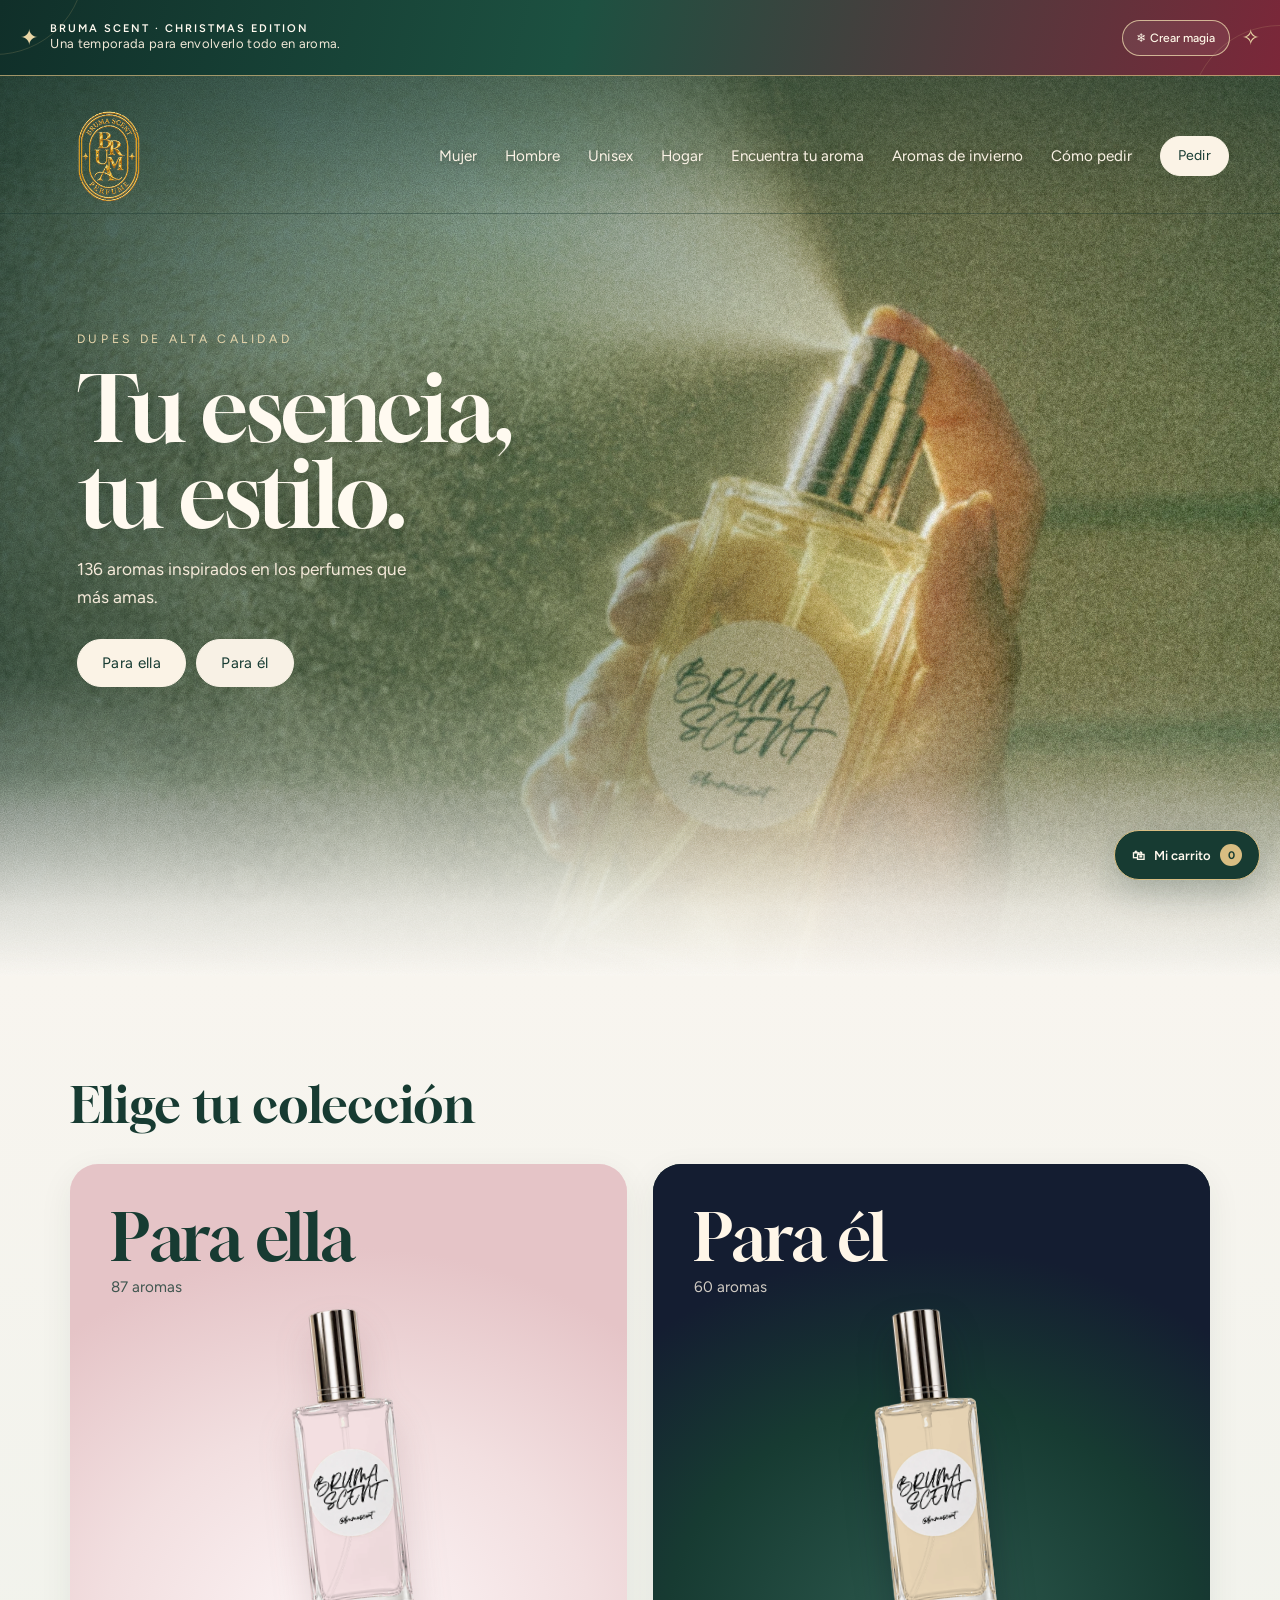
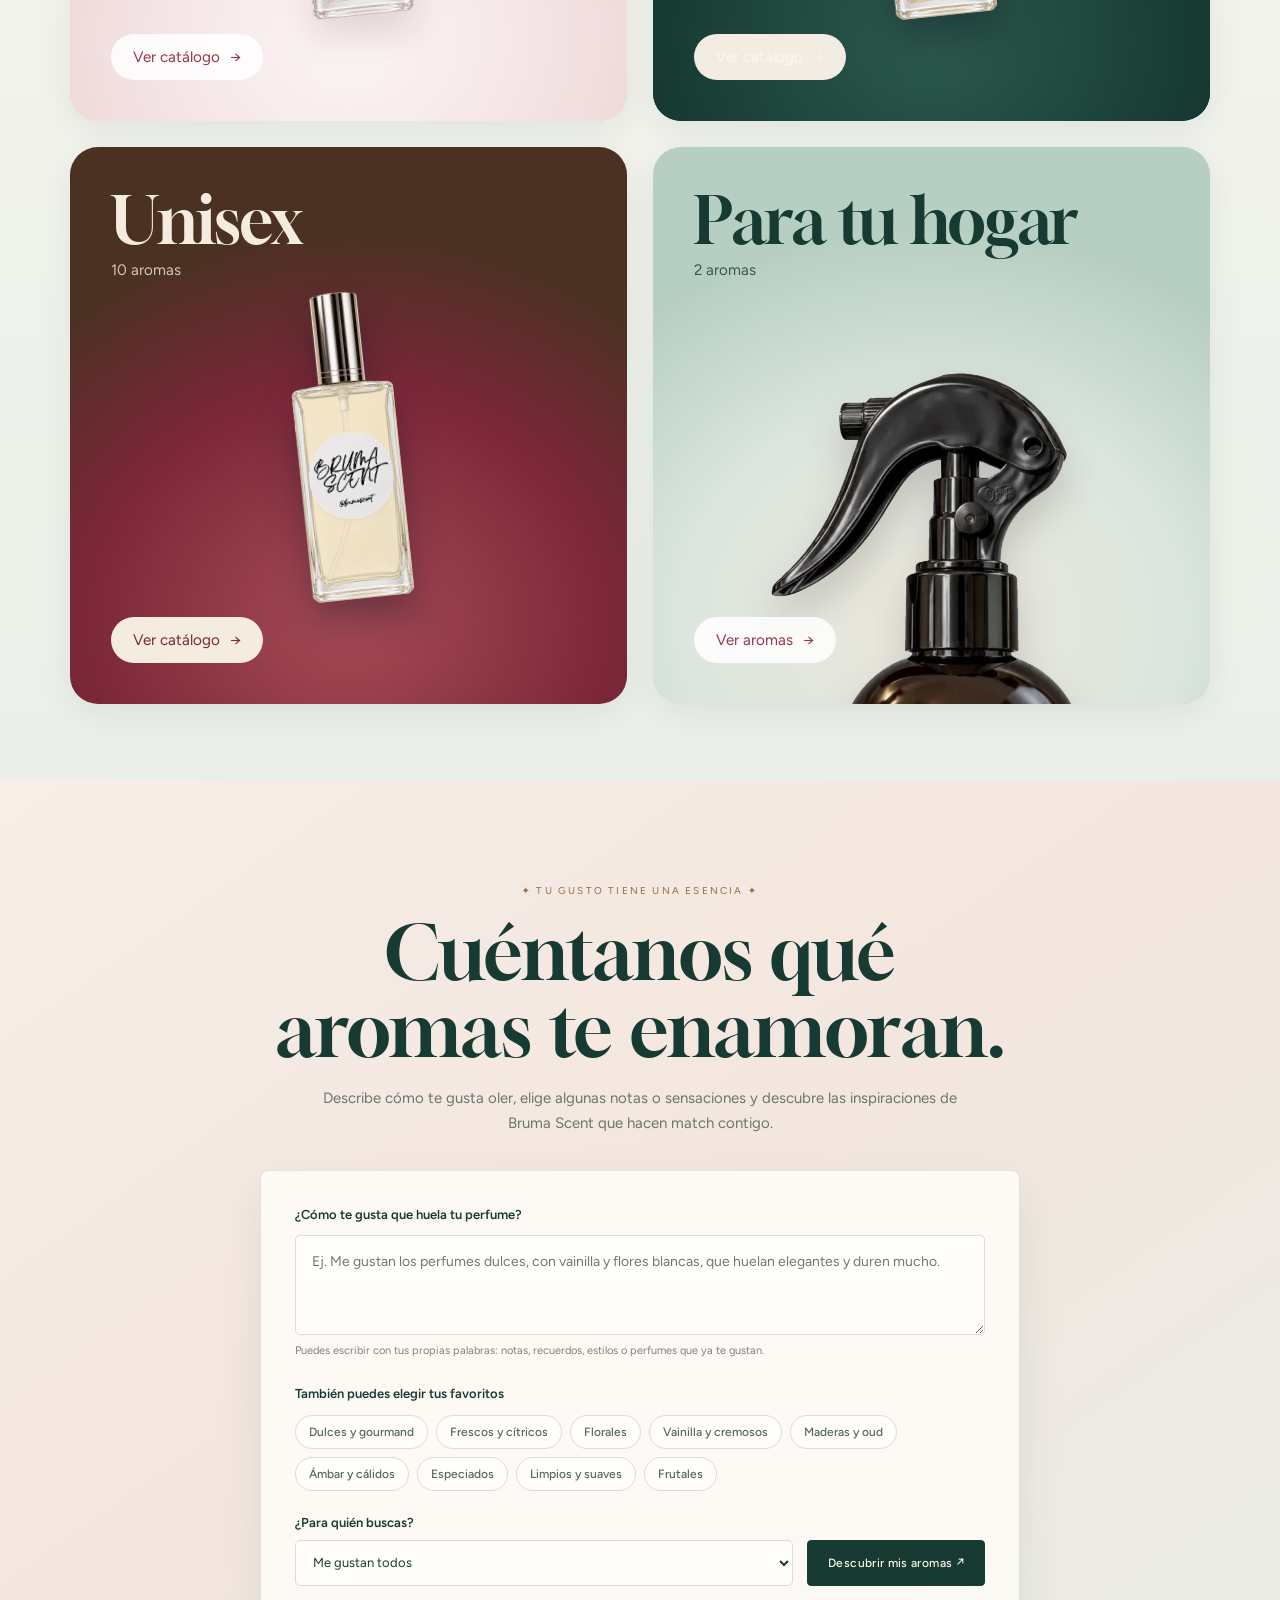
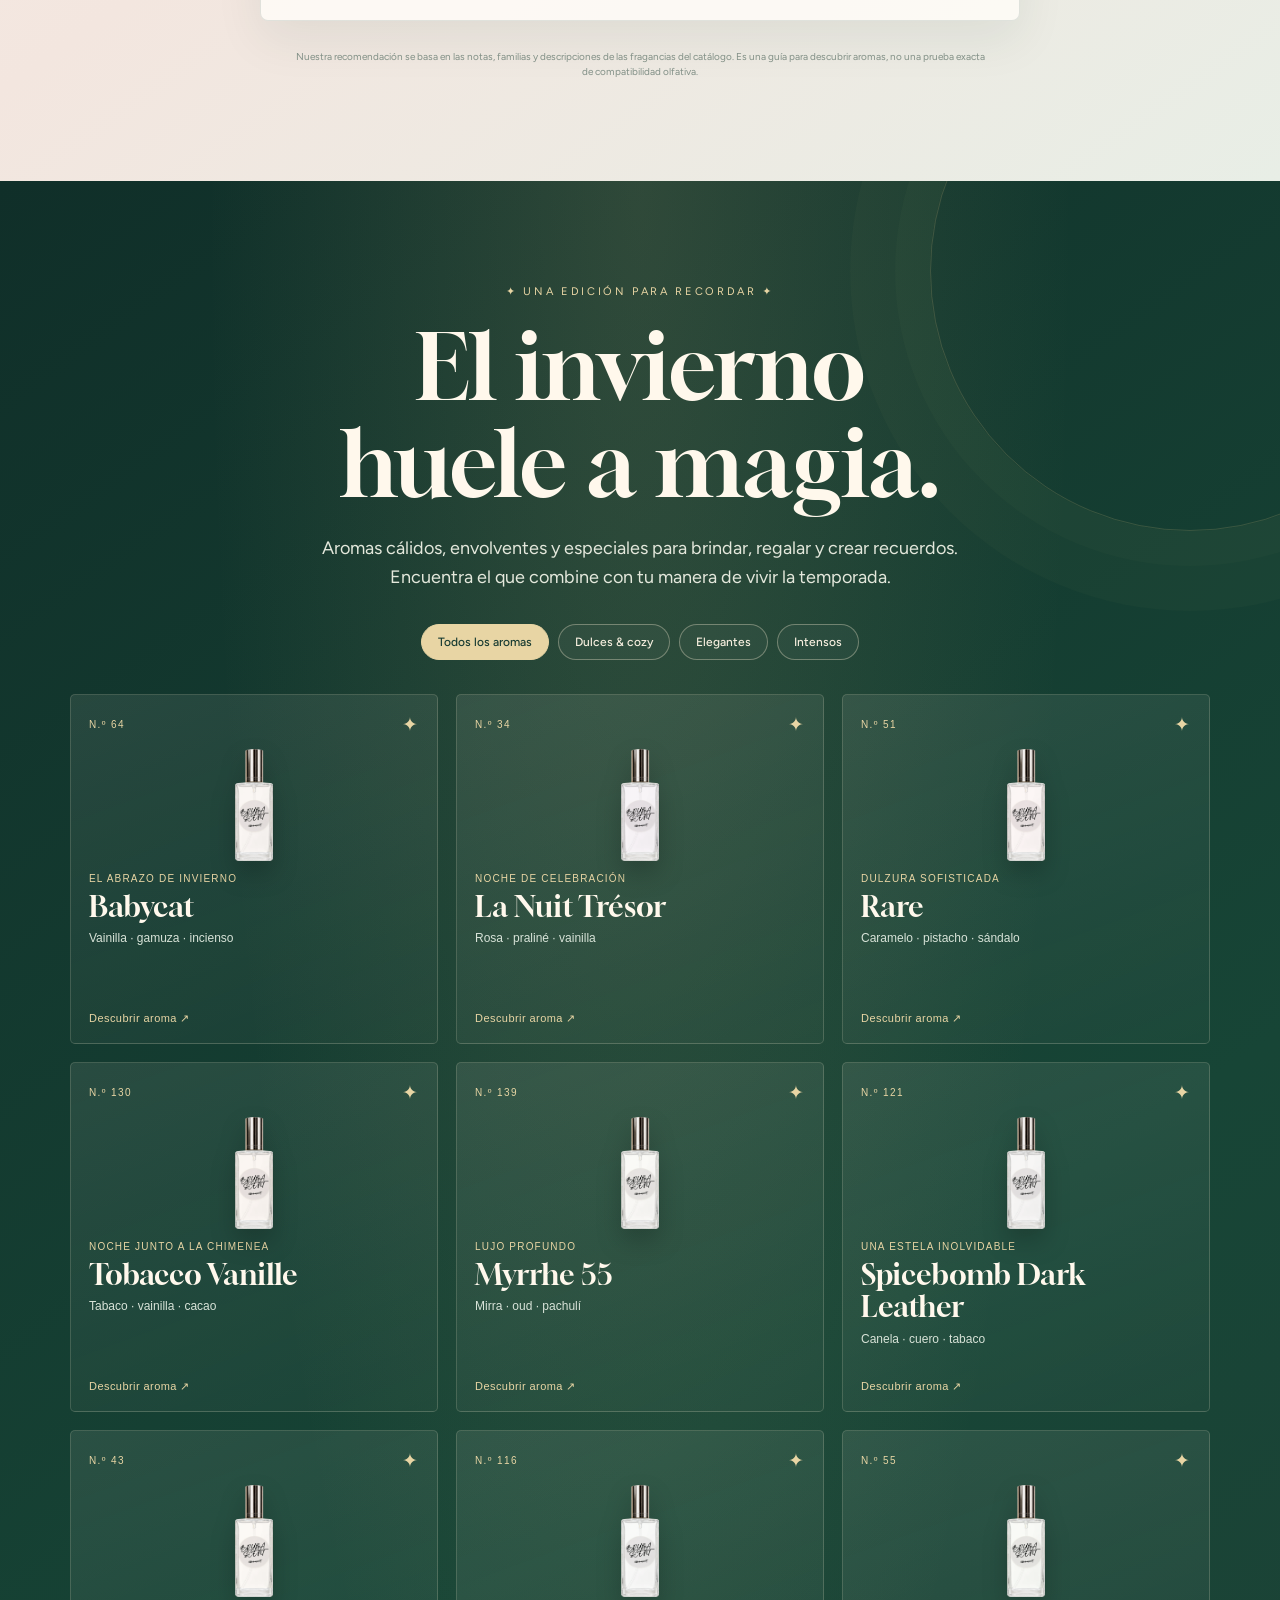
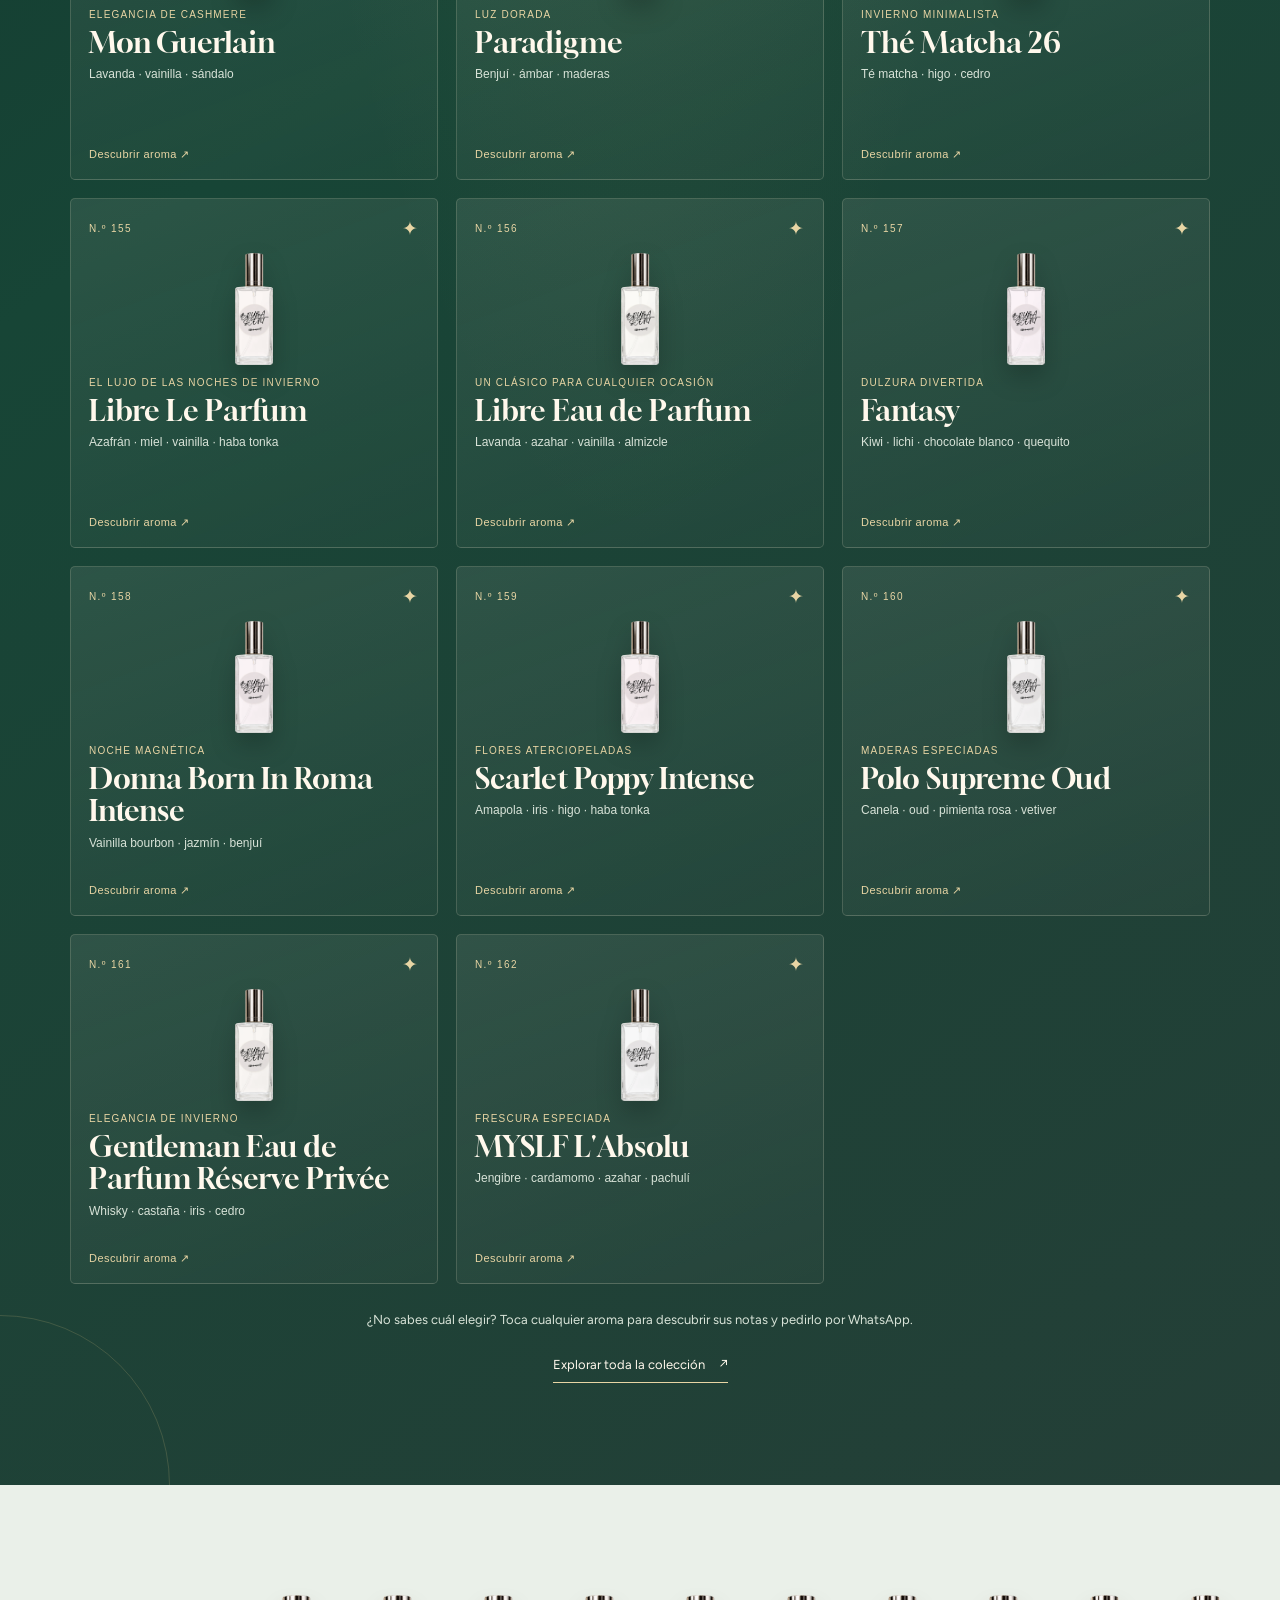
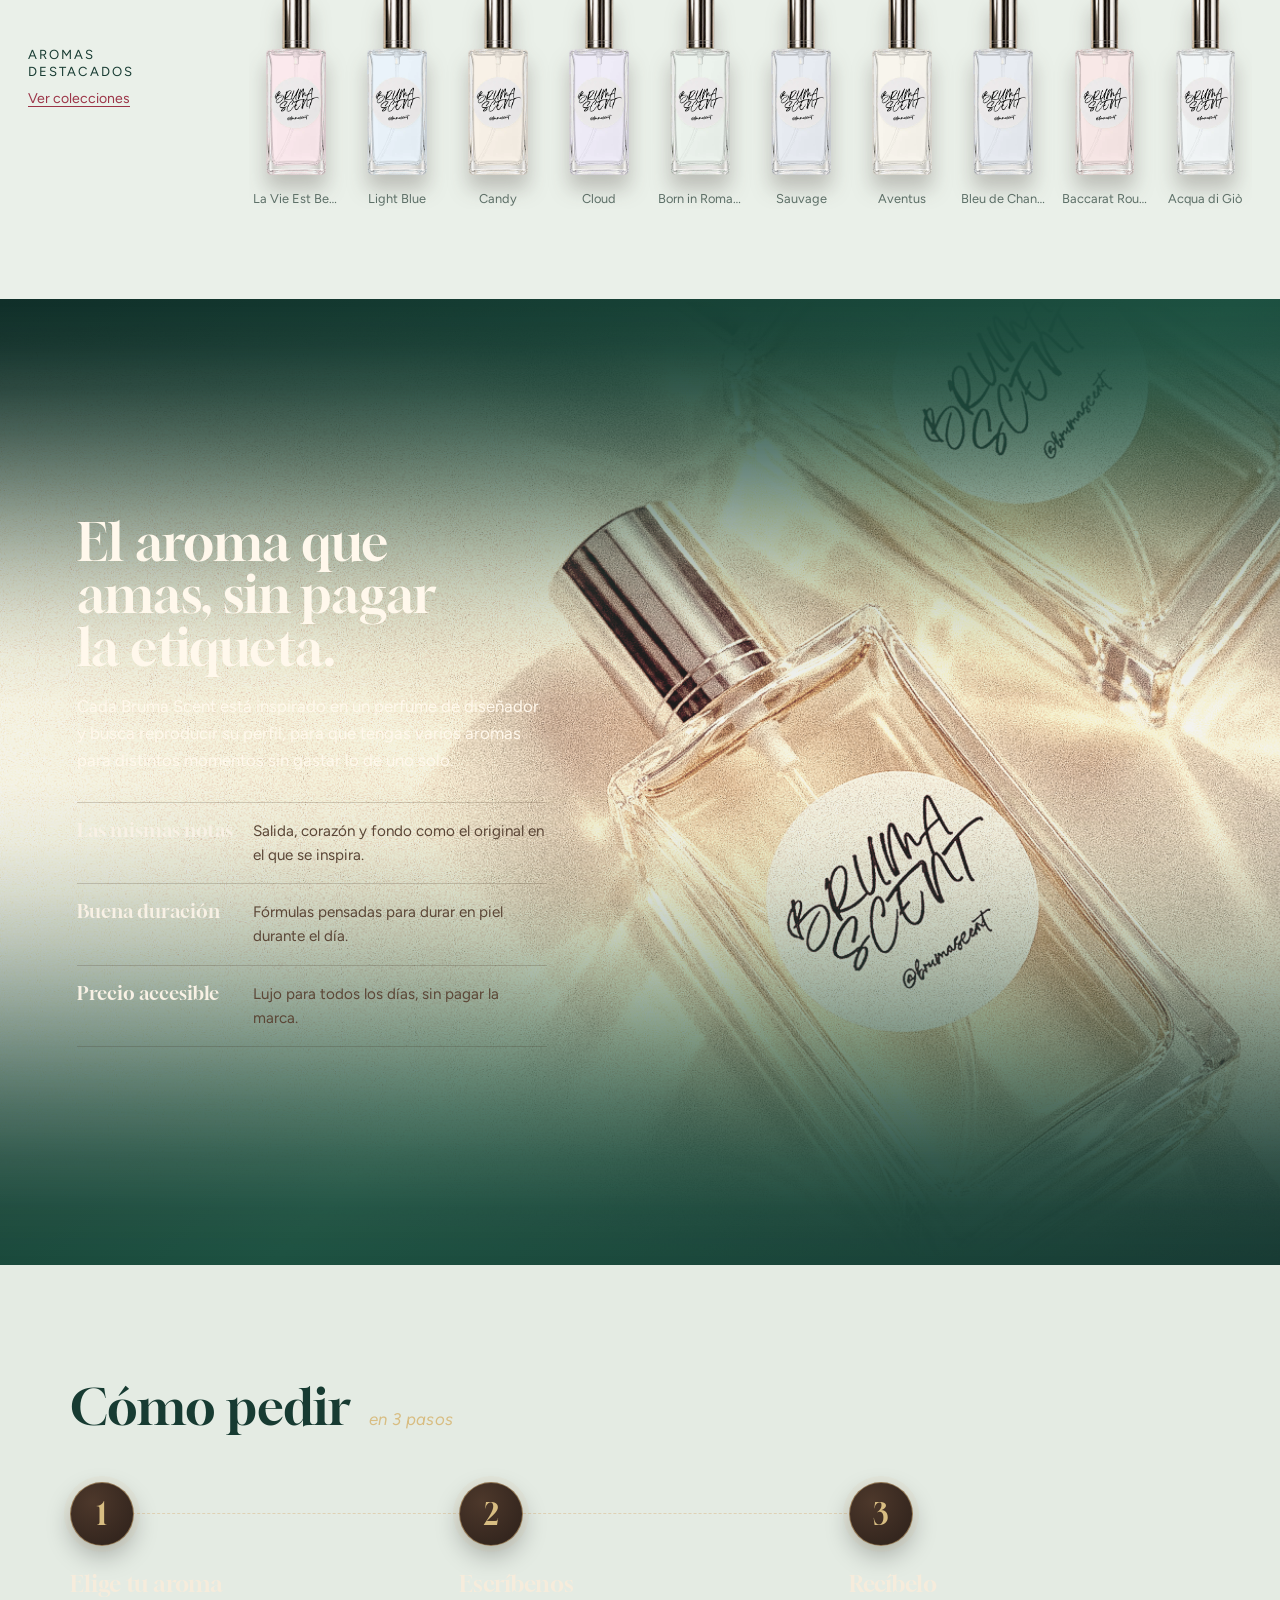
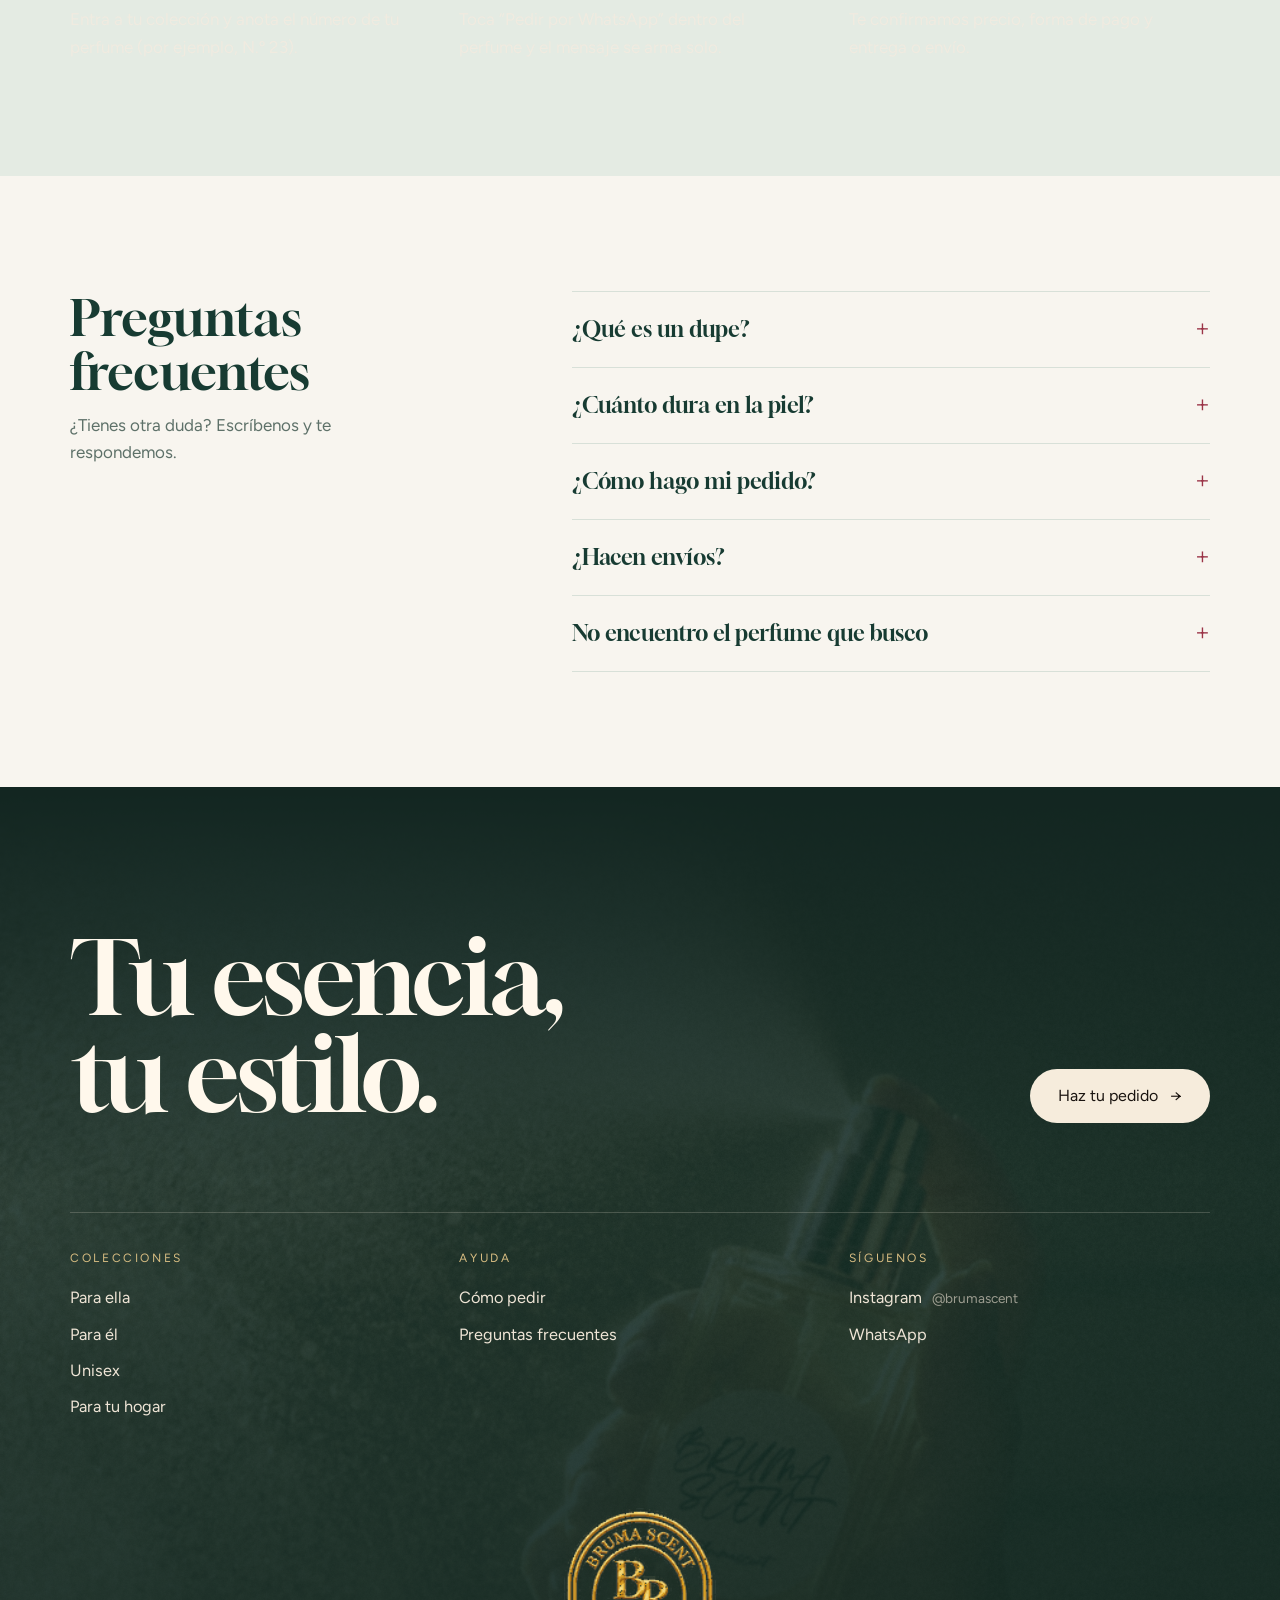
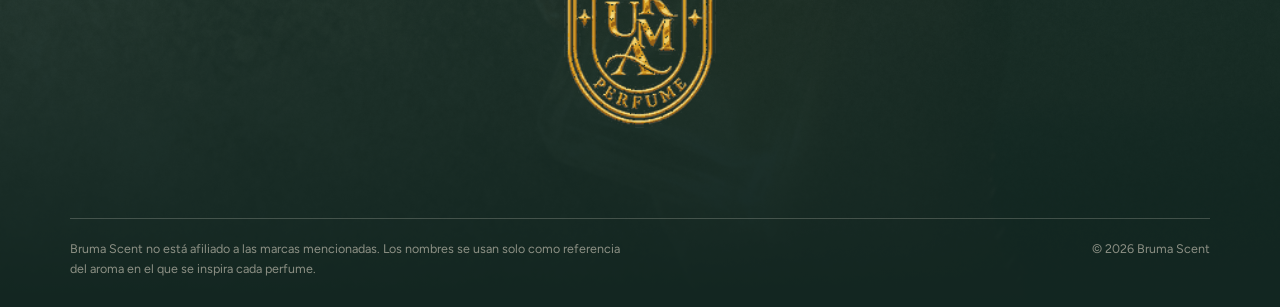
==== index.html @ 12585ee5 "Actualiza versión de app.js sin promoción finalizada" ====
<!doctype html>
<html lang="es">
<head>
<meta charset="utf-8">
<meta name="viewport" content="width=device-width, initial-scale=1, viewport-fit=cover">
<meta name="color-scheme" content="light only">
<title>Bruma Scent · Christmas Edition</title>
<meta name="description" content="Bruma Scent: dupes de alta calidad inspirados en perfumes de alta gama. Conoce las notas de cada aroma y pide el tuyo por WhatsApp.">
<meta property="og:title" content="Bruma Scent · Tu esencia, tu estilo">
<meta property="og:description" content="Dupes de alta calidad inspirados en perfumes de alta gama.">
<meta property="og:image" content="img/botella.webp">
<link rel="icon" type="image/png" href="img/favicon.png">
<link rel="preconnect" href="https://fonts.googleapis.com">
<link rel="preconnect" href="https://fonts.gstatic.com" crossorigin>
<link rel="stylesheet" href="https://fonts.googleapis.com/css2?family=Gloock&family=Figtree:wght@300;400;500;600&display=swap">
<link rel="stylesheet" href="estilos.css?v=66">
</head>
<body>

<div class="inicio" id="inicio">
<header class="top">
  <div class="top-in">
    <a href="#inicio" class="marca" aria-label="Bruma Scent, inicio">
      <img src="img/logo.png" alt="Bruma Scent" class="logo" width="190" height="108">
    </a>
    <nav class="nav" aria-label="Secciones">
      <a href="mujer.html">Mujer</a>
      <a href="hombre.html">Hombre</a>
      <a href="unisex.html">Unisex</a>
      <a href="hogar.html">Hogar</a>
      <a href="#encuentra-tu-aroma">Encuentra tu aroma</a>
      <a href="#aromas-invierno">Aromas de invierno</a>
      <a href="#como-pedir">Cómo pedir</a>
    </nav>
    <a class="btn btn-sm js-contacto" href="#contacto">Pedir</a>
  </div>
</header>

  <!-- ===== PORTADA: foto de margen a margen ===== -->
  <section class="portada" aria-labelledby="portadaTit">
    <picture>
      <source media="(max-width: 760px)" srcset="img/portada-movil.webp?v=4">
      <img class="portada-foto" src="img/portada.webp?v=4" alt="Mano rociando un perfume Bruma Scent a contraluz" width="1086" height="1448" fetchpriority="high">
    </picture>
    <div class="portada-txt">
      <p class="portada-pre">Dupes de alta calidad</p>
      <h1 id="portadaTit">Tu esencia,<br>tu estilo.</h1>
      <p class="portada-sub"><span id="totalAromas">63</span> aromas inspirados en los perfumes que más amas.</p>
      <div class="portada-cta">
        <a class="btn" href="mujer.html">Para ella</a>
        <a class="btn btn-claro" href="hombre.html">Para él</a>
      </div>
    </div>
  </section>
</div>

<main>

  <!-- ===== COLECCIONES: dos cuadros que llevan a cada catálogo ===== -->
  <section class="colecciones" id="catalogo" aria-labelledby="coleccionesTit">
    <div class="sec-in">
      <h2 id="coleccionesTit" class="colecciones-tit">Elige tu colección</h2>
      <div class="cuadros">
        <a class="cuadro cuadro-mujer" href="mujer.html">
          <span class="cuadro-txt">
            <span class="cuadro-nombre">Para ella</span>
            <span class="cuadro-cuenta" data-cuenta="mujer"></span>
          </span>
          <span class="cuadro-frascos" data-frascos="mujer" aria-hidden="true"></span>
          <span class="cuadro-ir">Ver catálogo</span>
        </a>
        <a class="cuadro cuadro-hombre" href="hombre.html">
          <span class="cuadro-txt">
            <span class="cuadro-nombre">Para él</span>
            <span class="cuadro-cuenta" data-cuenta="hombre"></span>
          </span>
          <span class="cuadro-frascos" data-frascos="hombre" aria-hidden="true"></span>
          <span class="cuadro-ir">Ver catálogo</span>
        </a>
        <a class="cuadro cuadro-unisex" href="unisex.html">
          <span class="cuadro-txt">
            <span class="cuadro-nombre">Unisex</span>
            <span class="cuadro-cuenta" data-cuenta="unisex"></span>
          </span>
          <span class="cuadro-frascos" data-frascos="unisex" aria-hidden="true"></span>
          <span class="cuadro-ir">Ver catálogo</span>
        </a>
        <a class="cuadro cuadro-hogar" href="hogar.html">
          <span class="cuadro-txt">
            <span class="cuadro-nombre">Para tu hogar</span>
            <span class="cuadro-cuenta" data-cuenta="hogar"></span>
          </span>
          <span class="cuadro-frascos" data-frascos="hogar" aria-hidden="true"></span>
          <span class="cuadro-ir">Ver aromas</span>
        </a>
      </div>
    </div>
  </section>

  <!-- ===== AROMAS DESTACADOS: fila de frascos =====
       Los perfumes se eligen en productos.js (CONFIG.portada) -->

  <!-- ===== BUSCADOR INTELIGENTE DE PERFUMES ===== -->
  <section class="buscador-aroma" id="encuentra-tu-aroma" aria-labelledby="buscadorTit">
    <div class="sec-in buscador-aroma-in">
      <p class="buscador-eyebrow">✦ Tu gusto tiene una esencia ✦</p>
      <h2 id="buscadorTit">Cuéntanos qué aromas te enamoran.</h2>
      <p class="buscador-intro">Describe cómo te gusta oler, elige algunas notas o sensaciones y descubre las inspiraciones de Bruma Scent que hacen match contigo.</p>
      <form id="buscadorPerfume" class="buscador-form">
        <label class="buscador-label" for="gustoTexto">¿Cómo te gusta que huela tu perfume?</label>
        <textarea id="gustoTexto" rows="3" placeholder="Ej. Me gustan los perfumes dulces, con vainilla y flores blancas, que huelan elegantes y duren mucho."></textarea>
        <span class="buscador-ayuda">Puedes escribir con tus propias palabras: notas, recuerdos, estilos o perfumes que ya te gustan.</span>
        <fieldset class="buscador-preferencias">
          <legend>También puedes elegir tus favoritos</legend>
          <div class="buscador-chips" id="gustoChips">
            <button type="button" data-gusto="dulce">Dulces y gourmand</button>
            <button type="button" data-gusto="fresco">Frescos y cítricos</button>
            <button type="button" data-gusto="floral">Florales</button>
            <button type="button" data-gusto="vainilla">Vainilla y cremosos</button>
            <button type="button" data-gusto="amaderado">Maderas y oud</button>
            <button type="button" data-gusto="ambar">Ámbar y cálidos</button>
            <button type="button" data-gusto="especiado">Especiados</button>
            <button type="button" data-gusto="limpio">Limpios y suaves</button>
            <button type="button" data-gusto="frutal">Frutales</button>
          </div>
        </fieldset>
        <div class="buscador-controles">
          <label for="gustoGenero">¿Para quién buscas?</label>
          <select id="gustoGenero">
            <option value="todos">Me gustan todos</option>
            <option value="mujer">Para dama</option>
            <option value="hombre">Para caballero</option>
            <option value="unisex">Unisex</option>
          </select>
          <button class="buscador-submit" type="submit">Descubrir mis aromas <span aria-hidden="true">↗</span></button>
        </div>
      </form>
      <div id="resultadoGustos" class="resultado-gustos" aria-live="polite"></div>
      <p class="buscador-disclaimer">Nuestra recomendación se basa en las notas, familias y descripciones de las fragancias del catálogo. Es una guía para descubrir aromas, no una prueba exacta de compatibilidad olfativa.</p>
    </div>
  </section>

  <!-- ===== EDICIÓN DE INVIERNO / NAVIDAD ===== -->
  <section class="invierno" id="aromas-invierno" aria-labelledby="inviernoTit">
    <div class="invierno-luz" aria-hidden="true"></div>
    <div class="sec-in invierno-in">
      <p class="invierno-eyebrow">✦ Una edición para recordar ✦</p>
      <h2 id="inviernoTit">El invierno huele a magia.</h2>
      <p class="invierno-intro">Aromas cálidos, envolventes y especiales para brindar, regalar y crear recuerdos. Encuentra el que combine con tu manera de vivir la temporada.</p>
      <div class="invierno-filtros" id="inviernoFiltros" role="group" aria-label="Filtrar aromas de invierno">
        <button type="button" data-invierno-filtro="Todos" aria-pressed="true">Todos los aromas</button>
        <button type="button" data-invierno-filtro="Dulces y envolventes" aria-pressed="false">Dulces & cozy</button>
        <button type="button" data-invierno-filtro="Elegantes y suaves" aria-pressed="false">Elegantes</button>
        <button type="button" data-invierno-filtro="Intensos y misteriosos" aria-pressed="false">Intensos</button>
      </div>
      <div class="invierno-grid" id="inviernoGrid" aria-live="polite"></div>
      <p class="invierno-note">¿No sabes cuál elegir? Toca cualquier aroma para descubrir sus notas y pedirlo por WhatsApp.</p>
      <a class="invierno-cta" href="unisex.html">Explorar toda la colección <span aria-hidden="true">↗</span></a>
    </div>
  </section>

  <section class="vitrina" aria-labelledby="vitrinaTit">
    <div class="vitrina-in">
      <div class="vitrina-txt">
        <h2 id="vitrinaTit" class="vitrina-tit">Aromas destacados</h2>
        <a class="vitrina-link" href="#catalogo">Ver colecciones</a>
      </div>
      <ul class="vitrina-fila" id="vitrina"></ul>
    </div>
  </section>

  <!-- ===== CALIDAD: foto de margen a margen con grano de película ===== -->
  <section class="calidad">
    <figure class="calidad-img">
      <img src="img/calidad-fondo.jpg?v=2" alt="Dos frascos de Bruma Scent bajo la luz del sol" width="1672" height="941" loading="lazy">
    </figure>
    <div class="calidad-in">
      <div class="calidad-txt">
        <h2>El aroma que amas, sin pagar la etiqueta.</h2>
        <p class="calidad-intro">Cada Bruma Scent está inspirado en un perfume de diseñador y busca reproducir su perfil, para que tengas varios aromas para distintos momentos sin gastar lo de uno solo.</p>
        <dl class="calidad-lista">
          <div><dt>Las mismas notas</dt><dd>Salida, corazón y fondo como el original en el que se inspira.</dd></div>
          <div><dt>Buena duración</dt><dd>Fórmulas pensadas para durar en piel durante el día.</dd></div>
          <div><dt>Precio accesible</dt><dd>Lujo para todos los días, sin pagar la marca.</dd></div>
        </dl>
      </div>
    </div>
  </section>

  <!-- ===== CÓMO PEDIR ===== -->
  <section class="pasos" id="como-pedir">
    <div class="sec-in">
      <h2>Cómo pedir</h2>
      <ol class="pasos-lista">
        <li><strong>Elige tu aroma</strong><span>Entra a tu colección y anota el número de tu perfume (por ejemplo, N.º 23).</span></li>
        <li><strong>Escríbenos</strong><span>Toca “Pedir por WhatsApp” dentro del perfume y el mensaje se arma solo.</span></li>
        <li><strong>Recíbelo</strong><span>Te confirmamos precio, forma de pago y entrega o envío.</span></li>
      </ol>
    </div>
  </section>

  <!-- ===== PREGUNTAS ===== -->
  <section class="faq" id="preguntas">
    <div class="sec-in faq-in">
      <div class="faq-cab">
        <h2>Preguntas frecuentes</h2>
        <p>¿Tienes otra duda? Escríbenos y te respondemos.</p>
      </div>
      <div class="faq-lista" id="faq"></div>
    </div>
  </section>

</main>

<footer class="pie" id="contacto">
  <div class="pie-foto" aria-hidden="true"></div>
  <div class="sec-in pie-in">
    <div class="pie-cierre">
      <p class="pie-lema">Tu esencia,<br>tu estilo.</p>
      <a class="pie-cta js-contacto" href="#contacto">Haz tu pedido</a>
    </div>
    <div class="pie-cols">
      <nav class="pie-col" aria-label="Colecciones">
        <p class="pie-tit">Colecciones</p>
        <a href="mujer.html">Para ella</a>
        <a href="hombre.html">Para él</a>
        <a href="unisex.html">Unisex</a>
        <a href="hogar.html">Para tu hogar</a>
      </nav>
      <nav class="pie-col" aria-label="Ayuda">
        <p class="pie-tit">Ayuda</p>
        <a href="index.html#como-pedir">Cómo pedir</a>
        <a href="index.html#preguntas">Preguntas frecuentes</a>
      </nav>
      <div class="pie-col">
        <p class="pie-tit">Síguenos</p>
        <div class="pie-redes" id="pieLinks"></div>
      </div>
    </div>
    <img src="img/logo.png" alt="Bruma Scent" class="logo pie-marca" width="1349" height="770" loading="lazy">
    <div class="pie-base">
      <p class="pie-legal">Bruma Scent no está afiliado a las marcas mencionadas. Los nombres se usan solo como referencia del aroma en el que se inspira cada perfume.</p>
      <p class="pie-legal">© <span id="anio">2026</span> Bruma Scent</p>
    </div>
  </div>
</footer>

<!-- ===== DETALLE DEL PERFUME ===== -->
<dialog class="ficha" id="ficha" aria-labelledby="fichaNombre">
  <div class="ficha-in">
    <button class="ficha-cerrar" type="button" id="fichaCerrar" aria-label="Cerrar">
      <svg viewBox="0 0 24 24" aria-hidden="true"><path d="M6 6l12 12M18 6 6 18"/></svg>
    </button>
    <div class="ficha-img">
      <img class="foto-producto" id="fichaFoto" src="" alt="" hidden>
      <span class="frasco" id="fichaFrasco"><img src="img/botella-neutra.webp" alt="" width="333" height="1000"><i></i></span>
    </div>
    <div class="ficha-txt">
      <p class="ficha-num" id="fichaNum"></p>
      <p class="ficha-marca" id="fichaMarca"></p>
      <h3 class="ficha-nombre" id="fichaNombre"></h3>
      <p class="ficha-fam"><span id="fichaFamilia"></span><span id="fichaOcasion"></span></p>
      <ul class="notas-dest" id="fichaDest"></ul>
      <p class="ficha-desc" id="fichaDesc"></p>
      <div class="piramide" id="fichaPiramide"></div>
      <p class="ficha-precio" id="fichaPrecio" hidden></p>
      <a class="btn btn-ancho" id="fichaPedir" href="#" target="_blank" rel="noopener">Pedir por WhatsApp</a>
      <div class="similares" id="fichaSimilaresBox">
        <p class="similares-tit">Si te gusta este, prueba también</p>
        <ul class="similares-lista" id="fichaSimilares"></ul>
      </div>
    </div>
  </div>
</dialog>

<script src="productos.js?v=38"></script>
<script src="notas.js?v=7"></script>
<script src="app.js?v=69"></script>
</body>
</html>
---- estilos.css ----
/* =========================================================
   BRUMA SCENT — estilos
   Concepto: papel rosado como el catálogo impreso, Bodoni para
   los nombres, rejilla con líneas finas tipo vitrina, y una
   bruma suave que sale de la botella en la portada.
   Colores: cambia los valores de abajo para ajustar la paleta.
   ========================================================= */

:root {
  --papel: #fbf4f1;      /* fondo general */
  --papel-2: #f4e6e1;    /* bandas y tarjetas suaves */
  --tinta: #241c1b;      /* texto principal */
  --tinta-2: #6f5b56;    /* texto secundario */
  --rosa: #a8695b;       /* acento rosa dorado (botones, números) */
  --rosa-suave: #ead3cb; /* chips y bordes activos */
  --linea: #e4d1ca;      /* líneas de la rejilla */
  --sobre-rosa: #fff8f5; /* texto sobre botones */
  --cafe: #2a211c;       /* bandas oscuras (como la sombra de la foto) */
  --cafe-2: #3b2f27;
  --crema: #f4eadf;      /* texto sobre café */
  --dorado: #d8b27a;     /* acento dorado de la luz de la foto */
  --ella: #f7e6e8;       /* rosa muy clarito (colección mujer) */
  --ella-2: #f0d8dc;
  --el: #1d2a44;         /* azul marino (colección hombre) */
  --el-2: #2b3c5e;
  --frasco-ella: #f6dee3; /* botella transparente que deja ver el fondo rosita */
  --frasco-el: #fbf1cf;   /* botella amarilla del cuadro de hombre */
  --uni: #6b4a35;        /* café (colección unisex) */
  --uni-2: #8a6448;
  --frasco-uni: #fdf7e2;  /* botella amarillo muy clarito del cuadro unisex */
  --hogar: #d9d3c4;      /* arena suave (aromas para el hogar) */
  --hogar-2: #c9c1ae;
  --gris-centro: #f3f1ee; --gris-medio: #dfdbd6; --gris-orilla: #bdb7b1;

  --f-display: "Gloock", "Didot", Georgia, serif;
  --f-texto: "Figtree", "Avenir Next", system-ui, sans-serif;

  --ancho: 1180px;
  --radio: 999px;
  color-scheme: light;
}

*, *::before, *::after { box-sizing: border-box; }
html { scroll-behavior: smooth; scroll-padding-top: 16px; -webkit-text-size-adjust: 100%; }
body {
  margin: 0; background: var(--papel); color: var(--tinta);
  font: 400 17px/1.6 var(--f-texto);
  -webkit-font-smoothing: antialiased;
}
img { max-width: 100%; display: block; }
h1, h2, h3 { font-family: var(--f-display); font-weight: 400; line-height: 1.08; margin: 0; text-wrap: balance; }
h2 { font-size: clamp(2rem, 4.4vw, 3.1rem); }
p { margin: 0; }
a { color: inherit; }
:focus-visible { outline: 2px solid var(--rosa); outline-offset: 3px; border-radius: 4px; }
[hidden] { display: none !important; }

.sec-in, .top-in, .hero-in {
  max-width: var(--ancho); margin: 0 auto;
  padding-left: max(20px, env(safe-area-inset-left, 0px));
  padding-right: max(20px, env(safe-area-inset-right, 0px));
}


/* ---------- Botones ---------- */
.btn {
  display: inline-flex; align-items: center; justify-content: center; gap: .5em;
  min-height: 48px; padding: 0 1.6em; border-radius: var(--radio);
  background: var(--tinta); color: var(--papel); border: 1px solid var(--tinta);
  font: 400 .95rem/1 var(--f-texto); letter-spacing: .02em; text-decoration: none; cursor: pointer;
  transition: background .2s, color .2s, border-color .2s;
}
.btn:hover { background: var(--rosa); border-color: var(--rosa); color: var(--sobre-rosa); }
.btn-linea { background: transparent; color: var(--tinta); }
.btn-sm { min-height: 40px; padding: 0 1.2em; font-size: .88rem; }
.btn-ancho { width: 100%; }

/* logo claro sobre la foto oscura */
.top-in .marca .logo { filter: invert(1) sepia(.15) brightness(1.08); }

/* ---------- Encabezado ---------- */
.top {
  position: relative; z-index: 20;
  background: transparent;
  backdrop-filter: blur(10px); -webkit-backdrop-filter: blur(10px);
}
body::before { content: ""; position: fixed; inset: 0 0 auto; height: env(safe-area-inset-top, 0px); z-index: 21; background: #e9dfd2; }
.top-in { display: flex; align-items: center; gap: 28px; min-height: 120px; max-width: 1440px; padding-block: 34px 10px;
  padding-left: max(clamp(28px, 6vw, 96px), env(safe-area-inset-left, 0px)); padding-right: max(clamp(28px, 4vw, 64px), env(safe-area-inset-right, 0px)); }
.marca { margin-right: auto; display: block; }
.marca .logo { width: 190px; height: auto; }
.nav { display: flex; gap: 28px; font-size: .95rem; }
.nav a { text-decoration: none; color: var(--tinta-2); }
.nav a:hover { color: var(--tinta); }
@media (max-width: 720px) { .nav { display: none; } .top-in { min-height: 92px; padding-block: 24px 8px; padding-left: max(22px, env(safe-area-inset-left, 0px)); padding-right: max(22px, env(safe-area-inset-right, 0px)); } .marca .logo { width: 140px; } }

/* ---------- Portada: foto de margen a margen ----------
   Computadora: la foto llena la pantalla; el texto va a la izquierda,
   sobre la bruma iluminada, y el frasco queda a la derecha.
   Celular: la foto completa y el texto encima, abajo, sobre un velo claro. */
.inicio { position: relative; background: var(--papel); }
.inicio .top { position: absolute; inset: 0 0 auto; background: none; backdrop-filter: none; -webkit-backdrop-filter: none; }
.inicio .nav a { color: #fbf3e6; text-shadow: 0 1px 8px rgba(40, 30, 20, .35); }
.inicio .nav a:hover { color: #fff; }
.inicio .top .btn { background: #fbf3e6; color: var(--tinta); border-color: #fbf3e6; }
.inicio .top .btn:hover { background: var(--tinta); color: #fbf3e6; border-color: var(--tinta); }

.portada { position: relative; height: 100vh; height: 100svh; min-height: 600px; max-height: 1000px; overflow: hidden; }
.portada picture, .portada-foto { display: block; width: 100%; height: 100%; overflow: hidden; }
.portada-foto { object-fit: cover; object-position: 50% 40%; max-width: none; }
.portada picture { position: relative; }
.portada picture::after { /* grano de película nítido, encima de la foto */
  content: ""; position: absolute; inset: -40px; pointer-events: none; z-index: 1;
  background-image: url("data:image/svg+xml,%3Csvg xmlns='http://www.w3.org/2000/svg' width='220' height='220'%3E%3Cfilter id='g'%3E%3CfeTurbulence type='fractalNoise' baseFrequency='.9' numOctaves='2' stitchTiles='stitch'/%3E%3CfeColorMatrix values='0 0 0 0 .5 0 0 0 0 .5 0 0 0 0 .5 0 0 0 1.6 -.3'/%3E%3C/filter%3E%3Crect width='100%25' height='100%25' filter='url(%23g)'/%3E%3C/svg%3E"); background-size: 220px 220px;
  mix-blend-mode: overlay; opacity: .55;
}
@keyframes grano {
  0% { transform: translate(0, 0); } 20% { transform: translate(-14px, 9px); } 40% { transform: translate(11px, -16px); }
  60% { transform: translate(-7px, 18px); } 80% { transform: translate(17px, 5px); } 100% { transform: translate(0, 0); }
}
@media (prefers-reduced-motion: reduce) { .portada picture::after { animation: none; } }
.portada::after { /* degradado oscuro para que el texto claro resalte */
  content: ""; position: absolute; inset: 0; pointer-events: none;
  background:
    linear-gradient(90deg, rgba(22, 17, 12, .72) 0%, rgba(22, 17, 12, .42) 38%, rgba(22, 17, 12, 0) 66%),
    linear-gradient(to bottom, rgba(22, 17, 12, .35) 0%, rgba(22, 17, 12, 0) 22%);
}
/* la foto se desvanece suavemente hacia el fondo de la página */
.portada::before {
  content: ""; position: absolute; left: 0; right: 0; bottom: -1px; height: 34%; z-index: 1; pointer-events: none;
  background: linear-gradient(to top, var(--papel) 0%, rgba(251, 244, 241, .85) 22%, rgba(251, 244, 241, .35) 60%, rgba(251, 244, 241, 0) 100%);
}
.portada-txt { z-index: 2; }
.portada-txt {
  position: absolute; z-index: 1; inset: 0; margin: 0 auto; max-width: 1440px;
  display: grid; align-content: center; justify-items: start; gap: 18px;
  padding-top: 90px; padding-bottom: 14vh;
  padding-left: max(clamp(28px, 6vw, 96px), env(safe-area-inset-left, 0px));
  padding-right: max(28px, env(safe-area-inset-right, 0px));
}
.portada-pre { font-size: .76rem; letter-spacing: .3em; text-transform: uppercase; color: #f1e6d4; }
.portada h1 { font-size: clamp(3.2rem, 7vw, 6.6rem); line-height: .96; letter-spacing: -.02em; color: #fbf3e6; }
.portada-sub { font-size: 1.08rem; color: #eadfcd; max-width: 30ch; }
.portada-cta .btn:first-child { background: #fbf3e6; color: var(--tinta); border-color: #fbf3e6; }
.portada-cta .btn:first-child:hover { background: var(--dorado); border-color: var(--dorado); }
.portada-cta { display: flex; flex-wrap: wrap; gap: 10px; margin-top: 10px; }
.btn-claro { background: transparent; color: #fbf3e6; border-color: rgba(251, 243, 230, .75); }
.btn-claro:hover { background: #fbf3e6; color: var(--tinta); }
@media (max-width: 760px) {
  .inicio .nav { display: none; }
  .portada { height: auto; min-height: 0; max-height: none; }
  .portada picture { aspect-ratio: 3 / 4; }
  .portada-foto { object-position: 50% 50%; }
  .portada::after { bottom: auto; height: calc(100vw * 4 / 3); background: linear-gradient(to bottom, rgba(22, 17, 12, .4) 0%, rgba(22, 17, 12, 0) 25%); }
  .portada::before { bottom: auto; top: calc(100vw * 4 / 3 * .62); height: calc(100vw * 4 / 3 * .38 + 1px); }
  .portada-pre { color: var(--tinta-2); }
  .portada h1 { color: var(--tinta); }
  .portada-sub { color: var(--tinta-2); }
  .portada-cta .btn:first-child { background: var(--tinta); color: var(--crema); border-color: var(--tinta); }
  .btn-claro { color: var(--tinta); border-color: var(--tinta); }
  .portada-txt { position: relative; inset: auto; gap: 10px; padding-top: 4px; padding-bottom: 40px; padding-left: max(22px, env(safe-area-inset-left, 0px)); }
  .portada h1 { font-size: 2.8rem; }
  .portada-sub { font-size: .96rem; }
}

/* ---------- Aromas destacados: fila de frascos sobre gris de estudio ---------- */
.vitrina { background: linear-gradient(to bottom, rgba(214, 209, 203, 0) 70%, #d6d1cb 100%), radial-gradient(ellipse 75% 80% at 50% 70%, var(--gris-centro) 0%, var(--gris-medio) 50%, var(--gris-orilla) 100%); }
.vitrina-in {
  max-width: 1440px; margin: 0 auto;
  display: grid; grid-template-columns: 170px minmax(0, 1fr); align-items: end; gap: clamp(24px, 4vw, 64px);
  padding-block: clamp(64px, 8vw, 110px) clamp(56px, 7vw, 96px);
  padding-left: max(28px, env(safe-area-inset-left, 0px)); padding-right: max(28px, env(safe-area-inset-right, 0px));
}
.vitrina-txt { display: grid; gap: 8px; align-self: center; padding-bottom: 40px; }
.vitrina-tit { font: 400 .82rem/1.3 var(--f-texto); letter-spacing: .16em; text-transform: uppercase; }
.vitrina-link { font-size: .88rem; color: var(--tinta); text-underline-offset: 3px; }
.vitrina-fila {
  list-style: none; margin: 0; padding: 0;
  display: grid; grid-auto-flow: column; grid-auto-columns: minmax(0, 1fr); align-items: end; gap: 8px;
  overflow-x: auto; scrollbar-width: none; scroll-snap-type: x mandatory;
}
.vitrina-fila::-webkit-scrollbar { display: none; }
.vitrina-fila li { scroll-snap-align: start; min-width: 0; display: grid; justify-items: center; }
.vitrina-fila button { all: unset; cursor: pointer; box-sizing: border-box; max-width: 100%; display: grid; justify-items: center; gap: 14px; padding: 8px 4px 0; border-radius: 12px; }
.vitrina-fila button:focus-visible { outline: 2px solid var(--tinta); outline-offset: 2px; }
.vitrina-fila .apoyo { display: block; line-height: 0; transition: transform .35s ease; }
.vitrina-fila button:hover .apoyo { transform: translateY(-8px); }
.vitrina-fila .frasco { height: clamp(150px, 14vw, 200px); }
.vitrina-fila .frasco img { filter: drop-shadow(0 14px 10px rgba(50, 40, 35, .25)); }
.vitrina-nom { font-size: .8rem; color: var(--tinta-2); white-space: nowrap; max-width: 100%; overflow: hidden; text-overflow: ellipsis; }
@media (max-width: 1180px) { .vitrina-fila { grid-auto-columns: 108px; gap: 14px; } }
@media (max-width: 760px) {
  .vitrina-in { grid-template-columns: 1fr; gap: 18px; padding-block: 48px 44px; }
  .vitrina-txt { padding-bottom: 0; grid-auto-flow: column; justify-content: space-between; align-items: baseline; }
  .vitrina-fila { margin-right: calc(-1 * max(28px, env(safe-area-inset-right, 0px))); padding-right: 28px; }
  .vitrina-fila .frasco { height: 160px; }
}

/* ---------- Frasco teñido ----------
   La botella base tiene el líquido en gris; encima va una capa del
   color del perfume (campo "tono" en productos.js) recortada con la
   forma del líquido (img/liquido.png). */
.frasco { position: relative; display: inline-block; isolation: isolate; line-height: 0; }
.frasco img { display: block; height: 100%; width: auto; max-width: none; }
.frasco i {
  position: absolute; inset: 0; pointer-events: none;
  background: var(--tono, #f3dc9b); mix-blend-mode: multiply;
  -webkit-mask: url(img/liquido.png) center / 100% 100% no-repeat;
          mask: url(img/liquido.png) center / 100% 100% no-repeat;
}

/* ---------- Colecciones: dos cuadros en el inicio ---------- */
.colecciones { padding-block: clamp(64px, 8vw, 110px) clamp(48px, 6vw, 80px); }
.colecciones-tit { font-size: clamp(2rem, 4.4vw, 3.1rem); margin-bottom: 32px; }
.cuadros { display: grid; grid-template-columns: repeat(2, minmax(0, 1fr)); gap: clamp(14px, 2vw, 28px); }
.cuadro {
  position: relative; overflow: hidden; isolation: isolate; text-decoration: none;
  aspect-ratio: 1 / 1; border-radius: 28px; padding: clamp(24px, 3.2vw, 44px);
  display: grid; grid-template-rows: auto 1fr auto; color: var(--tinta);
  transition: transform .35s ease, box-shadow .35s ease;
}
.cuadro::before { content: ""; position: absolute; inset: 0; z-index: -1; }
.cuadro-mujer::before { background: radial-gradient(ellipse 80% 70% at 50% 85%, #fdf6f7 0%, var(--ella) 55%, var(--ella-2) 100%); }
.cuadro-hombre { color: #f2ece2; }
.cuadro-hombre::before { background: radial-gradient(ellipse 80% 70% at 50% 85%, var(--el-2) 0%, var(--el) 60%, #141d31 100%); }
.cuadro-unisex { color: #f5ece0; }
.cuadro-unisex::before { background: radial-gradient(ellipse 80% 70% at 50% 85%, var(--uni-2) 0%, var(--uni) 60%, #4a3122 100%); }
.cuadro-hogar::before { background: radial-gradient(ellipse 80% 70% at 50% 85%, #ece7dc 0%, var(--hogar) 55%, var(--hogar-2) 100%); }
.cuadro-unisex .cuadro-ir { background: #f5ece0; color: var(--uni); }
.cuadro:hover { transform: translateY(-6px); box-shadow: 0 28px 50px rgba(30, 35, 50, .25); }
.cuadro:focus-visible { outline: 3px solid var(--tinta); outline-offset: 4px; }
.cuadro-txt { display: grid; gap: 6px; }
.cuadro-nombre { font: 400 clamp(2.4rem, 5vw, 4.2rem)/1 var(--f-display); letter-spacing: -.02em; }
.cuadro-cuenta { font-size: .95rem; opacity: .8; }
.cuadro-frascos { display: flex; justify-content: center; align-items: flex-end; align-self: end; margin-bottom: 18px; }
.cuadro-frascos .frasco { height: clamp(200px, 24vw, 330px); transform: rotate(-6deg); transition: transform .45s ease; }
.cuadro-frascos .frasco img { filter: drop-shadow(0 22px 18px rgba(10, 15, 30, .32)); }
.cuadro-mujer .frasco, .cat-portada-mujer .frasco { --tono: var(--frasco-ella); }
.cuadro-mujer .frasco img, .cat-portada-mujer .frasco img { filter: drop-shadow(0 22px 18px rgba(120, 70, 80, .18)); }
.cuadro-hombre .frasco, .cat-portada-hombre .frasco { --tono: var(--frasco-el); }
.cuadro-unisex .frasco, .cat-portada-unisex .frasco { --tono: var(--frasco-uni); }
/* Atomizador del cuadro "hogar": asoma desde abajo; el fondo claro de la foto se funde con el color */
.cuadro-hogar .cuadro-frascos { align-self: stretch; align-items: flex-end; margin: 0 calc(-1 * clamp(24px, 3.2vw, 44px)) calc(-1 * clamp(24px, 3.2vw, 44px)); grid-row: 2 / 4; grid-column: 1; }
.foto-hogar { width: min(78%, 360px); filter: drop-shadow(0 20px 18px rgba(40, 30, 20, .18)); transition: transform .45s ease; transform: translateY(6%); }
.cuadro-hogar:hover .foto-hogar { transform: translateY(0); }
.cuadro-hogar .cuadro-ir { grid-row: 3; grid-column: 1; position: relative; z-index: 1; }
.cuadro-hogar .cuadro-txt { position: relative; z-index: 1; }
/* Foto real de producto (aromas ambientales) en tarjetas y ficha */
.foto-producto { height: 100%; width: auto; max-width: 100%; object-fit: contain; filter: drop-shadow(0 12px 10px rgba(40, 30, 20, .16)); }
.ficha-img .foto-producto { height: min(460px, 52vh); }
.cuadro:hover .cuadro-frascos .frasco { transform: rotate(0deg) translateY(-10px); }
.cuadro-ir {
  justify-self: start; display: inline-flex; align-items: center; gap: 10px; min-height: 46px; padding: 0 22px;
  border-radius: 999px; font-size: .95rem; background: rgba(255, 255, 255, .85); color: var(--tinta);
}
.cuadro-hombre .cuadro-ir { background: #f2ece2; color: var(--el); }
.cuadro-ir::after { content: "→"; transition: transform .25s; }
.cuadro:hover .cuadro-ir::after { transform: translateX(4px); }
@media (max-width: 700px) {
  .cuadros { grid-template-columns: 1fr; }
  .cuadro { aspect-ratio: 4 / 5; }
  .cuadro-frascos .frasco { height: 240px; }
      }

/* ---------- Páginas de catálogo (mujer.html / hombre.html) ---------- */
.pagina-catalogo .top { background: var(--papel); border-bottom: 1px solid var(--linea); }
.pagina-catalogo .nav a[aria-current="page"] { color: var(--tinta); text-decoration: underline; text-underline-offset: 6px; }
.cat-portada { color: var(--tinta); }
.cat-portada-mujer { background: radial-gradient(ellipse 80% 140% at 82% 100%, #fdf6f7 0%, var(--ella) 55%, var(--ella-2) 100%); }
.cat-portada-unisex { background: radial-gradient(ellipse 70% 120% at 80% 100%, var(--uni-2) 0%, var(--uni) 55%, #4a3122 100%); color: #f5ece0; }
.cat-portada-hogar { background: radial-gradient(ellipse 70% 120% at 80% 100%, #ece7dc 0%, var(--hogar) 50%, var(--hogar-2) 100%); }
.cat-portada-hogar .cat-portada-frascos { bottom: 0; }
.cat-portada-hogar .foto-hogar { width: 230px; transform: none; filter: none; }
.cat-portada { overflow: hidden; }
.cat-portada h1 { max-width: 11ch; }
@media (min-width: 861px) { .cat-portada-hogar h1 { max-width: 9ch; } }
.cat-portada-hombre { background: radial-gradient(ellipse 70% 120% at 80% 100%, var(--el-2) 0%, var(--el) 55%, #141d31 100%); color: #f2ece2; }
.cat-portada-in { display: grid; gap: 10px; justify-items: start; padding-block: clamp(48px, 7vw, 96px); }
.cat-portada h1 { font-size: clamp(3rem, 8vw, 6rem); letter-spacing: -.02em; }
.cat-portada-sub { font-size: 1.05rem; opacity: .85; }
.cat-volver, .cat-otro { font-size: .9rem; color: inherit; opacity: .85; text-underline-offset: 4px; }
.cat-volver { text-decoration: none; }
.cat-otro { margin-top: 6px; }
.cat-otro a { color: inherit; text-underline-offset: 4px; }
.pagina-catalogo .catalogo { padding-block: 48px 40px; }
.cat-portada-in { position: relative; }
.cat-portada-frascos { position: absolute; right: max(20px, env(safe-area-inset-right, 0px)); bottom: 36px; margin: 0; }
.cat-portada-frascos .frasco { height: 250px; transform: rotate(-6deg); }
@media (max-width: 860px) { .cat-portada-frascos { display: none; } }

/* ---------- Catálogo ---------- */
.catalogo { padding-block: 88px 40px; }
.cat-cab { display: flex; flex-wrap: wrap; align-items: baseline; justify-content: space-between; gap: 8px 24px; }
.cat-sub { color: var(--tinta-2); }
.cat-filtros { display: grid; gap: 16px; margin-top: 28px; }
.buscar {
  display: flex; align-items: center; gap: 10px; max-width: 560px;
  border-bottom: 1px solid var(--tinta); padding: 6px 2px;
}
.buscar svg { width: 20px; height: 20px; fill: none; stroke: var(--tinta-2); stroke-width: 1.6; flex: none; }
.buscar input { flex: 1; min-width: 0; border: 0; background: none; color: var(--tinta); font: 300 1.05rem var(--f-texto); padding: 8px 0; outline: none; }
.buscar input::placeholder { color: var(--tinta-2); opacity: .8; }
.chips { display: flex; flex-wrap: wrap; gap: 8px; }
.chip {
  border: 1px solid var(--linea); background: transparent; color: var(--tinta);
  border-radius: var(--radio); padding: 8px 16px; font: 400 .9rem var(--f-texto); cursor: pointer;
}
.chip span { color: var(--tinta-2); margin-left: 4px; font-size: .8rem; }
.chip[aria-pressed="true"] { background: var(--tinta); color: var(--papel); border-color: var(--tinta); }
.chip[aria-pressed="true"] span { color: inherit; opacity: .7; }
.cat-cuenta { margin: 24px 0 12px; font-size: .9rem; color: var(--tinta-2); }

/* Rejilla tipo vitrina con líneas finas */
.rejilla {
  list-style: none; padding: 0; margin: 0;
  display: grid; grid-template-columns: repeat(4, minmax(0, 1fr));
  border-top: 1px solid var(--linea); border-left: 1px solid var(--linea);
}
@media (max-width: 1000px) { .rejilla { grid-template-columns: repeat(3, minmax(0, 1fr)); } }
@media (max-width: 680px) { .rejilla { grid-template-columns: repeat(2, minmax(0, 1fr)); } }
.rejilla li { border-right: 1px solid var(--linea); border-bottom: 1px solid var(--linea); }
.carta {
  all: unset; box-sizing: border-box; cursor: pointer; width: 100%; height: 100%;
  display: grid; grid-template-rows: auto 1fr auto; gap: 12px; padding: 18px 18px 20px;
  transition: background .2s;
}
.carta { transition: background .25s, box-shadow .25s; }
.carta:hover { background: #fffaf7; box-shadow: 0 18px 40px rgba(60, 35, 25, .12); position: relative; z-index: 1; }
.carta:focus-visible { outline: 2px solid var(--rosa); outline-offset: -4px; }
.carta-top { display: flex; justify-content: space-between; align-items: center; font-size: .8rem; color: var(--tinta-2); }
.carta-num { font: 400 .95rem var(--f-display); color: var(--rosa); font-variant-numeric: tabular-nums; }
.carta-tag { font-size: .72rem; letter-spacing: .06em; padding: 3px 10px; border-radius: var(--radio); background: var(--rosa-suave); color: var(--tinta); }
.carta-img { height: 210px; display: flex; justify-content: center; align-items: center; background: radial-gradient(ellipse 46% 52% at 50% 58%, #ffffff 0%, rgba(255, 255, 255, .55) 45%, rgba(255, 255, 255, 0) 75%); }
.carta-img .frasco img { filter: drop-shadow(0 12px 9px rgba(60, 40, 30, .2)); }
.carta-img .frasco { height: 190px; transition: transform .35s ease; }
.carta:hover .carta-img .frasco { transform: translateY(-6px); }
.carta-txt { display: grid; gap: 2px; text-align: center; }
.carta-insp { font-size: .72rem; letter-spacing: .14em; text-transform: uppercase; color: var(--tinta-2); }
.carta-nombre { font: 400 1.22rem/1.15 var(--f-display); }
.carta-precio { font: 400 1.15rem var(--f-display); margin-top: 6px; }
.carta-marca { font-size: .86rem; color: var(--tinta-2); }
.carta-notas { display: flex; justify-content: center; gap: 0; margin-top: 10px; }
.carta-notas img { width: 28px; height: 28px; border-radius: 50%; object-fit: cover; border: 2px solid var(--papel); margin-left: -6px; background: var(--papel-2); }
.carta-notas img:first-child { margin-left: 0; }
.carta:hover .carta-notas img { border-color: #fffaf7; }
@media (max-width: 680px) {
  .carta { padding: 14px 10px 16px; }
  .carta-img, .carta-img .frasco { height: 150px; }
  .carta-nombre { font-size: 1.08rem; }
  .carta-tag { display: none; }
}

.vacio { text-align: center; padding: 56px 0; display: grid; gap: 10px; justify-items: center; }
.vacio p:first-child { font: 400 1.6rem var(--f-display); }
.vacio-sub { color: var(--tinta-2); max-width: 40ch; margin-bottom: 10px; }

/* ---------- Cómo pedir ---------- */
/* Cómo pedir: degradado radial de café cálido al centro a casi negro en las orillas */
.pasos {
  position: relative; overflow: hidden; color: var(--crema); padding-block: clamp(80px, 9vw, 120px);
  background: radial-gradient(ellipse 70% 80% at 50% 60%, #5a4030 0%, #3a2a20 36%, #1f1612 66%, #120c09 92%);
}
.pasos h2 { display: flex; align-items: baseline; gap: 18px; flex-wrap: wrap; }
.pasos h2::after { content: "en 3 pasos"; font: italic 400 1.05rem var(--f-texto); color: var(--dorado); letter-spacing: .02em; }
.pasos-lista { list-style: none; padding: 0; margin: 48px 0 0; display: grid; grid-template-columns: repeat(3, minmax(0, 1fr)); gap: 28px; counter-reset: paso; position: relative; }
.pasos-lista::before { /* línea punteada que une los números */
  content: ""; position: absolute; top: 31px; left: 32px; right: calc(33.33% - 32px); height: 0;
  border-top: 1px dashed rgba(216, 178, 122, .45);
}
.pasos-lista li { counter-increment: paso; position: relative; display: grid; gap: 10px; align-content: start; }
.pasos-lista li::before {
  content: counter(paso); display: grid; place-items: center; width: 64px; height: 64px; border-radius: 50%; margin-bottom: 14px;
  font: 400 1.9rem/1 var(--f-display); color: var(--dorado);
  background: radial-gradient(circle at 35% 30%, #4d382b, #2c201a); border: 1px solid rgba(216, 178, 122, .55);
  box-shadow: 0 0 0 6px rgba(216, 178, 122, .08), 0 10px 24px rgba(0, 0, 0, .25);
}
.pasos-lista strong { font: 400 1.45rem/1.15 var(--f-display); color: #f6ecdc; }
.pasos-lista span { color: rgba(244, 234, 223, .72); max-width: 30ch; }
@media (max-width: 760px) {
  .pasos-lista { grid-template-columns: 1fr; gap: 34px; }
  .pasos-lista::before { top: 32px; bottom: 32px; left: 31px; right: auto; width: 0; height: auto; border-top: 0; border-left: 1px dashed rgba(216, 178, 122, .45); }
  .pasos-lista li { grid-template-columns: 64px minmax(0, 1fr); column-gap: 18px; }
  .pasos-lista li::before { grid-row: 1 / 3; margin-bottom: 0; }
}

/* ---------- Calidad: foto de orilla a orilla con look de película vintage ---------- */
.calidad { position: relative; isolation: isolate; overflow: hidden;
  background: linear-gradient(to bottom, rgba(214, 209, 203, 1.000) 0.0%, rgba(215, 210, 203, 1.000) 4.2%, rgba(217, 211, 203, 1.000) 8.4%, rgba(221, 214, 203, 1.000) 12.7%, rgba(225, 217, 203, 1.000) 16.9%, rgba(230, 219, 204, 1.000) 21.1%, rgba(234, 222, 204, 1.000) 25.3%, rgba(238, 225, 204, 1.000) 29.6%, rgba(240, 226, 204, 1.000) 33.8%, rgba(238, 230, 218, 1.000) 38.0%, rgba(238, 230, 218, 1.000) 52.0%, rgba(234, 220, 197, 1.000) 57.3%, rgba(214, 201, 180, 1.000) 62.7%, rgba(185, 173, 155, 1.000) 68.0%, rgba(151, 140, 125, 1.000) 73.3%, rgba(116, 105, 93, 1.000) 78.7%, rgba(82, 72, 63, 1.000) 84.0%, rgba(53, 44, 38, 1.000) 89.3%, rgba(33, 25, 21, 1.000) 94.7%, rgba(18, 12, 9, 1.000) 100.0%); }
.calidad-img { margin: 0; position: absolute; inset: 0; z-index: -2; }
.calidad-img img { width: 100%; height: 100%; object-fit: cover; object-position: 70% 50%; max-width: none;
  filter: sepia(.28) saturate(.62) contrast(.8) brightness(1.06) hue-rotate(-6deg); /* look deslavado de foto vieja */
  -webkit-mask-image: linear-gradient(to bottom, rgba(0,0,0,0.000) 0.0%, rgba(0,0,0,0.034) 4.7%, rgba(0,0,0,0.126) 9.3%, rgba(0,0,0,0.259) 14.0%, rgba(0,0,0,0.417) 18.7%, rgba(0,0,0,0.583) 23.3%, rgba(0,0,0,0.741) 28.0%, rgba(0,0,0,0.874) 32.7%, rgba(0,0,0,0.966) 37.3%, rgba(0,0,0,1.000) 42.0%, rgba(0,0,0,1.000) 50.0%, rgba(0,0,0,0.966) 55.6%, rgba(0,0,0,0.874) 61.1%, rgba(0,0,0,0.741) 66.7%, rgba(0,0,0,0.583) 72.2%, rgba(0,0,0,0.417) 77.8%, rgba(0,0,0,0.259) 83.3%, rgba(0,0,0,0.126) 88.9%, rgba(0,0,0,0.034) 94.4%, rgba(0,0,0,0.000) 100.0%);
          mask-image: linear-gradient(to bottom, rgba(0,0,0,0.000) 0.0%, rgba(0,0,0,0.034) 4.7%, rgba(0,0,0,0.126) 9.3%, rgba(0,0,0,0.259) 14.0%, rgba(0,0,0,0.417) 18.7%, rgba(0,0,0,0.583) 23.3%, rgba(0,0,0,0.741) 28.0%, rgba(0,0,0,0.874) 32.7%, rgba(0,0,0,0.966) 37.3%, rgba(0,0,0,1.000) 42.0%, rgba(0,0,0,1.000) 50.0%, rgba(0,0,0,0.966) 55.6%, rgba(0,0,0,0.874) 61.1%, rgba(0,0,0,0.741) 66.7%, rgba(0,0,0,0.583) 72.2%, rgba(0,0,0,0.417) 77.8%, rgba(0,0,0,0.259) 83.3%, rgba(0,0,0,0.126) 88.9%, rgba(0,0,0,0.034) 94.4%, rgba(0,0,0,0.000) 100.0%); }
.calidad-in { max-width: 1440px; margin: 0 auto; min-height: min(72vw, 1100px); display: grid; align-items: center;
  padding-left: max(clamp(28px, 6vw, 96px), env(safe-area-inset-left, 0px)); padding-right: max(28px, env(safe-area-inset-right, 0px)); }
.calidad-txt { display: grid; gap: 20px; max-width: 470px; padding-block: clamp(170px, 17vw, 260px); }
.calidad-txt h2 { font-size: clamp(2.3rem, 4vw, 3.6rem); line-height: 1.02; }
.calidad-intro { color: #5b4636; font-size: 1.05rem; }
.calidad-lista { margin: 8px 0 0; display: grid; }
.calidad-lista div { display: grid; grid-template-columns: minmax(0, 10rem) minmax(0, 1fr); gap: 16px; padding-block: 16px; border-top: 1px solid rgba(60, 40, 25, .2); }
.calidad-lista div:last-child { border-bottom: 1px solid rgba(60, 40, 25, .2); }
.calidad-lista dt { font: 400 1.18rem/1.2 var(--f-display); }
.calidad-lista dd { margin: 0; color: #5b4636; font-size: .95rem; }
@media (max-width: 860px) {
  .calidad-img { position: relative; inset: auto; aspect-ratio: 4 / 3; }
  .calidad-img img { object-position: 82% 50%; -webkit-mask-image: linear-gradient(to bottom, rgba(0,0,0,0.000) 0.0%, rgba(0,0,0,0.034) 4.4%, rgba(0,0,0,0.126) 8.9%, rgba(0,0,0,0.259) 13.3%, rgba(0,0,0,0.417) 17.8%, rgba(0,0,0,0.583) 22.2%, rgba(0,0,0,0.741) 26.7%, rgba(0,0,0,0.874) 31.1%, rgba(0,0,0,0.966) 35.6%, rgba(0,0,0,1.000) 40.0%, rgba(0,0,0,1.000) 55.0%, rgba(0,0,0,0.966) 60.0%, rgba(0,0,0,0.874) 65.0%, rgba(0,0,0,0.741) 70.0%, rgba(0,0,0,0.583) 75.0%, rgba(0,0,0,0.417) 80.0%, rgba(0,0,0,0.259) 85.0%, rgba(0,0,0,0.126) 90.0%, rgba(0,0,0,0.034) 95.0%, rgba(0,0,0,0.000) 100.0%); mask-image: linear-gradient(to bottom, rgba(0,0,0,0.000) 0.0%, rgba(0,0,0,0.034) 4.4%, rgba(0,0,0,0.126) 8.9%, rgba(0,0,0,0.259) 13.3%, rgba(0,0,0,0.417) 17.8%, rgba(0,0,0,0.583) 22.2%, rgba(0,0,0,0.741) 26.7%, rgba(0,0,0,0.874) 31.1%, rgba(0,0,0,0.966) 35.6%, rgba(0,0,0,1.000) 40.0%, rgba(0,0,0,1.000) 55.0%, rgba(0,0,0,0.966) 60.0%, rgba(0,0,0,0.874) 65.0%, rgba(0,0,0,0.741) 70.0%, rgba(0,0,0,0.583) 75.0%, rgba(0,0,0,0.417) 80.0%, rgba(0,0,0,0.259) 85.0%, rgba(0,0,0,0.126) 90.0%, rgba(0,0,0,0.034) 95.0%, rgba(0,0,0,0.000) 100.0%); }
  .calidad { background: linear-gradient(to bottom, rgba(214, 209, 203, 1.000) 0.0%, rgba(215, 210, 203, 1.000) 2.4%, rgba(217, 211, 203, 1.000) 4.9%, rgba(221, 214, 203, 1.000) 7.3%, rgba(225, 217, 203, 1.000) 9.8%, rgba(230, 219, 204, 1.000) 12.2%, rgba(234, 222, 204, 1.000) 14.7%, rgba(238, 225, 204, 1.000) 17.1%, rgba(240, 226, 204, 1.000) 19.6%, rgba(238, 230, 218, 1.000) 22.0%, rgba(238, 230, 218, 1.000) 78.0%, rgba(234, 220, 197, 1.000) 80.4%, rgba(214, 201, 180, 1.000) 82.9%, rgba(185, 173, 155, 1.000) 85.3%, rgba(151, 140, 125, 1.000) 87.8%, rgba(116, 105, 93, 1.000) 90.2%, rgba(82, 72, 63, 1.000) 92.7%, rgba(53, 44, 38, 1.000) 95.1%, rgba(33, 25, 21, 1.000) 97.6%, rgba(18, 12, 9, 1.000) 100.0%); }
  .calidad-in { min-height: 0; padding-left: max(22px, env(safe-area-inset-left, 0px)); padding-right: max(22px, env(safe-area-inset-right, 0px)); }
  .calidad-txt { max-width: none; padding-block: 24px 190px; }
  .calidad-lista div { grid-template-columns: 1fr; gap: 4px; }
}

/* ---------- Preguntas ---------- */
.faq { padding-block: clamp(72px, 9vw, 120px); }
.faq-in { display: grid; grid-template-columns: minmax(0, 1fr) minmax(0, 1.5fr); gap: clamp(32px, 6vw, 96px); align-items: start; }
.faq-cab { display: grid; gap: 14px; position: sticky; top: 32px; }
.faq-cab p { color: var(--tinta-2); max-width: 30ch; }
.faq-lista { border-top: 1px solid var(--linea); }
@media (max-width: 760px) { .faq-in { grid-template-columns: 1fr; } .faq-cab { position: static; } }
.faq details { border-bottom: 1px solid var(--linea); }
.faq summary { cursor: pointer; list-style: none; display: flex; justify-content: space-between; gap: 16px; padding: 24px 0; font: 400 1.35rem/1.25 var(--f-display); }
.faq summary::-webkit-details-marker { display: none; }
.faq summary::after { content: "+"; font: 300 1.5rem/1 var(--f-texto); color: var(--rosa); transition: transform .2s; }
.faq details[open] summary::after { transform: rotate(45deg); }
.faq details p { padding: 0 0 22px; color: var(--tinta-2); max-width: 62ch; }

/* ---------- Pie ---------- */
/* Pie de página: foto de la marca muy oscurecida, frase grande, columnas y logo de lado a lado */
.pie { position: relative; isolation: isolate; overflow: hidden; background: #1a1410; color: #efe5d6; }
.pie-foto { position: absolute; inset: 0; z-index: -1; background: url("img/portada.webp?v=4") center 45% / cover no-repeat; opacity: .32; filter: saturate(.8); }
.pie-foto::after { content: ""; position: absolute; inset: 0; background: linear-gradient(to bottom, #1a1410 0%, rgba(26, 20, 16, .55) 35%, rgba(26, 20, 16, .75) 75%, #1a1410 100%); }
.pie-in { display: grid; gap: clamp(48px, 7vw, 96px); padding-block: clamp(88px, 11vw, 150px) 28px; }
.pie-cierre { display: flex; flex-wrap: wrap; justify-content: space-between; align-items: flex-end; gap: 28px; }
.pie-lema { font: 400 clamp(3rem, 8vw, 7rem)/.95 var(--f-display); letter-spacing: -.02em; color: #f6ecdc; }
.pie-cta { display: inline-flex; align-items: center; gap: 12px; min-height: 54px; padding: 0 28px; border-radius: 999px; background: #f6ecdc; color: #1a1410; text-decoration: none; font-size: 1rem; transition: background .25s; }
.pie-cta::after { content: "→"; }
.pie-cta:hover { background: var(--dorado); }
.pie-cols { display: grid; grid-template-columns: repeat(3, minmax(0, 1fr)); gap: 28px; padding-top: 36px; border-top: 1px solid rgba(239, 229, 214, .2); }
.pie-col { display: grid; gap: 10px; align-content: start; }
.pie-tit { font-size: .75rem; letter-spacing: .22em; text-transform: uppercase; color: var(--dorado); margin-bottom: 6px; }
.pie-col a { color: #efe5d6; text-decoration: none; font-size: 1.02rem; width: fit-content; }
.pie-col a:hover { text-decoration: underline; text-underline-offset: 4px; }
.pie-redes { display: grid; gap: 10px; }
.pie-redes small { opacity: .6; margin-left: 6px; }
.pie .pie-marca { width: min(100%, 640px); justify-self: center; height: auto; filter: invert(1) sepia(.3) brightness(1.02); opacity: .92; }
.pie-base { display: flex; flex-wrap: wrap; justify-content: space-between; gap: 10px 24px; padding-top: 20px; border-top: 1px solid rgba(239, 229, 214, .15); }
.pie-legal { font-size: .78rem; color: rgba(239, 229, 214, .55); max-width: 70ch; margin: 0; }
@media (max-width: 700px) { .pie-cols { grid-template-columns: 1fr 1fr; } .pie-cols .pie-col:last-child { grid-column: 1 / -1; } }

/* ---------- Ficha (detalle del perfume) ---------- */
.ficha {
  width: min(980px, calc(100% - 32px)); max-height: calc(100% - 32px);
  padding: 0; border: 0; border-radius: 28px; background: var(--papel); color: var(--tinta);
  box-shadow: 0 30px 80px rgba(30, 15, 10, .35);
}
.ficha::backdrop { background: rgba(36, 22, 18, .45); backdrop-filter: blur(3px); }
.ficha[open] { animation: fichaEntra .28s ease-out; }
@keyframes fichaEntra { from { opacity: 0; transform: translateY(18px); } to { opacity: 1; transform: none; } }
.ficha-in { display: grid; grid-template-columns: minmax(0, .85fr) minmax(0, 1.15fr); position: relative; }
.ficha-cerrar {
  position: absolute; top: 14px; right: 14px; z-index: 2; width: 44px; height: 44px; border-radius: 50%;
  border: 1px solid var(--linea); background: var(--papel); color: var(--tinta); cursor: pointer; display: grid; place-items: center;
}
.ficha-cerrar svg { width: 18px; height: 18px; stroke: currentColor; stroke-width: 1.6; fill: none; }
.ficha-img { background: var(--papel-2); display: grid; place-items: center; padding: 40px 24px; }
.ficha-img .frasco { height: min(460px, 52vh); }
.ficha-txt { padding: 40px 40px 36px; display: grid; gap: 14px; align-content: start; text-align: center; }
.ficha-num { font: 400 1rem var(--f-display); color: var(--rosa); }
.ficha-marca { font-size: .8rem; letter-spacing: .2em; text-transform: uppercase; color: var(--rosa); font-weight: 500; }
.ficha-nombre { font-size: clamp(2rem, 4vw, 2.8rem); margin-top: -6px; }
.ficha-fam { display: flex; justify-content: center; flex-wrap: wrap; gap: 8px; }
.ficha-fam span { font-size: .85rem; padding: 5px 14px; border-radius: 8px; background: var(--rosa-suave); }
.ficha-fam span:last-child { background: transparent; border: 1px solid var(--linea); }
.notas-dest { list-style: none; padding: 0; margin: 8px 0 0; display: grid; grid-template-columns: repeat(4, minmax(0, 1fr)); gap: 10px; }
.notas-dest li { display: grid; justify-items: center; gap: 8px; font-size: .88rem; color: var(--tinta-2); line-height: 1.25; }
.nota-img { width: 84px; height: 84px; border-radius: 50%; background: var(--papel-2); overflow: hidden; box-shadow: 0 6px 16px rgba(80, 40, 30, .12); }
.nota-img img { width: 100%; height: 100%; object-fit: cover; }
.ficha-desc { font-size: 1.05rem; max-width: 46ch; margin: 4px auto 0; }
.piramide { display: grid; gap: 10px; text-align: left; border-top: 1px solid var(--linea); padding-top: 18px; margin-top: 4px; }
.piso { display: grid; grid-template-columns: 82px minmax(0, 1fr); gap: 12px; align-items: baseline; }
.piso-tit { font-size: .78rem; letter-spacing: .1em; text-transform: uppercase; color: var(--rosa); }
.piso-notas { display: flex; flex-wrap: wrap; gap: 6px 8px; }
.piso-notas span { display: inline-flex; align-items: center; gap: 6px; font-size: .9rem; padding: 3px 10px 3px 4px; border: 1px solid var(--linea); border-radius: var(--radio); }
.piso-notas img { width: 24px; height: 24px; border-radius: 50%; object-fit: cover; background: var(--papel-2); }
.ficha-precio { font: 400 1.6rem var(--f-display); }
.similares { border-top: 1px solid var(--linea); padding-top: 16px; margin-top: 6px; text-align: left; }
.similares-tit { font-size: .9rem; color: var(--tinta-2); margin-bottom: 10px; }
.similares-lista { list-style: none; padding: 0; margin: 0; display: flex; flex-wrap: wrap; gap: 8px; }
.similares-lista button { cursor: pointer; border: 1px solid var(--linea); background: transparent; color: var(--tinta); border-radius: var(--radio); padding: 7px 14px; font: 400 .9rem var(--f-texto); }
.similares-lista button:hover { border-color: var(--rosa); color: var(--rosa); }
.similares-lista small { color: var(--tinta-2); margin-right: 6px; font-family: var(--f-display); }

@media (max-width: 760px) {
  .ficha { width: 100%; max-width: 100%; max-height: 100%; height: 100%; border-radius: 0; margin: 0; }
  .ficha-in { grid-template-columns: 1fr; padding-bottom: env(safe-area-inset-bottom, 0px); }
  .ficha-img { padding: 28px 16px 20px; padding-top: calc(28px + env(safe-area-inset-top, 0px)); }
  .ficha-img .frasco { height: 34vh; }
  .ficha-cerrar { top: calc(12px + env(safe-area-inset-top, 0px)); right: max(12px, env(safe-area-inset-right, 0px)); }
  .ficha-txt { padding: 24px max(18px, env(safe-area-inset-right, 0px)) 32px max(18px, env(safe-area-inset-left, 0px)); }
  .nota-img { width: 68px; height: 68px; }
  .notas-dest li { font-size: .8rem; }
  .piso { grid-template-columns: 1fr; gap: 6px; }
}

@media (prefers-reduced-motion: reduce) {
  *, *::before, *::after { animation: none !important; transition: none !important; scroll-behavior: auto !important; }
  .bruma { display: none; }
}

/* Miniatura grande del frasco original para que se distinga en el catálogo. */
.referencia-original { display:flex; align-items:center; justify-content:center; margin:12px auto 4px; width:100%; min-height:150px; }
.referencia-original img { display:block; width:112px; height:146px; object-fit:contain; object-position:center; border-radius:6px; background:rgba(255,255,255,.65); padding:4px; box-sizing:border-box; }
@media (max-width: 600px) {
  .referencia-original { min-height:126px; margin-top:10px; }
  .referencia-original img { width:94px; height:122px; }
}


/* =========================================================
   BRUMA SCENT · HALLOWEEN EDITION — temporada interactiva
   ========================================================= */
:root { --halloween-ink:#261b36; --halloween-plum:#6c4b83; --halloween-lilac:#d8c1f0; --halloween-orange:#f3a65b; --halloween-mint:#b8e4d2; }
body.halloween-season { background-image: radial-gradient(ellipse at 8% 8%, rgba(216,193,240,.24), transparent 30%), radial-gradient(ellipse at 94% 20%, rgba(243,166,91,.15), transparent 28%); }
.halloween-bar { position:relative; z-index:30; min-height:54px; padding:10px clamp(14px,4vw,42px); display:flex; align-items:center; justify-content:center; gap:clamp(10px,2vw,22px); overflow:hidden; color:#fff8f0; background:linear-gradient(100deg,#24182f 0%,#51365e 48%,#273b3a 100%); border-bottom:1px solid rgba(216,193,240,.5); }
.halloween-bar::before,.halloween-bar::after { content:""; position:absolute; width:160px; height:160px; border:1px solid rgba(243,166,91,.19); border-radius:50%; pointer-events:none; }
.halloween-bar::before { left:-60px; top:-108px; }
.halloween-bar::after { right:-48px; bottom:-116px; }
.halloween-moon { color:#f3c9a0; font-size:30px; line-height:1; animation:halloween-moon-glow 3.5s ease-in-out infinite; }
.halloween-copy { display:flex; flex-direction:column; gap:2px; }
.halloween-copy strong { font-size:.68rem; letter-spacing:.2em; font-weight:600; }
.halloween-copy small { font-size:.78rem; color:#e9dff0; }
.halloween-star { color:#f3c9a0; font-size:23px; animation:halloween-twinkle 2.8s ease-in-out infinite; }
.halloween-magic { position:relative; z-index:1; padding:9px 15px; border:1px solid rgba(243,201,160,.72); border-radius:999px; color:#fff8f0; background:rgba(255,255,255,.08); font:500 .78rem var(--f-texto); cursor:pointer; transition:background .25s, transform .25s, box-shadow .25s; white-space:nowrap; }
.halloween-magic:hover,.halloween-magic[aria-pressed="true"] { background:rgba(243,166,91,.2); box-shadow:0 0 22px rgba(243,166,91,.2); transform:translateY(-1px); }
.halloween-season .top { border-bottom-color:rgba(108,75,131,.22); }
.halloween-season .btn, .halloween-season .chip[aria-pressed="true"] { box-shadow:0 5px 20px rgba(108,75,131,.16); }
.halloween-season .carta { transition:transform .3s ease, box-shadow .3s ease, border-color .3s ease; }
.halloween-season .carta:hover { transform:translateY(-5px); border-color:rgba(108,75,131,.4); box-shadow:0 14px 34px rgba(64,43,77,.12),0 0 0 1px rgba(243,166,91,.15); }
.halloween-season .cat-portada { position:relative; }
.halloween-season .cat-portada::after { content:"✦  ☾  ✧"; position:absolute; right:clamp(14px,5vw,60px); top:18px; color:#9a78b3; letter-spacing:.5em; opacity:.7; pointer-events:none; animation:halloween-twinkle 4s ease-in-out infinite; }
.halloween-particle { position:fixed; z-index:9999; top:-32px; color:#d8c1f0; font-size:22px; pointer-events:none; text-shadow:0 0 14px rgba(243,166,91,.45); animation:halloween-fall 3.7s cubic-bezier(.2,.65,.35,1) forwards; }
@keyframes halloween-fall { 0% { transform:translate3d(0,-20px,0) rotate(0deg); opacity:0; } 12% { opacity:.95; } 85% { opacity:.8; } 100% { transform:translate3d(var(--drift,20px),105vh,0) rotate(300deg); opacity:0; } }
@keyframes halloween-moon-glow { 0%,100% { text-shadow:0 0 4px rgba(243,201,160,.25); transform:rotate(-8deg); } 50% { text-shadow:0 0 16px rgba(243,201,160,.8); transform:rotate(8deg); } }
@keyframes halloween-twinkle { 0%,100% { opacity:.5; } 50% { opacity:1; } }
@media (max-width:600px) { .halloween-bar { gap:9px; padding:9px 12px; justify-content:space-between; } .halloween-moon { font-size:25px; } .halloween-copy strong { font-size:.59rem; letter-spacing:.13em; } .halloween-copy small { max-width:170px; font-size:.68rem; line-height:1.25; } .halloween-star { display:none; } .halloween-magic { padding:8px 10px; font-size:.7rem; } }
@media (prefers-reduced-motion:reduce) { .halloween-moon,.halloween-star,.halloween-season .cat-portada::after { animation:none; } .halloween-particle { display:none; } }


/* =========================================================
   BRUMA SCENT · HALLOWEEN CHIC — PALETA INTEGRAL
   Ciruela negra, vino, calabaza quemada, oro viejo y marfil.
   ========================================================= */
:root {
  --papel:#fbf4ec;
  --papel-2:#f2e5df;
  --tinta:#2b1928;
  --tinta-2:#715765;
  --rosa:#8d344e;
  --rosa-suave:#ead1d8;
  --linea:#e2c9c6;
  --sobre-rosa:#fff8f3;
  --cafe:#291b2c;
  --cafe-2:#422b43;
  --crema:#fff3e4;
  --dorado:#c9a36a;
  --ella:#f3dce1;
  --ella-2:#e8c5d0;
  --el:#302238;
  --el-2:#50374f;
  --frasco-ella:#f5dfe5;
  --frasco-el:#e8c2a4;
  --uni:#6c3448;
  --uni-2:#96576a;
  --frasco-uni:#f1d9b6;
  --hogar:#e6c7b2;
  --hogar-2:#c98c70;
}
html { background:var(--papel); }
body { background-color:var(--papel); color:var(--tinta); }
body.halloween-season {
  background-image:
    radial-gradient(ellipse at 0% 17%, rgba(141,52,78,.09), transparent 32%),
    radial-gradient(ellipse at 100% 46%, rgba(201,163,106,.12), transparent 28%),
    radial-gradient(ellipse at 8% 88%, rgba(80,55,79,.07), transparent 30%);
}
body::before { background:#2b1928; }
a:hover { color:var(--rosa); }
:focus-visible { outline-color:var(--dorado); }
.btn { background:var(--tinta); border-color:var(--tinta); color:var(--crema); }
.btn:hover { background:var(--rosa); border-color:var(--rosa); color:#fff8f3; }
.btn-linea { background:transparent; color:var(--tinta); border-color:var(--rosa); }
.btn-linea:hover { background:var(--rosa); color:#fff8f3; }
.top { background:rgba(251,244,236,.84); border-bottom:1px solid rgba(141,52,78,.14); }
.pagina-catalogo .top { background:rgba(251,244,236,.94); }
.pagina-catalogo .top-in .marca .logo { filter:none; }
.pagina-catalogo .nav a { color:var(--tinta-2); }
.pagina-catalogo .nav a:hover,.pagina-catalogo .nav a[aria-current="page"] { color:var(--rosa); }
.inicio .top { background:linear-gradient(to bottom,rgba(43,25,40,.3),transparent); }
.inicio .top-in .marca .logo { filter:invert(1) sepia(.15) brightness(1.08); }
.portada::after {
  background:
    linear-gradient(90deg,rgba(35,19,34,.78) 0%,rgba(54,27,48,.49) 40%,rgba(43,25,40,.04) 72%),
    linear-gradient(to bottom,rgba(35,19,34,.44) 0%,rgba(35,19,34,0) 30%);
}
.portada::before {
  background:linear-gradient(to top,var(--papel) 0%,rgba(251,244,236,.88) 23%,rgba(251,244,236,.24) 66%,transparent 100%);
}
.portada-pre { color:#f0d4c4; }
.portada h1 { color:#fff4e9; text-shadow:0 2px 30px rgba(32,15,28,.24); }
.portada-sub { color:#f2e3d8; }
.portada .btn { background:#fbf0e4; border-color:#fbf0e4; color:#321e31; }
.portada .btn:hover { background:var(--dorado); border-color:var(--dorado); color:#2b1928; }
.colecciones { background:linear-gradient(180deg,var(--papel) 0%,#f5e9e2 100%); }
.colecciones-tit,.vitrina-tit,.calidad h2,.faq h2,.cat-portada h1 { color:var(--tinta); }
.cuadro { border-color:rgba(76,39,60,.16); box-shadow:0 10px 34px rgba(56,29,46,.06); }
.cuadro-mujer { background:linear-gradient(135deg,#f6e3e5,#eacbd4); }
.cuadro-hombre { background:linear-gradient(135deg,#34243a,#211923); }
.cuadro-hombre .cuadro-nombre,.cuadro-hombre .cuadro-cuenta,.cuadro-hombre .cuadro-ir { color:#fff0e4; }
.cuadro-unisex { background:linear-gradient(135deg,#eed9c4,#d9b4a4); }
.cuadro-hogar { background:linear-gradient(135deg,#e9d6c7,#cba18c); }
.cuadro-ir { color:var(--rosa); }
.vitrina { background:#f1e3dc; }
.vitrina-link,.cuadro-ir { color:var(--rosa); }
.vitrina-link:hover { color:var(--cafe); }
.vitrina-fila > li { border-color:var(--linea); }
.calidad { background:linear-gradient(135deg,#342238 0%,#4a2b43 55%,#2c2532 100%); color:#f8ece1; }
.calidad h2,.calidad h3,.calidad .calidad-intro { color:#fff1e5; }
.calidad-lista li { border-color:rgba(255,241,229,.18); }
.pasos { background:#ead8d0; }
.pasos h2,.pasos h3 { color:var(--tinta); }
.faq { background:var(--papel); }
.faq-lista details { border-color:var(--linea); }
.faq-lista summary { color:var(--tinta); }
.pie { background:#281b2b; color:#f8ede3; }
.pie h2,.pie h3,.pie-lema { color:#fff2e5; }
.pie a:hover { color:#e8bd8d; }
.pie-base,.pie-legal { border-color:rgba(255,242,229,.2); }
.halloween-bar {
  color:#fff5e9;
  background:linear-gradient(100deg,#251729 0%,#592b43 42%,#813b4d 72%,#3b2a3d 100%);
  border-bottom:1px solid rgba(201,163,106,.55);
}
.halloween-bar::before,.halloween-bar::after { border-color:rgba(201,163,106,.26); }
.halloween-moon,.halloween-star { color:#e7c28b; }
.halloween-magic { border-color:rgba(231,194,139,.82); }
.halloween-magic:hover,.halloween-magic[aria-pressed="true"] { background:rgba(201,163,106,.24); box-shadow:0 0 24px rgba(201,163,106,.25); }
.halloween-season .cat-portada { background:linear-gradient(135deg,#f4e5df,#ead5d5); }
.halloween-season .cat-portada-mujer { background:linear-gradient(135deg,#f4dfe4,#e7c4d0); }
.halloween-season .cat-portada-hombre { background:linear-gradient(135deg,#332337,#4e2c42); }
.halloween-season .cat-portada-unisex { background:linear-gradient(135deg,#e9d1bf,#d6b2a2); }
.halloween-season .cat-portada-hogar { background:linear-gradient(135deg,#ead7c8,#cba18c); }
.halloween-season .cat-portada-hombre h1,.halloween-season .cat-portada-hombre .cat-portada-sub,.halloween-season .cat-portada-hombre .cat-volver { color:#fff1e5; }
.halloween-season .cat-portada::after { color:#9c536a; }
.halloween-season .catalogo { background:linear-gradient(180deg,#fbf4ec 0%,#f6ebe4 100%); }
.halloween-season .cat-filtros { border-color:var(--linea); }
.halloween-season .buscar input,.halloween-season .buscar { border-color:#d9bfc0; background:#fffaf5; }
.halloween-season .chip { border-color:#dfc7c8; color:var(--tinta-2); background:rgba(255,250,245,.8); }
.halloween-season .chip:hover,.halloween-season .chip[aria-pressed="true"] { color:#fff8f3; background:var(--rosa); border-color:var(--rosa); }
.halloween-season .carta { background:rgba(255,250,245,.9); border-color:#e2c9c6; }
.halloween-season .carta:hover { border-color:var(--dorado); box-shadow:0 15px 35px rgba(63,29,48,.13),0 0 0 1px rgba(201,163,106,.22); }
.halloween-season .carta-num,.halloween-season .carta-precio { color:var(--rosa); }
.halloween-season .carta-tag { background:#f1dfd9; color:#71364b; }
.halloween-season .ficha { background:var(--papel); color:var(--tinta); }
.halloween-season .ficha-cerrar { background:#f1dfd9; color:var(--tinta); }
.halloween-season .ficha-num,.halloween-season .ficha-fam { color:var(--rosa); }
.halloween-season .nota-img { background:#f0dfd7; border-color:#e0c7c4; }
.halloween-season .similares-lista button { border-color:#dfc7c8; }
.halloween-season .similares-lista button:hover { border-color:var(--rosa); color:var(--rosa); }
.halloween-particle { color:#f0c58e; text-shadow:0 0 16px rgba(141,52,78,.55); }
@media (max-width:720px) {
  .inicio .top { background:linear-gradient(to bottom,rgba(43,25,40,.4),transparent); }
  .halloween-season .cat-portada::after { top:12px; right:15px; }
}


/* Ajustes Halloween: barra por encima del logotipo y lluvia de magia más visible */
.halloween-bar { position:relative; z-index:50; min-height:58px; flex-wrap:wrap; }
.halloween-bar + .top { position:relative; z-index:20; }
.inicio .top { top:0; }
.halloween-season .top-in { padding-top:18px; }
.halloween-particle {
  z-index:10000; font-size:30px; font-weight:600; opacity:0;
  filter:drop-shadow(0 2px 5px rgba(43,25,40,.6)) drop-shadow(0 0 12px rgba(240,197,142,.8));
  animation-name:halloween-fall; animation-duration:4.8s;
}
@keyframes halloween-fall {
  0% { transform:translate3d(0,-28px,0) rotate(-25deg) scale(.75); opacity:0; }
  10% { opacity:1; }
  40% { opacity:.98; }
  75% { opacity:.9; }
  100% { transform:translate3d(var(--drift,20px),105vh,0) rotate(360deg) scale(1.18); opacity:0; }
}
@media (max-width:600px) {
  .halloween-bar { min-height:62px; }
  .halloween-season .top-in { padding-top:12px; }
  .halloween-copy small { max-width:145px; }
  .halloween-particle { font-size:27px; }
}


/* =========================================================
   BRUMA SCENT · CHRISTMAS EDITION — bosque, nieve y oro champán
   ========================================================= */
:root {
  --papel:#f8f5ef; --papel-2:#e8eee8; --tinta:#173b32; --tinta-2:#5e7169;
  --rosa:#9b3447; --rosa-suave:#ead5d6; --linea:#d8e0d8; --sobre-rosa:#fffaf2;
  --cafe:#102f29; --cafe-2:#1c483d; --crema:#fff8ed; --dorado:#d8bd82;
  --ella:#f2dfe0; --ella-2:#e5c4c7; --el:#173b32; --el-2:#2d5a4e;
  --frasco-ella:#f3dfe1; --frasco-el:#e7d4b5; --uni:#7b2739; --uni-2:#a64b56;
  --frasco-uni:#f3e5c7; --hogar:#dce6de; --hogar-2:#b7cfc2;
}
html { background:var(--papel); }
body { background-color:var(--papel); color:var(--tinta); }
body.navidad-season {
  background-image:radial-gradient(ellipse at 0% 18%,rgba(36,93,70,.09),transparent 34%),
    radial-gradient(ellipse at 100% 44%,rgba(216,189,130,.15),transparent 30%),
    radial-gradient(ellipse at 12% 92%,rgba(155,52,71,.06),transparent 28%);
}
body.navidad-season::before { background:#173b32; }
.navidad-bar {
  position:relative; z-index:50; display:flex; align-items:center; justify-content:center;
  gap:clamp(12px,3vw,34px); flex-wrap:wrap; min-height:64px; padding:10px 20px;
  color:#fffaf0; background:linear-gradient(105deg,#102f29 0%,#1d5141 45%,#7b2739 100%);
  border-bottom:1px solid rgba(216,189,130,.72); overflow:hidden;
}
.navidad-bar::before,.navidad-bar::after { content:""; position:absolute; width:180px;height:180px;border:1px solid rgba(216,189,130,.18);border-radius:50%;pointer-events:none; }
.navidad-bar::before { left:-95px;top:-125px; } .navidad-bar::after { right:-90px;bottom:-130px; }
.navidad-sparkle { color:#e9d6a6;font-size:22px;line-height:1; }
.navidad-copy { display:flex;flex-direction:column;line-height:1.3;text-align:left; }
.navidad-copy strong { font-size:11px;letter-spacing:.2em;font-weight:600; }
.navidad-copy small { color:#f2e9d8;font-size:12px;letter-spacing:.025em; }
.navidad-magic { position:relative;z-index:1;border:1px solid rgba(241,222,177,.75);border-radius:999px;padding:9px 16px;background:rgba(255,255,255,.07);color:#fff8e8;font:500 12px var(--f-texto);cursor:pointer;transition:background .25s,transform .25s; }
.navidad-magic:hover,.navidad-magic[aria-pressed="true"] { background:rgba(216,189,130,.22);transform:translateY(-1px); }
.navidad-season .top { border-bottom-color:rgba(23,59,50,.13); }
.inicio .top { background:linear-gradient(to bottom,rgba(16,47,41,.28),transparent); }
.inicio .top-in .marca .logo { filter:invert(1) sepia(.15) brightness(1.08); }
.pagina-catalogo .top { background:rgba(248,245,239,.95); }
.portada::after { background:linear-gradient(90deg,rgba(13,42,34,.78) 0%,rgba(20,62,48,.46) 42%,rgba(23,59,50,.02) 76%),linear-gradient(to bottom,rgba(13,42,34,.38),transparent 35%); }
.portada::before { background:linear-gradient(to top,var(--papel) 0%,rgba(248,245,239,.83) 23%,rgba(248,245,239,.18) 67%,transparent 100%); }
.portada-pre { color:#e8d7ad; } .portada h1 { color:#fffaf0;text-shadow:0 2px 30px rgba(10,37,30,.25); }
.portada-sub { color:#f4e9d9; }
.portada .btn { background:#f8f1e5;border-color:#f8f1e5;color:#173b32; }
.portada .btn:hover { background:#d8bd82;border-color:#d8bd82;color:#173b32; }
.btn { background:var(--tinta);border-color:var(--tinta);color:var(--crema); }
.btn:hover { background:var(--rosa);border-color:var(--rosa);color:#fffaf2; }
.top { background:rgba(248,245,239,.9); }
.colecciones { background:linear-gradient(180deg,var(--papel),#eaf0e9); }
.colecciones-tit,.vitrina-tit,.calidad h2,.faq h2,.cat-portada h1 { color:var(--tinta); }
.cuadro { border-color:rgba(23,59,50,.16);box-shadow:0 10px 34px rgba(19,53,43,.07); }
.cuadro-mujer { background:linear-gradient(135deg,#f5e6e5,#e7cdd0); }
.cuadro-hombre { background:linear-gradient(135deg,#173b32,#102821); }
.cuadro-hombre .cuadro-nombre,.cuadro-hombre .cuadro-cuenta,.cuadro-hombre .cuadro-ir { color:#fff6e8; }
.cuadro-unisex { background:linear-gradient(135deg,#eee5d1,#d8c59e); }
.cuadro-hogar { background:linear-gradient(135deg,#e0eae1,#b9d0c2); }
.cuadro-ir,.vitrina-link { color:var(--rosa); }
.vitrina { background:#eaf0e9; }
.calidad { background:linear-gradient(135deg,#102f29 0%,#1d5141 55%,#183b34 100%);color:#f8f1e5; }
.calidad h2,.calidad h3,.calidad .calidad-intro { color:#fff8ec; }
.calidad-lista li { border-color:rgba(255,248,236,.18); }
.pasos { background:#e4ebe3; } .pasos h2,.pasos h3 { color:var(--tinta); }
.faq { background:var(--papel); } .faq-lista details { border-color:var(--linea); }
.faq-lista summary { color:var(--tinta); }
.pie { background:#102f29;color:#f8f1e5; }
.pie h2,.pie h3,.pie-lema { color:#fff8ec; }
.pie a:hover { color:#e8d5a4; }
.pie-base,.pie-legal { border-color:rgba(255,248,236,.2); }
.navidad-season .cat-portada { background:linear-gradient(135deg,#e6eee7,#f4e6e2); }
.navidad-season .cat-portada-mujer { background:linear-gradient(135deg,#f4e1e3,#e7c9cc); }
.navidad-season .cat-portada-hombre { background:linear-gradient(135deg,#173b32,#2e5c4e); }
.navidad-season .cat-portada-unisex { background:linear-gradient(135deg,#f0e6cf,#d8c79f); }
.navidad-season .cat-portada-hogar { background:linear-gradient(135deg,#e3eee5,#b9d0c2); }
.navidad-season .cat-portada-hombre h1,.navidad-season .cat-portada-hombre .cat-portada-sub,.navidad-season .cat-portada-hombre .cat-volver { color:#fff8ec; }
.navidad-season .catalogo { background:linear-gradient(180deg,#f8f5ef,#edf1e9); }
.navidad-season .cat-filtros { border-color:var(--linea); }
.navidad-season .buscar input,.navidad-season .buscar { border-color:#d7e0d6;background:#fffdf8; }
.navidad-season .chip { border-color:#d7e0d6;color:var(--tinta-2);background:rgba(255,253,248,.85); }
.navidad-season .chip:hover,.navidad-season .chip[aria-pressed="true"] { color:#fff8f0;background:var(--tinta);border-color:var(--tinta); }
.navidad-season .carta { background:rgba(255,253,248,.93);border-color:#dce4db; }
.navidad-season .carta:hover { border-color:var(--dorado);box-shadow:0 15px 35px rgba(23,59,50,.13),0 0 0 1px rgba(216,189,130,.25); }
.navidad-season .carta-num,.navidad-season .carta-precio { color:var(--rosa); }
.navidad-season .carta-tag { background:#f1e4d2;color:#713d3e; }
.navidad-season .ficha { background:var(--papel);color:var(--tinta); }
.navidad-season .ficha-cerrar { background:#e6eee7;color:var(--tinta); }
.navidad-season .ficha-num,.navidad-season .ficha-fam { color:var(--rosa); }
.navidad-season .nota-img { background:#eaf0e9;border-color:#d8e1d8; }
.navidad-season .similares-lista button { border-color:#d7e0d6; }
.navidad-season .similares-lista button:hover { border-color:var(--rosa);color:var(--rosa); }
.navidad-particle { position:fixed;top:-35px;z-index:10000;pointer-events:none;opacity:0;text-shadow:0 2px 10px rgba(16,47,41,.24);animation-name:navidad-caida;animation-timing-function:linear; }
@keyframes navidad-caida {
  0% { transform:translate3d(0,-25px,0) rotate(0deg);opacity:0; }
  10% { opacity:.9; } 85% { opacity:.8; }
  100% { transform:translate3d(var(--drift,20px),110vh,0) rotate(360deg);opacity:0; }
}
.invierno { position:relative;isolation:isolate;overflow:hidden;padding:clamp(64px,8vw,112px) 0;background:linear-gradient(145deg,#102f29 0%,#174536 46%,#243f37 100%);color:#fff8ec; }
.invierno::before,.invierno::after { content:"";position:absolute;z-index:-1;border:1px solid rgba(216,189,130,.19);border-radius:50%;pointer-events:none; }
.invierno::before { width:520px;height:520px;right:-170px;top:-170px;box-shadow:0 0 0 35px rgba(216,189,130,.025),0 0 0 80px rgba(216,189,130,.025); }
.invierno::after { width:340px;height:340px;left:-170px;bottom:-170px; }
.invierno-luz { position:absolute;z-index:-1;inset:0;background:radial-gradient(ellipse at 50% 0%,rgba(216,189,130,.15),transparent 48%);pointer-events:none; }
.invierno-in { position:relative; }
.invierno-eyebrow { color:#e8d5a4;text-align:center;text-transform:uppercase;letter-spacing:.24em;font-size:11px;margin-bottom:18px; }
.invierno h2 { text-align:center;color:#fff8ec;max-width:800px;margin:0 auto;font-size:clamp(2.8rem,7vw,5.6rem); }
.invierno-intro { max-width:660px;margin:22px auto 32px;text-align:center;color:#e4e8dc;font-size:clamp(15px,2vw,18px); }
.invierno-filtros { display:flex;justify-content:center;gap:9px;flex-wrap:wrap;margin:0 auto 34px; }
.invierno-filtros button { padding:10px 16px;border:1px solid rgba(241,230,205,.36);border-radius:999px;background:rgba(255,255,255,.035);color:#f7efdf;font:500 12px var(--f-texto);cursor:pointer;transition:all .2s; }
.invierno-filtros button:hover,.invierno-filtros button[aria-pressed="true"] { background:#e8d5a4;color:#173b32;border-color:#e8d5a4; }
.invierno-grid { display:grid;grid-template-columns:repeat(3,minmax(0,1fr));gap:18px; }
.invierno-card { min-width:0; }
.invierno-card-btn { display:flex;flex-direction:column;align-items:stretch;width:100%;height:100%;min-height:350px;padding:18px;border:1px solid rgba(241,230,205,.18);border-radius:5px;background:linear-gradient(160deg,rgba(255,250,240,.09),rgba(255,250,240,.025));color:#fff8ec;text-align:left;cursor:pointer;transition:transform .3s,border-color .3s,background .3s; }
.invierno-card-btn:hover { transform:translateY(-5px);border-color:rgba(232,213,164,.72);background:rgba(255,250,240,.09); }
.invierno-card-top { display:flex;justify-content:space-between;align-items:center;color:#e8d5a4;font-size:10px;letter-spacing:.14em; }
.invierno-flake { font-size:19px; }
.invierno-bottle { position:relative;align-self:center;width:74px;height:112px;margin:13px 0 12px;display:flex;justify-content:center;align-items:center; }
.invierno-bottle img { height:100%;width:auto;object-fit:contain;filter:drop-shadow(0 12px 12px rgba(0,0,0,.2)); }
.invierno-bottle i { position:absolute;left:23%;right:23%;top:32%;bottom:8%;background:var(--tono,#e9d8aa);opacity:.38;mix-blend-mode:multiply;pointer-events:none; }
.invierno-mood { color:#e8d5a4;font-size:10px;letter-spacing:.12em;text-transform:uppercase;margin:0 0 6px; }
.invierno-card strong { font-family:var(--f-display);font-size:clamp(1.35rem,2.5vw,1.8rem);font-weight:400;line-height:1.12; }
.invierno-notes { margin-top:9px;color:#d8e3d8;font-size:12px; }
.invierno-card-link { margin-top:auto;padding-top:17px;color:#e8d5a4;font-size:11px;letter-spacing:.04em; }
.invierno-note { text-align:center;color:#d8e3d8;font-size:13px;margin:26px auto 0; }
.invierno-cta { display:flex;width:max-content;max-width:100%;margin:24px auto 0;gap:14px;align-items:center;border-bottom:1px solid #e8d5a4;padding:0 0 6px;color:#fff8ec;text-decoration:none;font-size:13px; }
.invierno-cta:hover { color:#e8d5a4; }
@media (max-width:760px) {
  .invierno-grid { grid-template-columns:repeat(2,minmax(0,1fr));gap:11px; }
  .invierno-card-btn { padding:14px;min-height:330px; }
  .navidad-bar { gap:9px 14px;min-height:70px;padding:10px 12px; }
  .navidad-copy strong { font-size:9px;letter-spacing:.14em; }
  .navidad-copy small { font-size:11px;max-width:220px; }
  .navidad-sparkle-end { display:none; }
}
@media (max-width:420px) {
  .invierno-grid { grid-template-columns:1fr 1fr; }
  .invierno-card-btn { min-height:315px;padding:11px; }
  .invierno-card strong { font-size:1.25rem; }
  .invierno-notes { font-size:11px; }
  .navidad-magic { padding:8px 12px;font-size:11px; }
}
@media (prefers-reduced-motion:reduce) {
  .navidad-particle { animation:none!important;display:none!important; }
  .invierno-card-btn,.navidad-magic { transition:none; }
}


/* BRUMA SCENT · CHRISTMAS EDITION — bosque, nieve y oro champán */
:root{--papel:#f8f5ef;--papel-2:#e8eee8;--tinta:#173b32;--tinta-2:#5e7169;--rosa:#9b3447;--rosa-suave:#ead5d6;--linea:#d8e0d8;--sobre-rosa:#fffaf2;--cafe:#102f29;--cafe-2:#1c483d;--crema:#fff8ed;--dorado:#d8bd82;--ella:#f2dfe0;--ella-2:#e5c4c7;--el:#173b32;--el-2:#2d5a4e;--frasco-ella:#f3dfe1;--frasco-el:#e7d4b5;--uni:#7b2739;--uni-2:#a64b56;--frasco-uni:#f3e5c7;--hogar:#dce6de;--hogar-2:#b7cfc2}
html{background:var(--papel)}body{background-color:var(--papel);color:var(--tinta)}
body.navidad-season{background-image:radial-gradient(ellipse at 0% 18%,rgba(36,93,70,.09),transparent 34%),radial-gradient(ellipse at 100% 44%,rgba(216,189,130,.15),transparent 30%),radial-gradient(ellipse at 12% 92%,rgba(155,52,71,.06),transparent 28%)}
body.navidad-season::before{background:#173b32}
.navidad-bar{position:relative;z-index:50;display:flex;align-items:center;justify-content:center;gap:clamp(12px,3vw,34px);flex-wrap:wrap;min-height:64px;padding:10px 20px;color:#fffaf0;background:linear-gradient(105deg,#102f29 0%,#1d5141 45%,#7b2739 100%);border-bottom:1px solid rgba(216,189,130,.72);overflow:hidden}
.navidad-bar:before,.navidad-bar:after{content:"";position:absolute;width:180px;height:180px;border:1px solid rgba(216,189,130,.18);border-radius:50%;pointer-events:none}
.navidad-bar:before{left:-95px;top:-125px}.navidad-bar:after{right:-90px;bottom:-130px}
.navidad-sparkle{color:#e9d6a6;font-size:22px;line-height:1}.navidad-copy{display:flex;flex-direction:column;line-height:1.3;text-align:left}.navidad-copy strong{font-size:11px;letter-spacing:.2em;font-weight:600}.navidad-copy small{color:#f2e9d8;font-size:12px}
.navidad-magic{position:relative;z-index:1;border:1px solid rgba(241,222,177,.75);border-radius:999px;padding:9px 16px;background:rgba(255,255,255,.07);color:#fff8e8;font:500 12px var(--f-texto);cursor:pointer;transition:background .25s,transform .25s}
.navidad-magic:hover,.navidad-magic[aria-pressed=true]{background:rgba(216,189,130,.22);transform:translateY(-1px)}
.inicio .top{background:linear-gradient(to bottom,rgba(16,47,41,.28),transparent)}.inicio .top-in .marca .logo{filter:invert(1) sepia(.15) brightness(1.08)}
.pagina-catalogo .top{background:rgba(248,245,239,.95)}
.portada:after{background:linear-gradient(90deg,rgba(13,42,34,.78),rgba(20,62,48,.46) 42%,rgba(23,59,50,.02) 76%),linear-gradient(to bottom,rgba(13,42,34,.38),transparent 35%)}
.portada:before{background:linear-gradient(to top,var(--papel),rgba(248,245,239,.83) 23%,rgba(248,245,239,.18) 67%,transparent)}
.portada-pre{color:#e8d7ad}.portada h1{color:#fffaf0;text-shadow:0 2px 30px rgba(10,37,30,.25)}.portada-sub{color:#f4e9d9}
.portada .btn{background:#f8f1e5;border-color:#f8f1e5;color:#173b32}.portada .btn:hover{background:#d8bd82;border-color:#d8bd82;color:#173b32}
.btn{background:var(--tinta);border-color:var(--tinta);color:var(--crema)}.btn:hover{background:var(--rosa);border-color:var(--rosa);color:#fffaf2}
.colecciones{background:linear-gradient(180deg,var(--papel),#eaf0e9)}.colecciones-tit,.vitrina-tit,.calidad h2,.faq h2,.cat-portada h1{color:var(--tinta)}
.cuadro{border-color:rgba(23,59,50,.16);box-shadow:0 10px 34px rgba(19,53,43,.07)}.cuadro-mujer{background:linear-gradient(135deg,#f5e6e5,#e7cdd0)}.cuadro-hombre{background:linear-gradient(135deg,#173b32,#102821)}.cuadro-hombre .cuadro-nombre,.cuadro-hombre .cuadro-cuenta,.cuadro-hombre .cuadro-ir{color:#fff6e8}.cuadro-unisex{background:linear-gradient(135deg,#eee5d1,#d8c59e)}.cuadro-hogar{background:linear-gradient(135deg,#e0eae1,#b9d0c2)}
.vitrina{background:#eaf0e9}.cuadro-ir,.vitrina-link{color:var(--rosa)}
.calidad{background:linear-gradient(135deg,#102f29,#1d5141 55%,#183b34);color:#f8f1e5}.calidad h2,.calidad h3,.calidad .calidad-intro{color:#fff8ec}.calidad-lista li{border-color:rgba(255,248,236,.18)}
.pasos{background:#e4ebe3}.pasos h2,.pasos h3{color:var(--tinta)}.faq{background:var(--papel)}.faq-lista details{border-color:var(--linea)}.faq-lista summary{color:var(--tinta)}
.pie{background:#102f29;color:#f8f1e5}.pie h2,.pie h3,.pie-lema{color:#fff8ec}.pie a:hover{color:#e8d5a4}.pie-base,.pie-legal{border-color:rgba(255,248,236,.2)}
.navidad-season .cat-portada{background:linear-gradient(135deg,#e6eee7,#f4e6e2)}.navidad-season .cat-portada-mujer{background:linear-gradient(135deg,#f4e1e3,#e7c9cc)}.navidad-season .cat-portada-hombre{background:linear-gradient(135deg,#173b32,#2e5c4e)}.navidad-season .cat-portada-unisex{background:linear-gradient(135deg,#f0e6cf,#d8c79f)}.navidad-season .cat-portada-hogar{background:linear-gradient(135deg,#e3eee5,#b9d0c2)}
.navidad-season .cat-portada-hombre h1,.navidad-season .cat-portada-hombre .cat-portada-sub,.navidad-season .cat-portada-hombre .cat-volver{color:#fff8ec}.navidad-season .catalogo{background:linear-gradient(180deg,#f8f5ef,#edf1e9)}.navidad-season .cat-filtros{border-color:var(--linea)}.navidad-season .buscar input,.navidad-season .buscar{border-color:#d7e0d6;background:#fffdf8}
.navidad-season .chip{border-color:#d7e0d6;color:var(--tinta-2);background:rgba(255,253,248,.85)}.navidad-season .chip:hover,.navidad-season .chip[aria-pressed=true]{color:#fff8f0;background:var(--tinta);border-color:var(--tinta)}
.navidad-season .carta{background:rgba(255,253,248,.93);border-color:#dce4db}.navidad-season .carta:hover{border-color:var(--dorado);box-shadow:0 15px 35px rgba(23,59,50,.13),0 0 0 1px rgba(216,189,130,.25)}.navidad-season .carta-num,.navidad-season .carta-precio{color:var(--rosa)}.navidad-season .carta-tag{background:#f1e4d2;color:#713d3e}
.navidad-season .ficha{background:var(--papel);color:var(--tinta)}.navidad-season .ficha-cerrar{background:#e6eee7;color:var(--tinta)}.navidad-season .ficha-num,.navidad-season .ficha-fam{color:var(--rosa)}.navidad-season .nota-img{background:#eaf0e9;border-color:#d8e1d8}.navidad-season .similares-lista button{border-color:#d7e0d6}.navidad-season .similares-lista button:hover{border-color:var(--rosa);color:var(--rosa)}
.navidad-particle{position:fixed;top:-35px;z-index:10000;pointer-events:none;opacity:0;text-shadow:0 2px 10px rgba(16,47,41,.24);animation-name:navidad-caida;animation-timing-function:linear}
@keyframes navidad-caida{0%{transform:translate3d(0,-25px,0) rotate(0);opacity:0}10%{opacity:.9}85%{opacity:.8}100%{transform:translate3d(var(--drift,20px),110vh,0) rotate(360deg);opacity:0}}
.invierno{position:relative;isolation:isolate;overflow:hidden;padding:clamp(64px,8vw,112px) 0;background:linear-gradient(145deg,#102f29,#174536 46%,#243f37);color:#fff8ec}
.invierno:before,.invierno:after{content:"";position:absolute;z-index:-1;border:1px solid rgba(216,189,130,.19);border-radius:50%;pointer-events:none}.invierno:before{width:520px;height:520px;right:-170px;top:-170px;box-shadow:0 0 0 35px rgba(216,189,130,.025),0 0 0 80px rgba(216,189,130,.025)}.invierno:after{width:340px;height:340px;left:-170px;bottom:-170px}
.invierno-luz{position:absolute;z-index:-1;inset:0;background:radial-gradient(ellipse at 50% 0%,rgba(216,189,130,.15),transparent 48%);pointer-events:none}.invierno-in{position:relative}
.invierno-eyebrow{color:#e8d5a4;text-align:center;text-transform:uppercase;letter-spacing:.24em;font-size:11px;margin-bottom:18px}.invierno h2{text-align:center;color:#fff8ec;max-width:800px;margin:0 auto;font-size:clamp(2.8rem,7vw,5.6rem)}
.invierno-intro{max-width:660px;margin:22px auto 32px;text-align:center;color:#e4e8dc;font-size:clamp(15px,2vw,18px)}
.invierno-filtros{display:flex;justify-content:center;gap:9px;flex-wrap:wrap;margin:0 auto 34px}.invierno-filtros button{padding:10px 16px;border:1px solid rgba(241,230,205,.36);border-radius:999px;background:rgba(255,255,255,.035);color:#f7efdf;font:500 12px var(--f-texto);cursor:pointer;transition:all .2s}.invierno-filtros button:hover,.invierno-filtros button[aria-pressed=true]{background:#e8d5a4;color:#173b32;border-color:#e8d5a4}
.invierno-grid{display:grid;grid-template-columns:repeat(3,minmax(0,1fr));gap:18px}.invierno-card{min-width:0}.invierno-card-btn{display:flex;flex-direction:column;align-items:stretch;width:100%;height:100%;min-height:350px;padding:18px;border:1px solid rgba(241,230,205,.18);border-radius:5px;background:linear-gradient(160deg,rgba(255,250,240,.09),rgba(255,250,240,.025));color:#fff8ec;text-align:left;cursor:pointer;transition:transform .3s,border-color .3s,background .3s}
.invierno-card-btn:hover{transform:translateY(-5px);border-color:rgba(232,213,164,.72);background:rgba(255,250,240,.09)}.invierno-card-top{display:flex;justify-content:space-between;align-items:center;color:#e8d5a4;font-size:10px;letter-spacing:.14em}.invierno-flake{font-size:19px}
.invierno-bottle{position:relative;align-self:center;width:74px;height:112px;margin:13px 0 12px;display:flex;justify-content:center;align-items:center}.invierno-bottle img{height:100%;width:auto;object-fit:contain;filter:drop-shadow(0 12px 12px rgba(0,0,0,.2))}.invierno-bottle i{position:absolute;left:23%;right:23%;top:32%;bottom:8%;background:var(--tono,#e9d8aa);opacity:.38;mix-blend-mode:multiply;pointer-events:none}
.invierno-mood{color:#e8d5a4;font-size:10px;letter-spacing:.12em;text-transform:uppercase;margin:0 0 6px}.invierno-card strong{font-family:var(--f-display);font-size:clamp(1.35rem,2.5vw,1.8rem);font-weight:400;line-height:1.12}.invierno-notes{margin-top:9px;color:#d8e3d8;font-size:12px}.invierno-card-link{margin-top:auto;padding-top:17px;color:#e8d5a4;font-size:11px;letter-spacing:.04em}
.invierno-note{text-align:center;color:#d8e3d8;font-size:13px;margin:26px auto 0}.invierno-cta{display:flex;width:max-content;max-width:100%;margin:24px auto 0;gap:14px;align-items:center;border-bottom:1px solid #e8d5a4;padding:0 0 6px;color:#fff8ec;text-decoration:none;font-size:13px}.invierno-cta:hover{color:#e8d5a4}
@media(max-width:760px){.invierno-grid{grid-template-columns:repeat(2,minmax(0,1fr));gap:11px}.invierno-card-btn{padding:14px;min-height:330px}.navidad-bar{gap:9px 14px;min-height:70px;padding:10px 12px}.navidad-copy strong{font-size:9px;letter-spacing:.14em}.navidad-copy small{font-size:11px;max-width:220px}.navidad-sparkle-end{display:none}}
@media(max-width:420px){.invierno-card-btn{min-height:315px;padding:11px}.invierno-card strong{font-size:1.25rem}.invierno-notes{font-size:11px}.navidad-magic{padding:8px 12px;font-size:11px}}
@media(prefers-reduced-motion:reduce){.navidad-particle{animation:none!important;display:none!important}.invierno-card-btn,.navidad-magic{transition:none}}

/* BUSCADOR DE AROMAS PERSONALIZADO */
.buscador-aroma{padding:clamp(64px,8vw,108px) 0;background:linear-gradient(145deg,#f7eee7,#f3e6df 48%,#e8eee6);color:#173b32}
.buscador-aroma-in{max-width:900px}.buscador-eyebrow{text-align:center;color:#946c43;text-transform:uppercase;letter-spacing:.22em;font-size:10px;margin:0 0 16px}
.buscador-aroma h2{max-width:760px;margin:0 auto;text-align:center;font-family:var(--f-display);font-size:clamp(2.4rem,6vw,4.6rem);font-weight:400;line-height:1.04;color:#173b32}
.buscador-intro{max-width:650px;margin:18px auto 34px;text-align:center;color:#68766e;font-size:15px;line-height:1.65}
.buscador-form{max-width:760px;margin:auto;padding:clamp(20px,4vw,34px);background:rgba(255,253,248,.82);border:1px solid rgba(23,59,50,.12);border-radius:8px;box-shadow:0 18px 48px rgba(23,59,50,.08)}
.buscador-label,.buscador-preferencias legend,.buscador-controles label{display:block;color:#173b32;font-size:13px;font-weight:600;margin-bottom:10px}
.buscador-form textarea{display:block;width:100%;resize:vertical;min-height:100px;padding:15px 16px;border:1px solid #d7ded5;border-radius:5px;background:#fffefa;color:#173b32;font:400 14px/1.6 var(--f-texto);outline:none}
.buscador-form textarea:focus,.buscador-controles select:focus{border-color:#a88b5b;box-shadow:0 0 0 3px rgba(168,139,91,.13)}
.buscador-ayuda{display:block;margin:8px 0 24px;color:#7a857e;font-size:11px;line-height:1.5}
.buscador-preferencias{border:0;padding:0;margin:0 0 22px}.buscador-preferencias legend{padding:0}
.buscador-chips{display:flex;flex-wrap:wrap;gap:8px}.buscador-chips button{border:1px solid #d7ded5;border-radius:999px;background:#fffefa;color:#52665d;padding:9px 13px;font:500 12px var(--f-texto);cursor:pointer;transition:all .2s}
.buscador-chips button:hover,.buscador-chips button[aria-pressed=true]{background:#173b32;color:#fff8ed;border-color:#173b32}
.buscador-controles{display:grid;grid-template-columns:minmax(0,1fr) auto;align-items:end;gap:10px 14px}.buscador-controles label{grid-column:1/-1;margin:0 0 -4px}
.buscador-controles select{width:100%;min-height:46px;padding:0 13px;border:1px solid #d7ded5;border-radius:5px;background:#fffefa;color:#173b32;font:400 13px var(--f-texto)}
.buscador-submit{min-height:46px;padding:0 20px;border:1px solid #173b32;border-radius:4px;background:#173b32;color:#fff8ed;font:500 12px var(--f-texto);letter-spacing:.03em;cursor:pointer;transition:background .2s}
.buscador-submit:hover{background:#8d344e;border-color:#8d344e}
.resultado-gustos{max-width:900px;margin:28px auto 0}.resultado-titulo{font-family:var(--f-display);font-size:clamp(1.6rem,3vw,2.2rem);font-weight:400;text-align:center;color:#173b32;margin:0 0 8px}.resultado-sub{text-align:center;color:#69786f;font-size:13px;margin:0 0 20px}
.resultado-grid{display:grid;grid-template-columns:repeat(3,minmax(0,1fr));gap:12px}.resultado-card{display:flex;flex-direction:column;min-height:205px;padding:18px;border:1px solid rgba(23,59,50,.13);border-radius:6px;background:rgba(255,253,248,.9)}
.resultado-num{font-size:10px;letter-spacing:.13em;color:#9b7650}.resultado-card h3{font-family:var(--f-display);font-weight:400;font-size:21px;line-height:1.15;color:#173b32;margin:10px 0 5px}.resultado-marca{font-size:11px;color:#7b827b}.resultado-match{margin:12px 0;color:#596c62;font-size:12px;line-height:1.5}.resultado-link{margin-top:auto;padding:9px 0 0;border:0;background:none;text-align:left;color:#8d344e;font:600 11px var(--f-texto);cursor:pointer}
.resultado-vacio{padding:20px;text-align:center;background:rgba(255,253,248,.8);border-radius:6px;color:#65756c;font-size:13px}
.buscador-disclaimer{max-width:700px;margin:20px auto 0;text-align:center;color:#829087;font-size:10px;line-height:1.5}
@media(max-width:700px){.resultado-grid{grid-template-columns:repeat(2,minmax(0,1fr))}.buscador-controles{grid-template-columns:1fr}.buscador-submit{width:100%}}
@media(max-width:420px){.resultado-grid{grid-template-columns:1fr}.resultado-card{min-height:0}}



/* BRUMA SCENT · CARRITO DE COMPRAS */
.bruma-cart-launcher{position:fixed;z-index:1200;right:20px;bottom:20px;display:flex;align-items:center;gap:9px;padding:13px 17px;border:1px solid #d8bd82;border-radius:999px;background:#173b32;color:#fff8ed;box-shadow:0 12px 34px rgba(16,47,41,.24);font:600 13px var(--f-texto);cursor:pointer}
.bruma-cart-launcher b{display:grid;place-items:center;min-width:22px;height:22px;padding:0 5px;border-radius:50%;background:#d8bd82;color:#173b32;font-size:11px}
.bruma-cart-dialog{width:min(520px,calc(100% - 28px));max-height:min(82vh,760px);padding:0;border:1px solid #d8bd82;border-radius:12px;background:#fbf8f1;color:#173b32;box-shadow:0 24px 80px rgba(0,0,0,.28)}
.bruma-cart-dialog::backdrop{background:rgba(9,29,24,.62);backdrop-filter:blur(3px)}
.bruma-cart-head{display:flex;justify-content:space-between;align-items:center;padding:22px 24px 17px;border-bottom:1px solid #e2dfd4}
.bruma-cart-head small{color:#9a7850;font-size:9px;letter-spacing:.22em}.bruma-cart-head h2{margin:4px 0 0;font:400 30px var(--f-display)}
.bruma-cart-head>button{width:36px;height:36px;border:0;border-radius:50%;background:#e8eee8;color:#173b32;font-size:25px;cursor:pointer}
.bruma-cart-empty{padding:28px 24px;text-align:center;color:#718078;font-size:13px}
.bruma-cart-items{list-style:none;margin:0;padding:0 24px;max-height:42vh;overflow:auto}
.bruma-cart-row{display:flex;justify-content:space-between;align-items:center;gap:12px;padding:15px 0;border-bottom:1px solid #e5e2d9}
.bruma-cart-info{display:flex;flex-direction:column;gap:5px;min-width:0}.bruma-cart-info strong{font:400 18px var(--f-display)}.bruma-cart-info small{color:#758078;font-size:11px}
.bruma-cart-qty{display:flex;align-items:center;gap:8px;flex-shrink:0}.bruma-cart-qty button{width:28px;height:28px;border:1px solid #d6ddd4;border-radius:50%;background:#fffdf8;color:#173b32;font-size:17px;cursor:pointer}.bruma-cart-qty span{min-width:14px;text-align:center;font-size:12px}.bruma-cart-qty .bruma-cart-remove{border:0;background:transparent;color:#9b3447;font-size:20px}
.bruma-cart-total{display:flex;justify-content:space-between;align-items:center;margin:18px 24px 14px;padding-top:14px;border-top:1px solid #d9dfd6;font-size:14px}.bruma-cart-total strong{font:400 25px var(--f-display);color:#8d344e}
.bruma-cart-whatsapp,.bruma-cart-pay{display:block;width:calc(100% - 48px);min-height:48px;margin:10px 24px;border:1px solid #173b32;border-radius:4px;background:#173b32;color:#fff8ed;font:600 12px var(--f-texto);cursor:pointer}
.bruma-cart-pay{margin-top:8px;background:#fffdf8;color:#173b32}.bruma-cart-pay:disabled{opacity:.62;cursor:not-allowed}
.bruma-cart-note,.bruma-cart-notice{margin:8px 24px 20px;text-align:center;color:#78847b;font-size:10px;line-height:1.5}.bruma-cart-notice{color:#28634c;font-size:12px}
.bruma-add-cart{margin-bottom:9px!important}
@media(max-width:600px){.bruma-cart-launcher{right:13px;bottom:14px;padding:12px 14px}.bruma-cart-dialog{max-height:86vh}.bruma-cart-items{max-height:38vh}.bruma-cart-head{padding:19px 19px 14px}.bruma-cart-items{padding:0 19px}.bruma-cart-total{margin-left:19px;margin-right:19px}.bruma-cart-whatsapp,.bruma-cart-pay{width:calc(100% - 38px);margin-left:19px;margin-right:19px}.bruma-cart-note,.bruma-cart-notice{margin-left:19px;margin-right:19px}}


/* Opciones de entrega y tarifa fija de envío en el carrito */
.bruma-shipping-box{margin:22px 0;padding:18px;border:1px solid rgba(32,61,51,.18);border-radius:14px;background:#fbfaf6;text-align:left}
.bruma-shipping-box h3{margin:0 0 12px;color:#203d33;font-family:inherit;font-size:1.05rem}
.bruma-shipping-box>label{display:block;margin-bottom:7px;color:#68766f;font-size:.88rem}
.bruma-shipping-form{display:flex;gap:8px}
.bruma-shipping-form input{min-width:0;flex:1;padding:12px;border:1px solid #cbd3cc;border-radius:8px;background:#fff;font:inherit;color:#203d33}
.bruma-shipping-form button{padding:10px 14px;border:0;border-radius:8px;background:#203d33;color:#fff;font:inherit;font-size:.88rem;cursor:pointer}
.bruma-shipping-form button:disabled{opacity:.6;cursor:wait}
.bruma-shipping-options{display:grid;gap:9px;margin-top:14px}
.bruma-shipping-option{display:flex;align-items:center;gap:10px;padding:12px;border:1px solid #d9ded8;border-radius:9px;background:#fff;cursor:pointer}
.bruma-shipping-option:has(input:checked){border-color:#203d33;background:#f1f5f0}
.bruma-shipping-option input{accent-color:#203d33;flex:0 0 auto}
.bruma-shipping-option span{display:grid;gap:4px}
.bruma-shipping-option strong{color:#203d33;font-size:.9rem}
.bruma-shipping-option small{color:#78827b;font-size:.82rem}
.bruma-shipping-total{margin:12px 0 0;color:#68766f;font-size:.9rem}
.bruma-cart-pay:disabled{opacity:.48;cursor:not-allowed}
@media(max-width:520px){.bruma-shipping-form{flex-direction:column}.bruma-shipping-form button{width:100%}}


/* Formulario de datos del comprador */
.bruma-customer-box{margin:18px 0;padding:18px;border:1px solid rgba(32,61,51,.18);border-radius:14px;background:#fffdf8;text-align:left}
.bruma-customer-box h3{margin:0 0 5px;color:#203d33;font-size:1.05rem}
.bruma-customer-box>p{margin:0 0 14px;color:#78827b;font-size:.82rem;line-height:1.45}
.bruma-customer-grid{display:grid;grid-template-columns:1fr 1fr;gap:11px}
.bruma-customer-grid label{display:grid;gap:5px;color:#52665d;font-size:.78rem;font-weight:600}
.bruma-customer-grid input{box-sizing:border-box;width:100%;min-width:0;padding:11px;border:1px solid #d9ded8;border-radius:7px;background:#fff;color:#203d33;font:inherit;font-size:.88rem}
.bruma-customer-grid input:focus{outline:2px solid rgba(32,61,51,.18);border-color:#203d33}
.bruma-customer-wide{grid-column:1/-1}
.bruma-customer-box>small{display:block;margin-top:12px;color:#78827b;font-size:.72rem;line-height:1.4}
@media(max-width:520px){.bruma-customer-grid{grid-template-columns:1fr}.bruma-customer-wide{grid-column:auto}}

.bruma-delivery-select{box-sizing:border-box;width:100%;margin:0 0 12px;padding:12px;border:1px solid #cbd3cc;border-radius:8px;background:#fff;color:#203d33;font:inherit;font-size:.9rem}
#brumaZipField[hidden],#brumaShippingAddressFields[hidden]{display:none!important}
#brumaZipField input{box-sizing:border-box;width:100%;padding:12px;border:1px solid #cbd3cc;border-radius:8px;background:#fff;color:#203d33;font:inherit}

/* El sello dorado conserva sus colores originales en todas las vistas */
.inicio .top-in .marca .logo{filter:none!important}

/* Ajuste fino del sello en portada: compacto y nítido en móvil */
.inicio .top-in .marca .logo{width:108px!important;max-height:150px;object-fit:contain;filter:none!important}
@media(max-width:720px){.inicio .top-in{min-height:76px;padding-top:12px;padding-bottom:6px}.inicio .top-in .marca .logo{width:82px!important;max-height:118px}}

/* Logo oficial: tamaño de sello discreto en portada */
.inicio .top-in .marca{display:flex;align-items:center;flex:0 0 auto}
.inicio .top-in .marca .logo{display:block;width:64px!important;height:auto!important;max-height:96px;object-fit:contain;filter:none!important}
@media(max-width:720px){
 .inicio .top-in{min-height:66px;padding-top:8px;padding-bottom:4px;gap:12px}
 .inicio .top-in .marca .logo{width:46px!important;max-height:70px}
}


/* AJUSTE RESPONSIVE NOVIEMBRE 2026: encabezado compacto y logo proporcionado */
.pagina-catalogo .top-in{min-height:82px;padding-top:8px;padding-bottom:8px;gap:18px}
.pagina-catalogo .top-in .marca{display:flex;align-items:center;flex:0 0 auto}
.pagina-catalogo .top-in .marca .logo{display:block;width:76px;height:auto;max-height:68px;object-fit:contain;filter:none}
@media(max-width:720px){
  .pagina-catalogo .top-in{min-height:68px;padding:7px max(18px,env(safe-area-inset-right,0px)) 7px max(18px,env(safe-area-inset-left,0px));gap:12px}
  .pagina-catalogo .top-in .marca .logo{width:54px;height:auto;max-height:54px}
  .pagina-catalogo .top-in .btn{min-height:38px;padding:0 18px;font-size:13px}
}
/* Barra navideña más ligera en móvil: no debe empujar el catálogo hacia abajo */
.navidad-bar{min-height:76px;padding:12px 20px;gap:12px;align-items:center}
.navidad-copy{flex:1;min-width:0;line-height:1.3}
.navidad-copy strong{display:block;font-size:11px;letter-spacing:.18em}
.navidad-copy small{display:block;font-size:13px;line-height:1.3}
.navidad-magic{white-space:nowrap;padding:10px 14px}
@media(max-width:600px){
 .navidad-bar{min-height:68px;padding:10px 14px;gap:9px}
 .navidad-copy strong{font-size:9px;letter-spacing:.12em}
 .navidad-copy small{font-size:11px;max-width:190px}
 .navidad-magic{padding:8px 10px;font-size:11px}
 .navidad-sparkle-end{display:none}
}
/* Fin del ajuste responsive */


/* LOGO DEL PIE: conservar el dorado original y evitar que domine la pantalla */
.pie .pie-marca{
  display:block;
  width:clamp(104px,18vw,176px);
  max-height:220px;
  height:auto;
  justify-self:center;
  object-fit:contain;
  filter:none!important;
  opacity:1;
  margin-inline:auto;
}
@media(max-width:700px){
  .pie .pie-marca{width:112px;max-height:164px}
}
/* Fin del ajuste del logo del pie */

/* Fotografía unificada Bruma Scent en catálogo: fondo blanco y encuadre consistente */
.carta-img{background:#fff!important;overflow:hidden}
.carta-img .foto-bruma{width:auto;height:198px;max-width:88%;object-fit:contain;filter:none}
.ficha-img .foto-bruma{height:min(460px,52vh);width:auto;max-width:100%;object-fit:contain;filter:none}
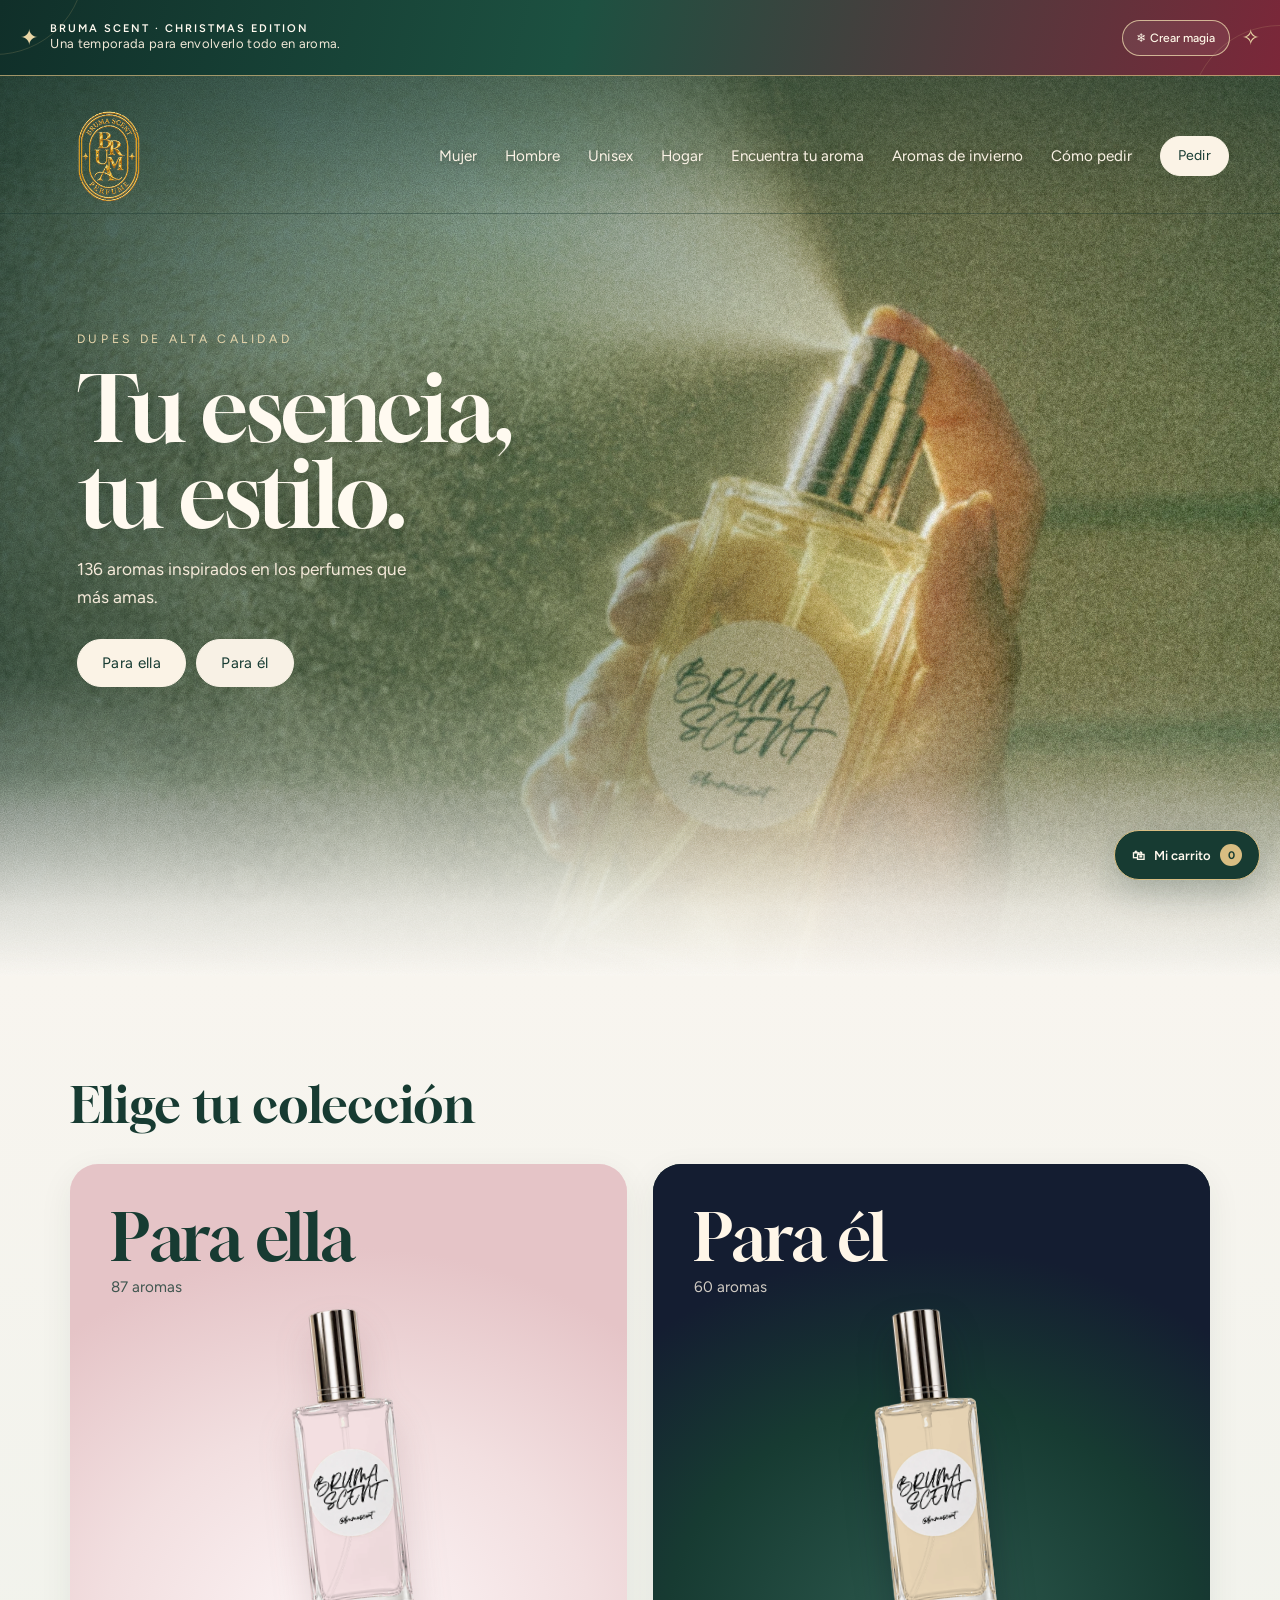
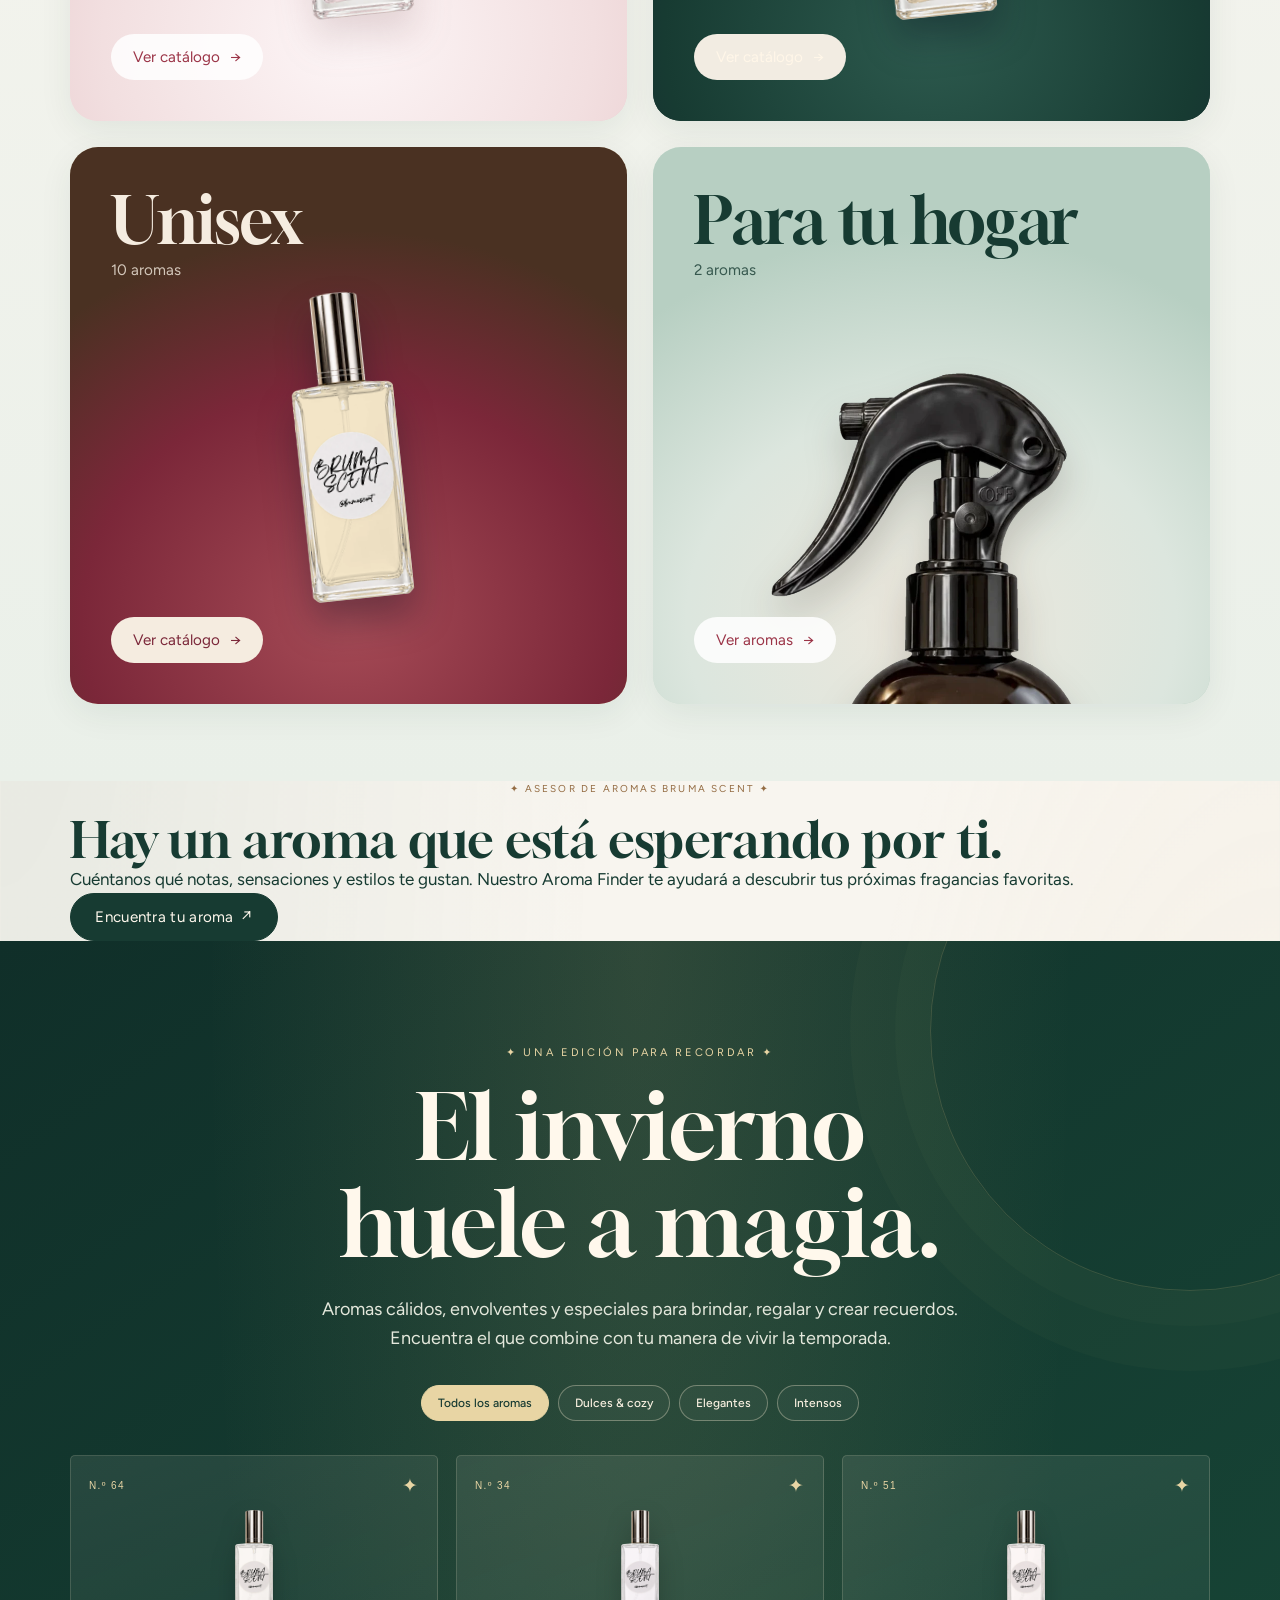
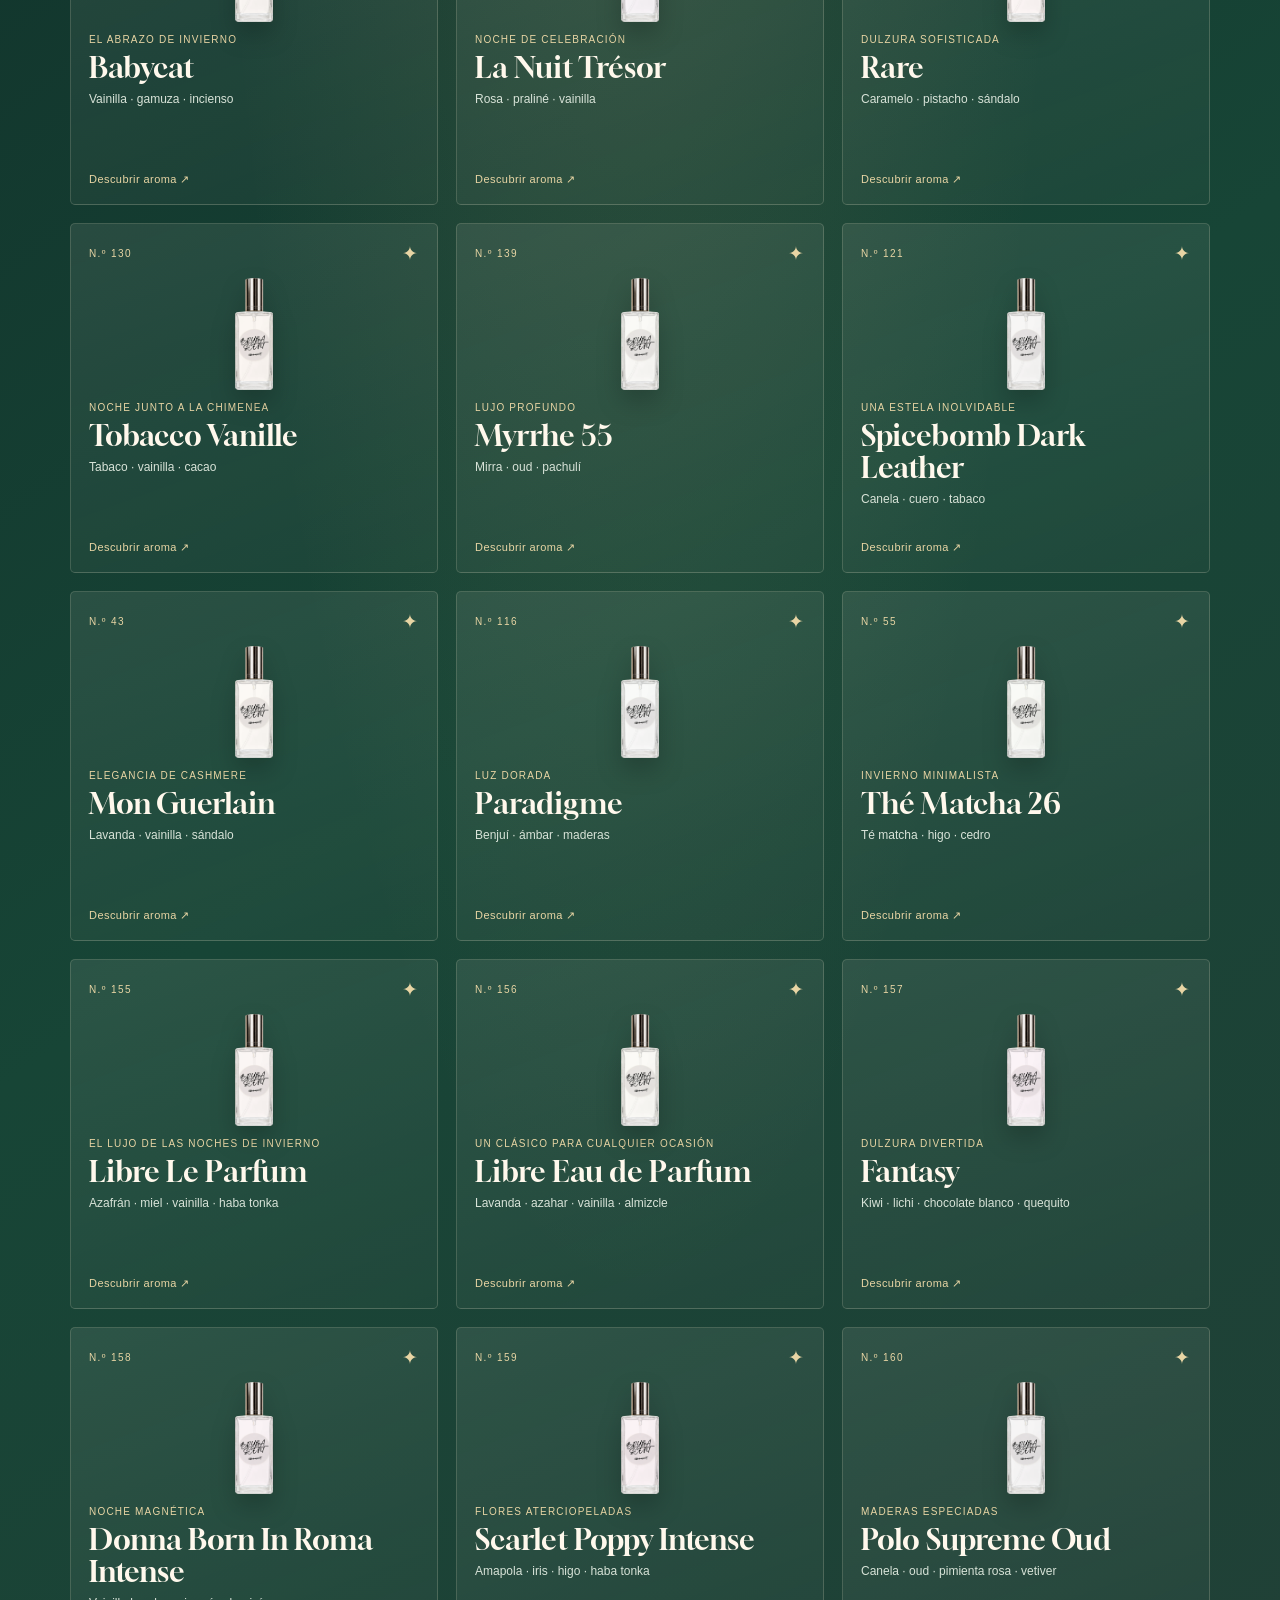
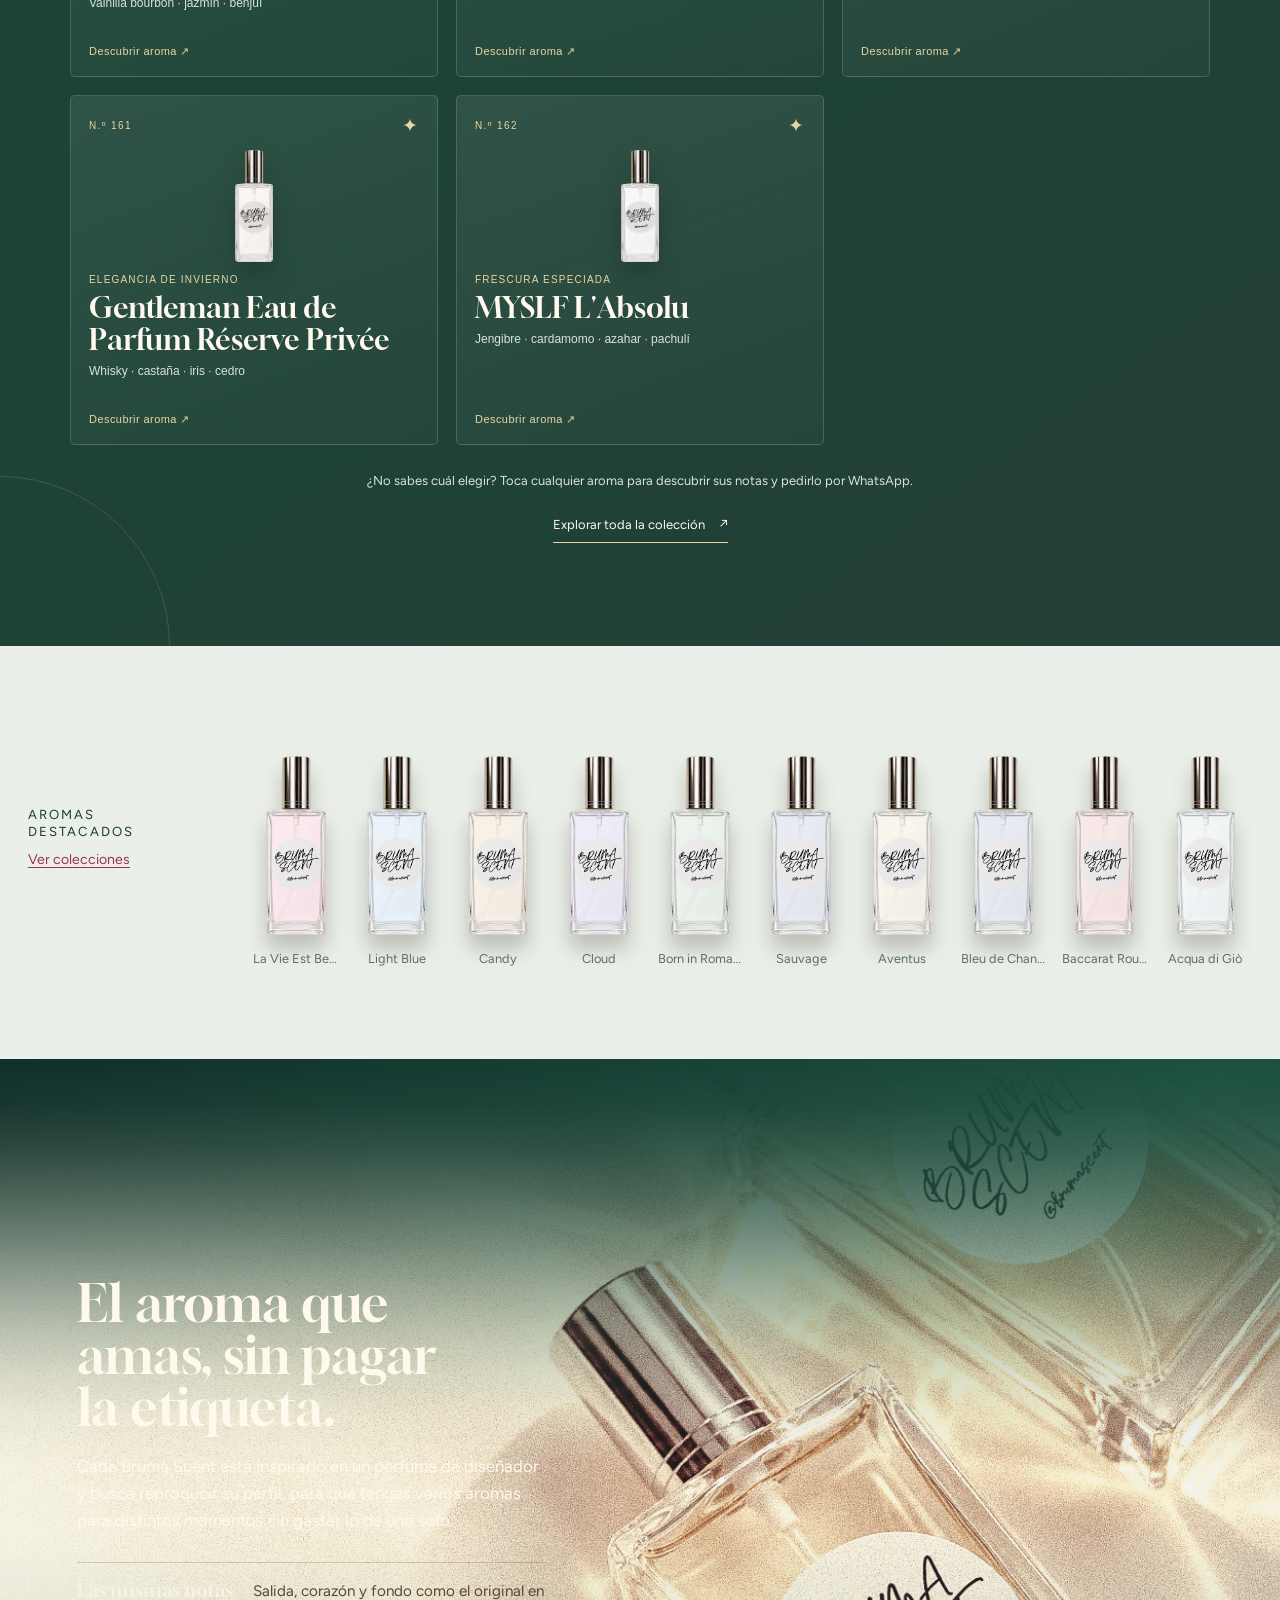
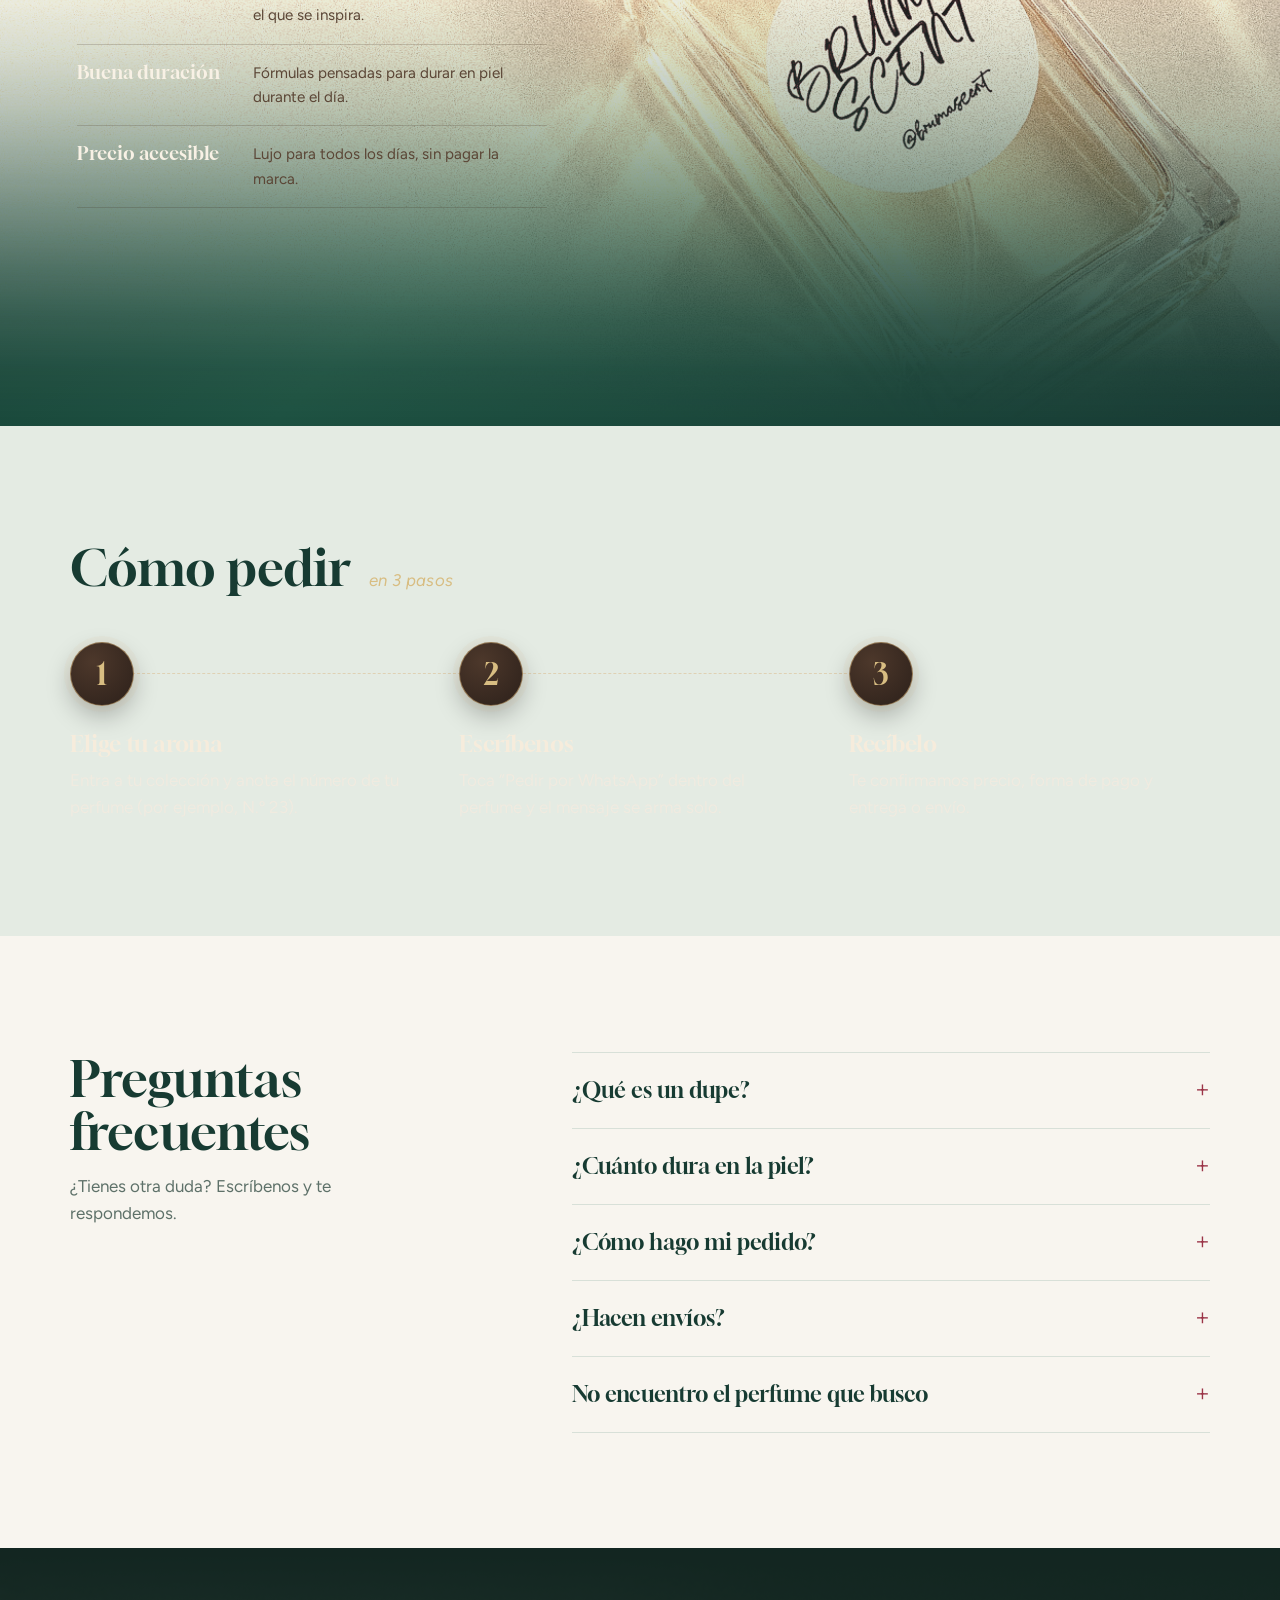
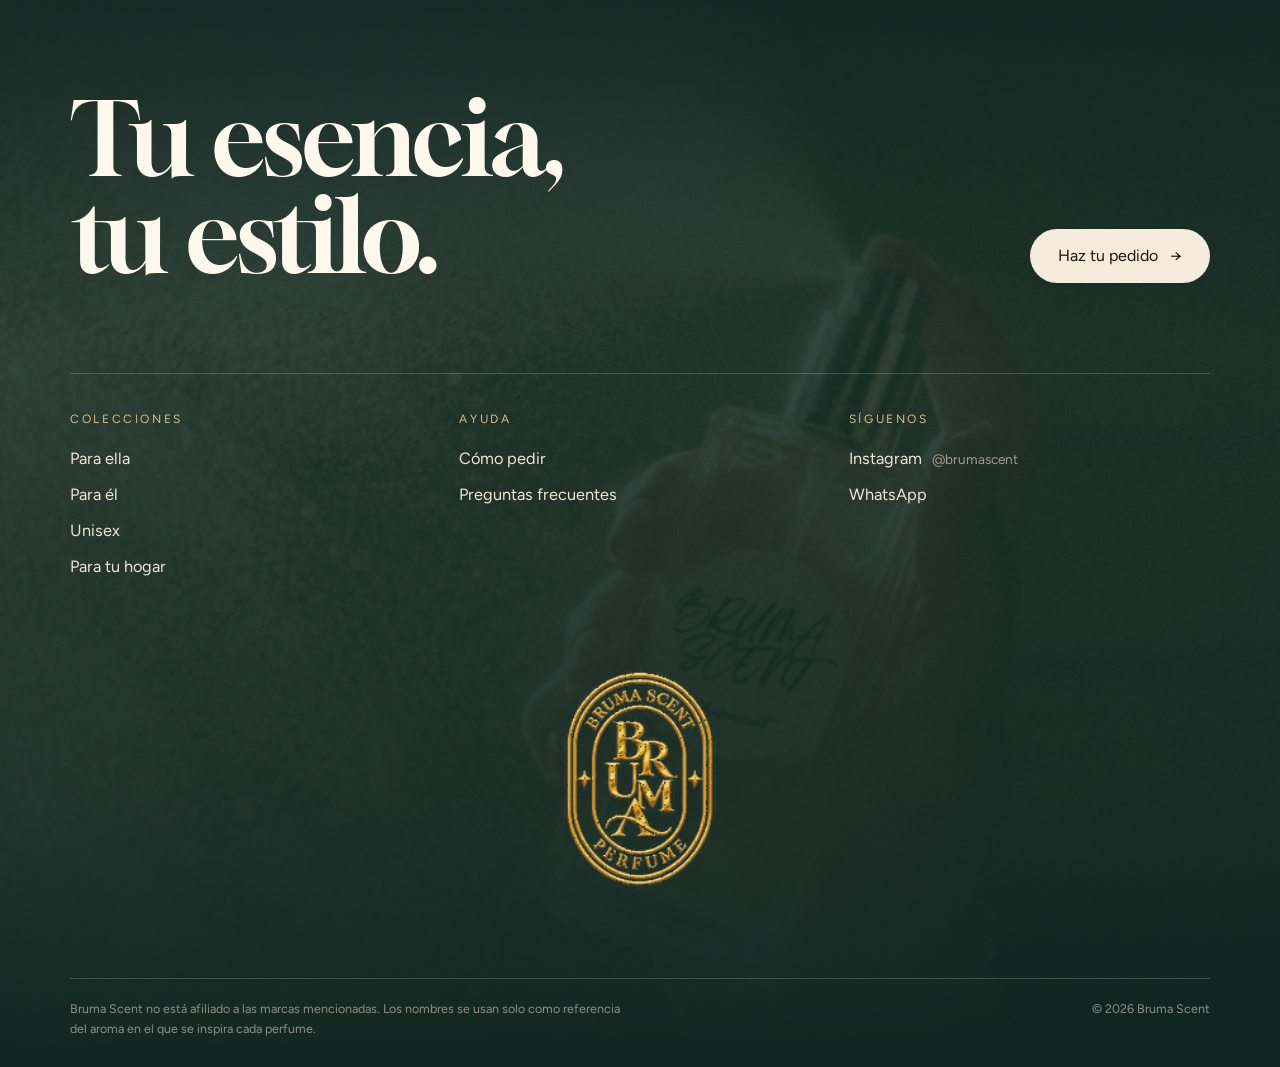
==== commit e0626cbc: "Link homepage to dedicated Aroma Finder" ====
--- a/index.html
+++ b/index.html
@@ -13,7 +13,7 @@
 <link rel="preconnect" href="https://fonts.googleapis.com">
 <link rel="preconnect" href="https://fonts.gstatic.com" crossorigin>
 <link rel="stylesheet" href="https://fonts.googleapis.com/css2?family=Gloock&family=Figtree:wght@300;400;500;600&display=swap">
-<link rel="stylesheet" href="estilos.css?v=66">
+<link rel="stylesheet" href="estilos.css?v=70">
 </head>
 <body>
 
@@ -28,7 +28,7 @@
       <a href="hombre.html">Hombre</a>
       <a href="unisex.html">Unisex</a>
       <a href="hogar.html">Hogar</a>
-      <a href="#encuentra-tu-aroma">Encuentra tu aroma</a>
+      <a href="aroma-finder.html">Encuentra tu aroma</a>
       <a href="#aromas-invierno">Aromas de invierno</a>
       <a href="#como-pedir">Cómo pedir</a>
     </nav>
@@ -100,43 +100,13 @@
   <!-- ===== AROMAS DESTACADOS: fila de frascos =====
        Los perfumes se eligen en productos.js (CONFIG.portada) -->
 
-  <!-- ===== BUSCADOR INTELIGENTE DE PERFUMES ===== -->
-  <section class="buscador-aroma" id="encuentra-tu-aroma" aria-labelledby="buscadorTit">
-    <div class="sec-in buscador-aroma-in">
-      <p class="buscador-eyebrow">✦ Tu gusto tiene una esencia ✦</p>
-      <h2 id="buscadorTit">Cuéntanos qué aromas te enamoran.</h2>
-      <p class="buscador-intro">Describe cómo te gusta oler, elige algunas notas o sensaciones y descubre las inspiraciones de Bruma Scent que hacen match contigo.</p>
-      <form id="buscadorPerfume" class="buscador-form">
-        <label class="buscador-label" for="gustoTexto">¿Cómo te gusta que huela tu perfume?</label>
-        <textarea id="gustoTexto" rows="3" placeholder="Ej. Me gustan los perfumes dulces, con vainilla y flores blancas, que huelan elegantes y duren mucho."></textarea>
-        <span class="buscador-ayuda">Puedes escribir con tus propias palabras: notas, recuerdos, estilos o perfumes que ya te gustan.</span>
-        <fieldset class="buscador-preferencias">
-          <legend>También puedes elegir tus favoritos</legend>
-          <div class="buscador-chips" id="gustoChips">
-            <button type="button" data-gusto="dulce">Dulces y gourmand</button>
-            <button type="button" data-gusto="fresco">Frescos y cítricos</button>
-            <button type="button" data-gusto="floral">Florales</button>
-            <button type="button" data-gusto="vainilla">Vainilla y cremosos</button>
-            <button type="button" data-gusto="amaderado">Maderas y oud</button>
-            <button type="button" data-gusto="ambar">Ámbar y cálidos</button>
-            <button type="button" data-gusto="especiado">Especiados</button>
-            <button type="button" data-gusto="limpio">Limpios y suaves</button>
-            <button type="button" data-gusto="frutal">Frutales</button>
-          </div>
-        </fieldset>
-        <div class="buscador-controles">
-          <label for="gustoGenero">¿Para quién buscas?</label>
-          <select id="gustoGenero">
-            <option value="todos">Me gustan todos</option>
-            <option value="mujer">Para dama</option>
-            <option value="hombre">Para caballero</option>
-            <option value="unisex">Unisex</option>
-          </select>
-          <button class="buscador-submit" type="submit">Descubrir mis aromas <span aria-hidden="true">↗</span></button>
-        </div>
-      </form>
-      <div id="resultadoGustos" class="resultado-gustos" aria-live="polite"></div>
-      <p class="buscador-disclaimer">Nuestra recomendación se basa en las notas, familias y descripciones de las fragancias del catálogo. Es una guía para descubrir aromas, no una prueba exacta de compatibilidad olfativa.</p>
+  <!-- Acceso a la experiencia Aroma Finder -->
+  <section class="aroma-finder-teaser" id="encuentra-tu-aroma">
+    <div class="sec-in aroma-finder-teaser-in">
+      <p class="buscador-eyebrow">✦ ASESOR DE AROMAS BRUMA SCENT ✦</p>
+      <h2>Hay un aroma que está esperando por ti.</h2>
+      <p>Cuéntanos qué notas, sensaciones y estilos te gustan. Nuestro Aroma Finder te ayudará a descubrir tus próximas fragancias favoritas.</p>
+      <a class="btn aroma-finder-teaser-btn" href="aroma-finder.html">Encuentra tu aroma <span aria-hidden="true">↗</span></a>
     </div>
   </section>
 
--- a/estilos.css
+++ b/estilos.css
@@ -1032,3 +1032,186 @@
 .carta-img{background:#fff!important;overflow:hidden}
 .carta-img .foto-bruma{width:auto;height:198px;max-width:88%;object-fit:contain;filter:none}
 .ficha-img .foto-bruma{height:min(460px,52vh);width:auto;max-width:100%;object-fit:contain;filter:none}
+
+
+/* =========================================================
+   BRUMA SCENT · EXPERIENCIA MÓVIL NAVIDEÑA
+   Ajustes visuales únicamente: no modifica carrito, pagos ni pedidos.
+   ========================================================= */
+@media (max-width: 720px) {
+  html { scroll-padding-top: 12px; }
+  body { font-size: 15px; line-height: 1.55; }
+  .sec-in, .top-in, .hero-in {
+    padding-left: max(18px, env(safe-area-inset-left, 0px));
+    padding-right: max(18px, env(safe-area-inset-right, 0px));
+  }
+
+  /* Encabezado compacto con navegación desplazable */
+  .top-in {
+    display: flex; flex-wrap: wrap; align-items: center;
+    min-height: 0; gap: 8px 12px; padding-top: 9px; padding-bottom: 9px;
+  }
+  .marca { margin-right: auto; }
+  .top-in .btn { min-height: 38px; padding: 0 16px; font-size: 12px; }
+  .nav {
+    display: flex !important; order: 3; flex: 0 0 calc(100% + 36px);
+    width: calc(100% + 36px); margin: 0 -18px -9px; padding: 9px 18px 11px;
+    gap: 8px; overflow-x: auto; white-space: nowrap; scrollbar-width: none;
+    -webkit-overflow-scrolling: touch; border-top: 1px solid rgba(216,189,130,.22);
+  }
+  .nav::-webkit-scrollbar { display: none; }
+  .nav a {
+    flex: 0 0 auto; padding: 7px 12px; border: 1px solid rgba(216,189,130,.36);
+    border-radius: 999px; background: rgba(255,250,240,.10);
+    color: inherit; font-size: 12px; line-height: 1.2; text-decoration: none;
+  }
+  .inicio .nav { background: rgba(16,47,41,.92); backdrop-filter: blur(12px); }
+  .inicio .nav a { color: #fff8ec; text-shadow: none; }
+  .pagina-catalogo .nav { background: #173b32; border-top-color: rgba(216,189,130,.28); }
+  .pagina-catalogo .nav a { color: #fff8ec; border-color: rgba(216,189,130,.34); }
+  .pagina-catalogo .nav a[aria-current="page"] { background: #d8bd82; color: #173b32; text-decoration: none; }
+
+  /* Portada navideña: lectura clara y llamadas a la acción amplias */
+  .portada picture { aspect-ratio: 4 / 4.6; }
+  .portada-txt { padding-left: 20px; padding-right: 20px; padding-bottom: 30px; }
+  .portada h1 { font-size: clamp(2.45rem, 11vw, 3.25rem); line-height: .98; }
+  .portada-pre { font-size: 10px; letter-spacing: .2em; }
+  .portada-sub { max-width: 32ch; font-size: 14px; line-height: 1.5; }
+  .portada-cta { width: 100%; gap: 8px; }
+  .portada-cta .btn { flex: 1 1 145px; min-height: 46px; padding-inline: 13px; font-size: 12px; }
+
+  /* Secciones y tarjetas: más aire, lectura y tacto */
+  .colecciones, .catalogo { padding-top: 48px; }
+  .colecciones-tit { margin-bottom: 20px; }
+  .cuadros { gap: 13px; }
+  .cuadro { border-radius: 18px; padding: 22px; }
+  .cuadro-nombre { font-size: clamp(2.15rem, 10vw, 3rem); }
+  .cuadro-frascos .frasco { height: 210px; }
+  .cuadro-ir { min-height: 42px; font-size: 13px; }
+  .cat-portada-in { padding-block: 34px 38px; gap: 8px; }
+  .cat-portada h1 { font-size: clamp(2.7rem, 12vw, 4rem); }
+  .cat-portada-sub { max-width: 30ch; font-size: 14px; }
+  .cat-cab { align-items: flex-start; }
+  .cat-cab h1, .cat-cab h2 { font-size: 2.2rem; }
+  .cat-filtros { gap: 12px; margin-top: 20px; }
+  .buscar { max-width: none; }
+  .buscar input { font-size: 16px; }
+  .chips { gap: 7px; }
+  .chip { padding: 9px 13px; font-size: 12px; }
+  .carta { min-width: 0; }
+  .carta-img .foto-bruma { height: 160px; max-width: 94%; }
+  .carta-nombre { font-size: 17px; }
+  .carta-precio { font-size: 15px; }
+  .carta .btn, .carta button { min-height: 42px; }
+
+  /* Invierno/navidad: tarjetas y buscador cómodos en pantallas estrechas */
+  .invierno { padding-block: 54px; }
+  .invierno h2 { font-size: clamp(2.35rem, 10vw, 3.5rem); }
+  .invierno-intro { font-size: 14px; margin: 16px auto 24px; }
+  .invierno-grid { grid-template-columns: repeat(2, minmax(0,1fr)); gap: 9px; }
+  .invierno-card-btn { min-height: 285px; padding: 12px; }
+  .invierno-bottle { height: 94px; margin: 10px 0; }
+  .invierno-card strong { font-size: 1.22rem; }
+  .invierno-notes { font-size: 11px; }
+  .buscador-aroma { padding-block: 52px; }
+  .buscador-aroma h2 { font-size: clamp(2.15rem, 9vw, 3rem); }
+  .buscador-form { padding: 18px; }
+  .buscador-form textarea { font-size: 16px; }
+  .buscador-controles select { min-height: 48px; font-size: 16px; }
+
+  /* Compra y carrito: botones grandes, formulario de una columna */
+  .bruma-cart-launcher { right: 12px; bottom: max(12px, env(safe-area-inset-bottom, 0px)); min-height: 48px; }
+  .bruma-cart-dialog { width: calc(100% - 16px); max-height: 90dvh; border-radius: 16px; }
+  .bruma-cart-head h2 { font-size: 26px; }
+  .bruma-cart-items { max-height: 32dvh; }
+  .bruma-cart-qty button { width: 34px; height: 34px; }
+  .bruma-cart-whatsapp, .bruma-cart-pay { min-height: 50px; font-size: 13px; }
+  .bruma-shipping-box, .bruma-customer-box { padding: 14px; border-radius: 12px; }
+  .bruma-customer-grid { grid-template-columns: 1fr; }
+  .bruma-customer-wide { grid-column: auto; }
+  .bruma-customer-grid input, .bruma-delivery-select, #brumaZipField input,
+  .bruma-shipping-form input { min-height: 46px; font-size: 16px; }
+  .bruma-shipping-form { flex-direction: column; }
+  .bruma-shipping-form button { min-height: 46px; }
+
+  /* Tipografía y pie */
+  .pie { padding-bottom: max(24px, env(safe-area-inset-bottom, 0px)); }
+  .pie a { overflow-wrap: anywhere; }
+}
+@media (max-width: 380px) {
+  .inicio .top-in .marca .logo { width: 42px !important; }
+  .top-in .btn { padding-inline: 12px; }
+  .portada h1 { font-size: 2.35rem; }
+  .invierno-grid { grid-template-columns: 1fr 1fr; }
+  .invierno-card-btn { min-height: 270px; padding: 10px; }
+}
+@media (prefers-reduced-motion: reduce) {
+  .nav a, .cuadro, .invierno-card-btn { transition: none !important; }
+}
+/* Fin de experiencia móvil navideña */
+
+
+/* Refinamiento móvil tras revisión visual en iPhone */
+@media (max-width: 720px) {
+  .top-in { padding-top: 6px; padding-bottom: 7px; gap: 5px 10px; }
+  .top .logo { width: 68px !important; height: 68px !important; object-fit: contain; }
+  .top-in > .btn { min-height: 42px; }
+  .nav { margin-top: 0; padding-top: 8px; padding-bottom: 9px; }
+
+  .cat-portada-in { padding-top: 28px; padding-bottom: 28px; }
+  .cat-volver { margin-bottom: 10px; }
+  .cat-portada h1 { margin: 8px 0 12px; }
+  .cat-portada-sub { margin: 0 0 14px; }
+  .cat-otro { font-size: 13px; line-height: 1.55; }
+
+  .catalogo { padding-top: 28px !important; padding-bottom: 112px !important; }
+  .cat-filtros { margin-top: 0; gap: 12px; }
+  .buscar { min-height: 54px; padding-inline: 12px; }
+  .buscar input { min-width: 0; width: 100%; }
+  .chips {
+    display: flex; flex-wrap: nowrap; overflow-x: auto; overflow-y: hidden;
+    gap: 8px; padding: 2px 2px 10px; margin-inline: -2px;
+    scroll-snap-type: x proximity; scrollbar-width: thin;
+    -webkit-overflow-scrolling: touch;
+  }
+  .chip { flex: 0 0 auto; scroll-snap-align: start; white-space: nowrap; }
+  .cat-cuenta { margin-top: 8px; }
+
+  /* Carrito compacto: deja libre el contenido y no tapa los filtros */
+  .bruma-cart-launcher {
+    right: 14px; bottom: max(14px, env(safe-area-inset-bottom, 0px));
+    min-height: 50px; min-width: 54px; width: auto; padding: 0 13px;
+    border-radius: 999px; gap: 7px; box-shadow: 0 8px 24px rgba(13,43,35,.22);
+  }
+  .bruma-cart-launcher span { display: none; }
+  .bruma-cart-launcher b { min-width: 24px; min-height: 24px; }
+}
+
+
+/* Contraste accesible para portadas claras de colecciones */
+.navidad-season .cat-portada-mujer .cat-portada-sub,
+.navidad-season .cat-portada-mujer .cat-volver,
+.navidad-season .cat-portada-mujer .cat-otro,
+.navidad-season .cat-portada-unisex .cat-portada-sub,
+.navidad-season .cat-portada-unisex .cat-volver,
+.navidad-season .cat-portada-unisex .cat-otro,
+.navidad-season .cat-portada-hogar .cat-portada-sub,
+.navidad-season .cat-portada-hogar .cat-volver,
+.navidad-season .cat-portada-hogar .cat-otro {
+  color: #24483d;
+}
+.navidad-season .cat-portada-mujer .cat-otro a,
+.navidad-season .cat-portada-unisex .cat-otro a,
+.navidad-season .cat-portada-hogar .cat-otro a {
+  color: #173b32;
+  text-decoration-color: #a17c3e;
+  text-underline-offset: 4px;
+}
+@media (max-width: 720px) {
+  .navidad-season .cat-portada-mujer .cat-portada-sub,
+  .navidad-season .cat-portada-mujer .cat-volver,
+  .navidad-season .cat-portada-unisex .cat-portada-sub,
+  .navidad-season .cat-portada-unisex .cat-volver,
+  .navidad-season .cat-portada-hogar .cat-portada-sub,
+  .navidad-season .cat-portada-hogar .cat-volver { opacity: 1; }
+}
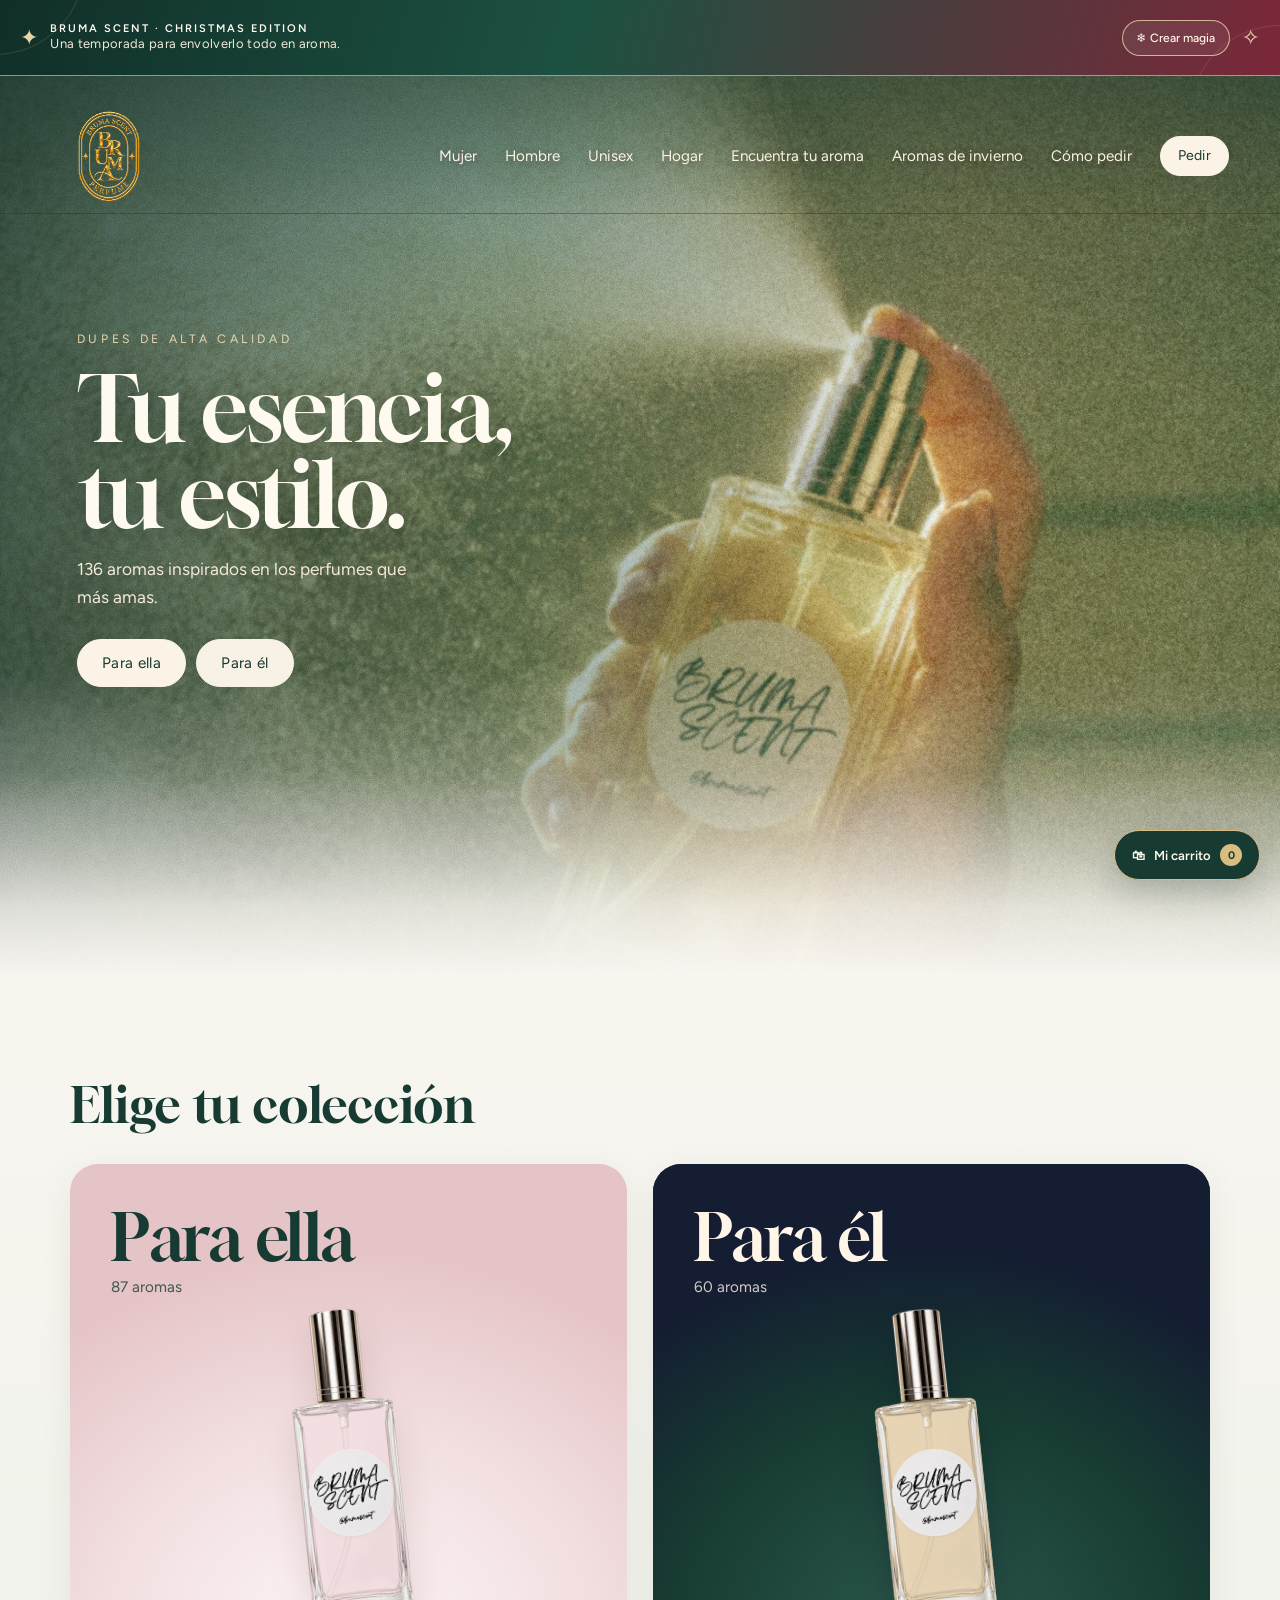
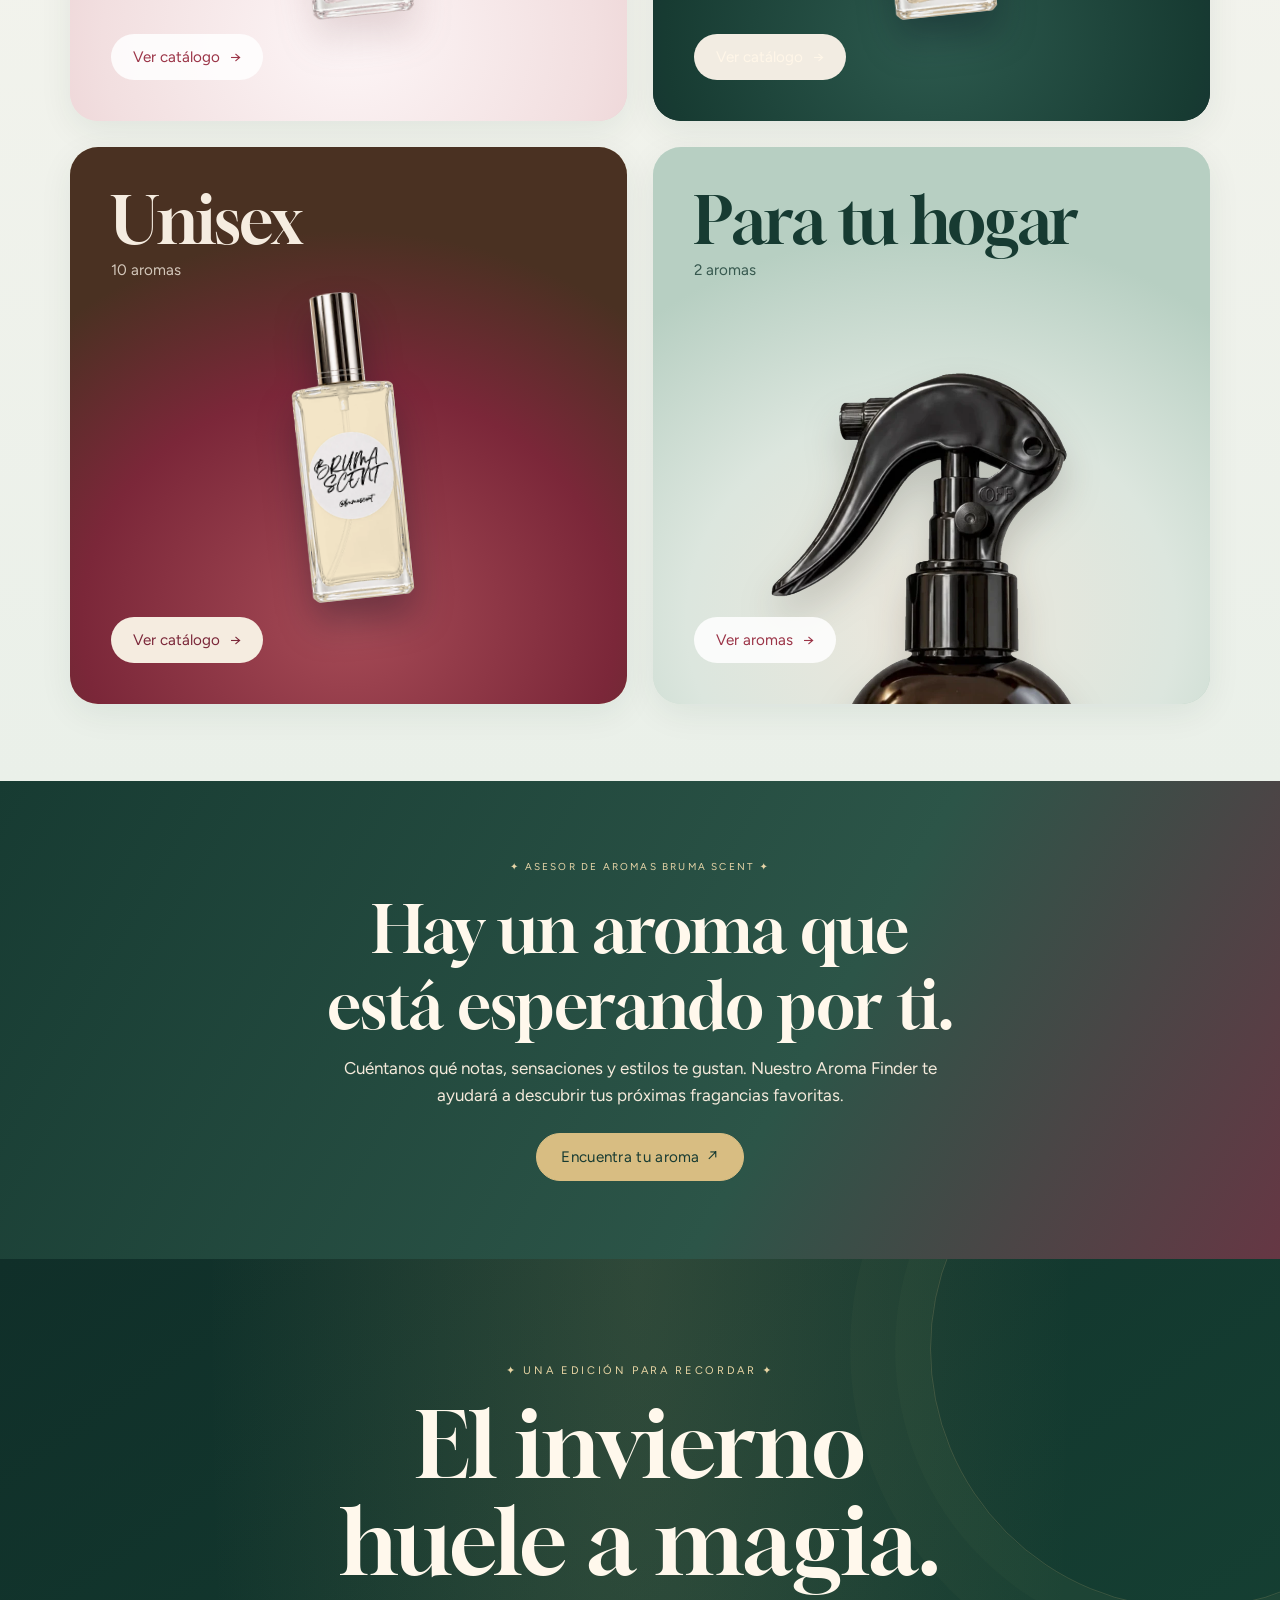
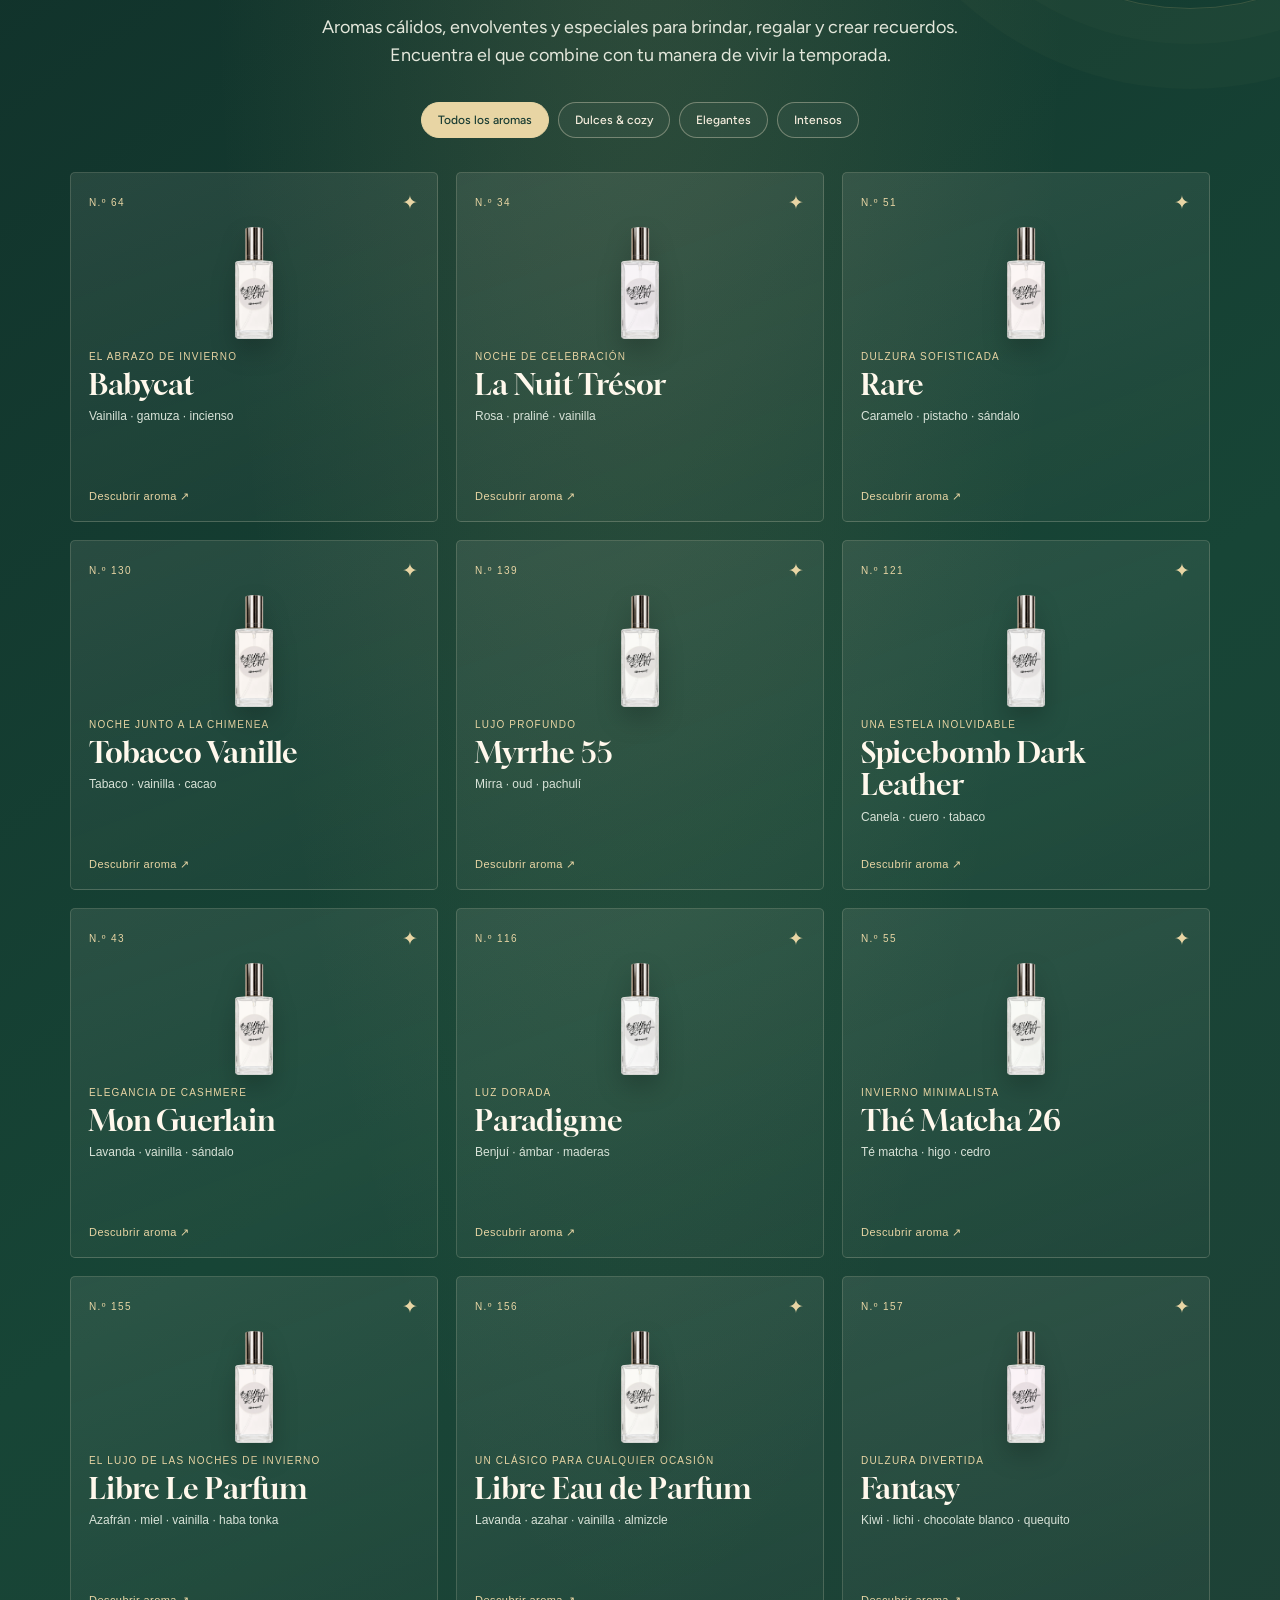
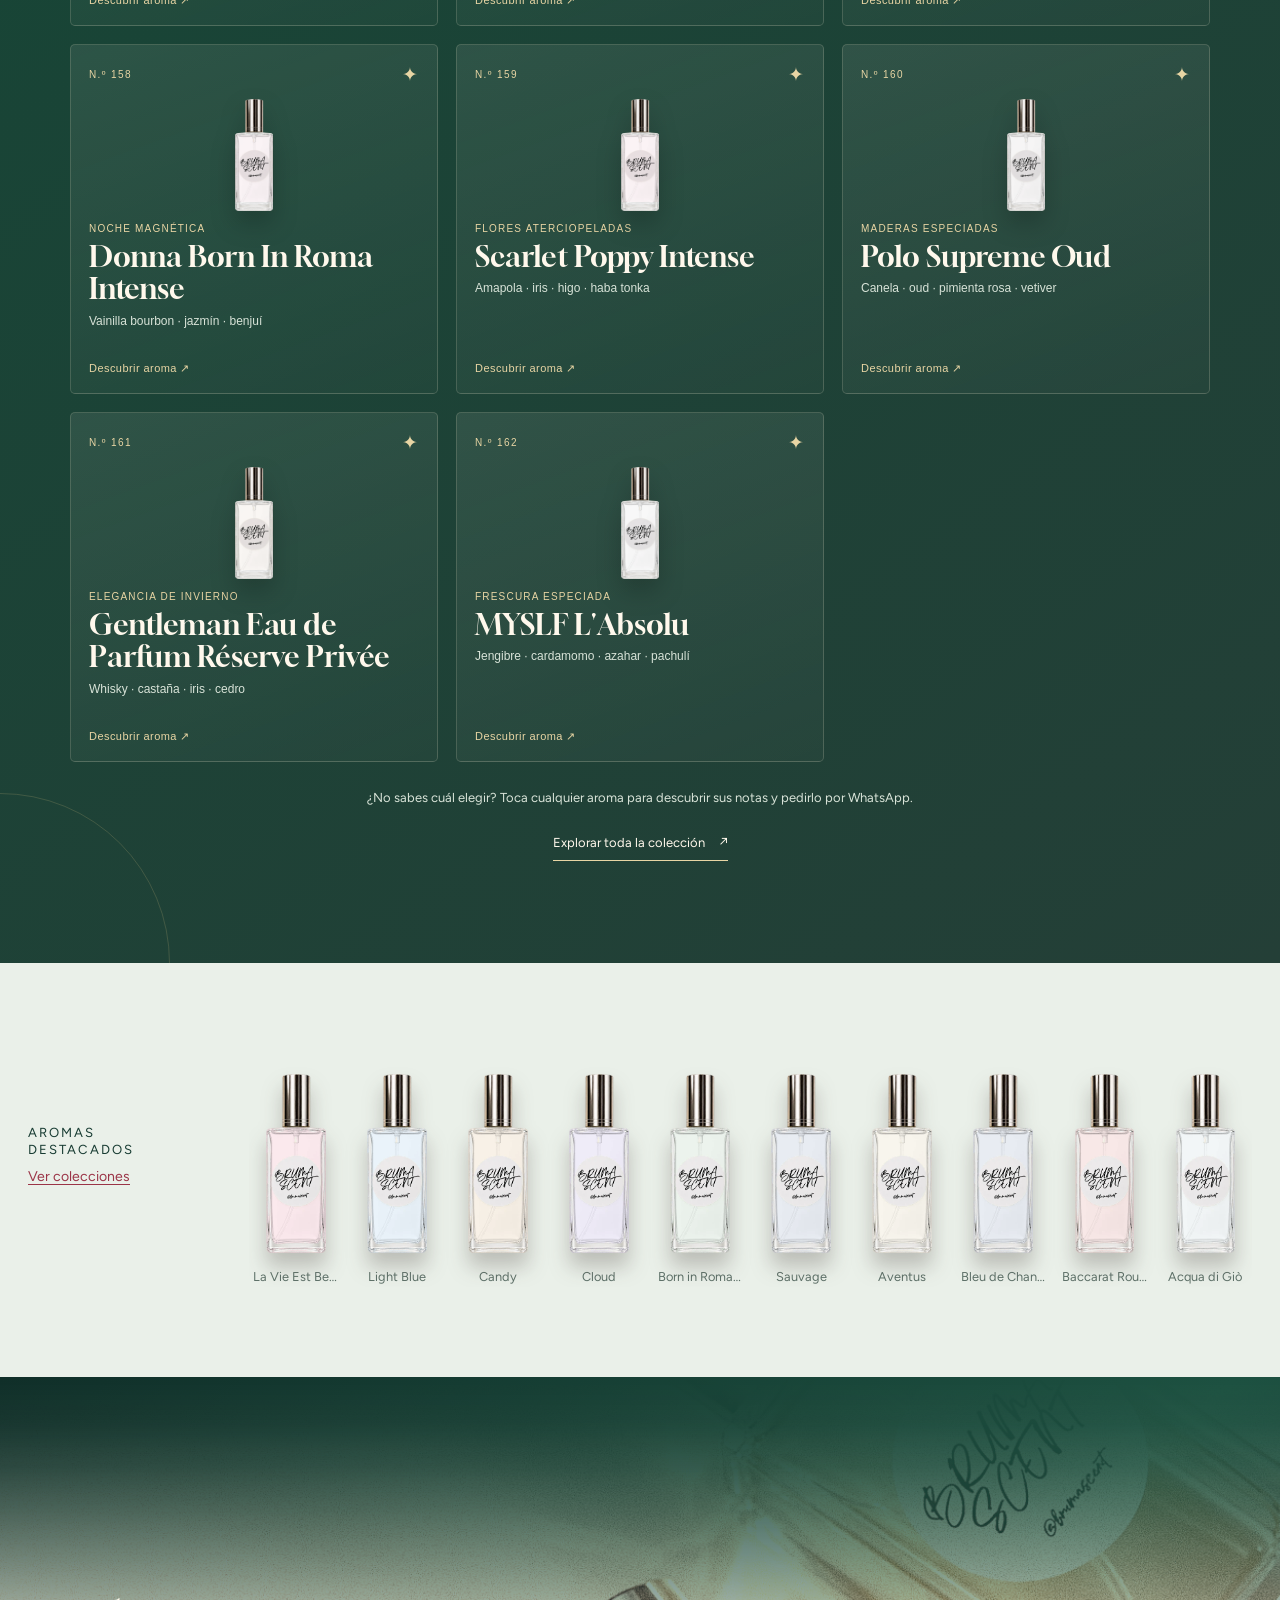
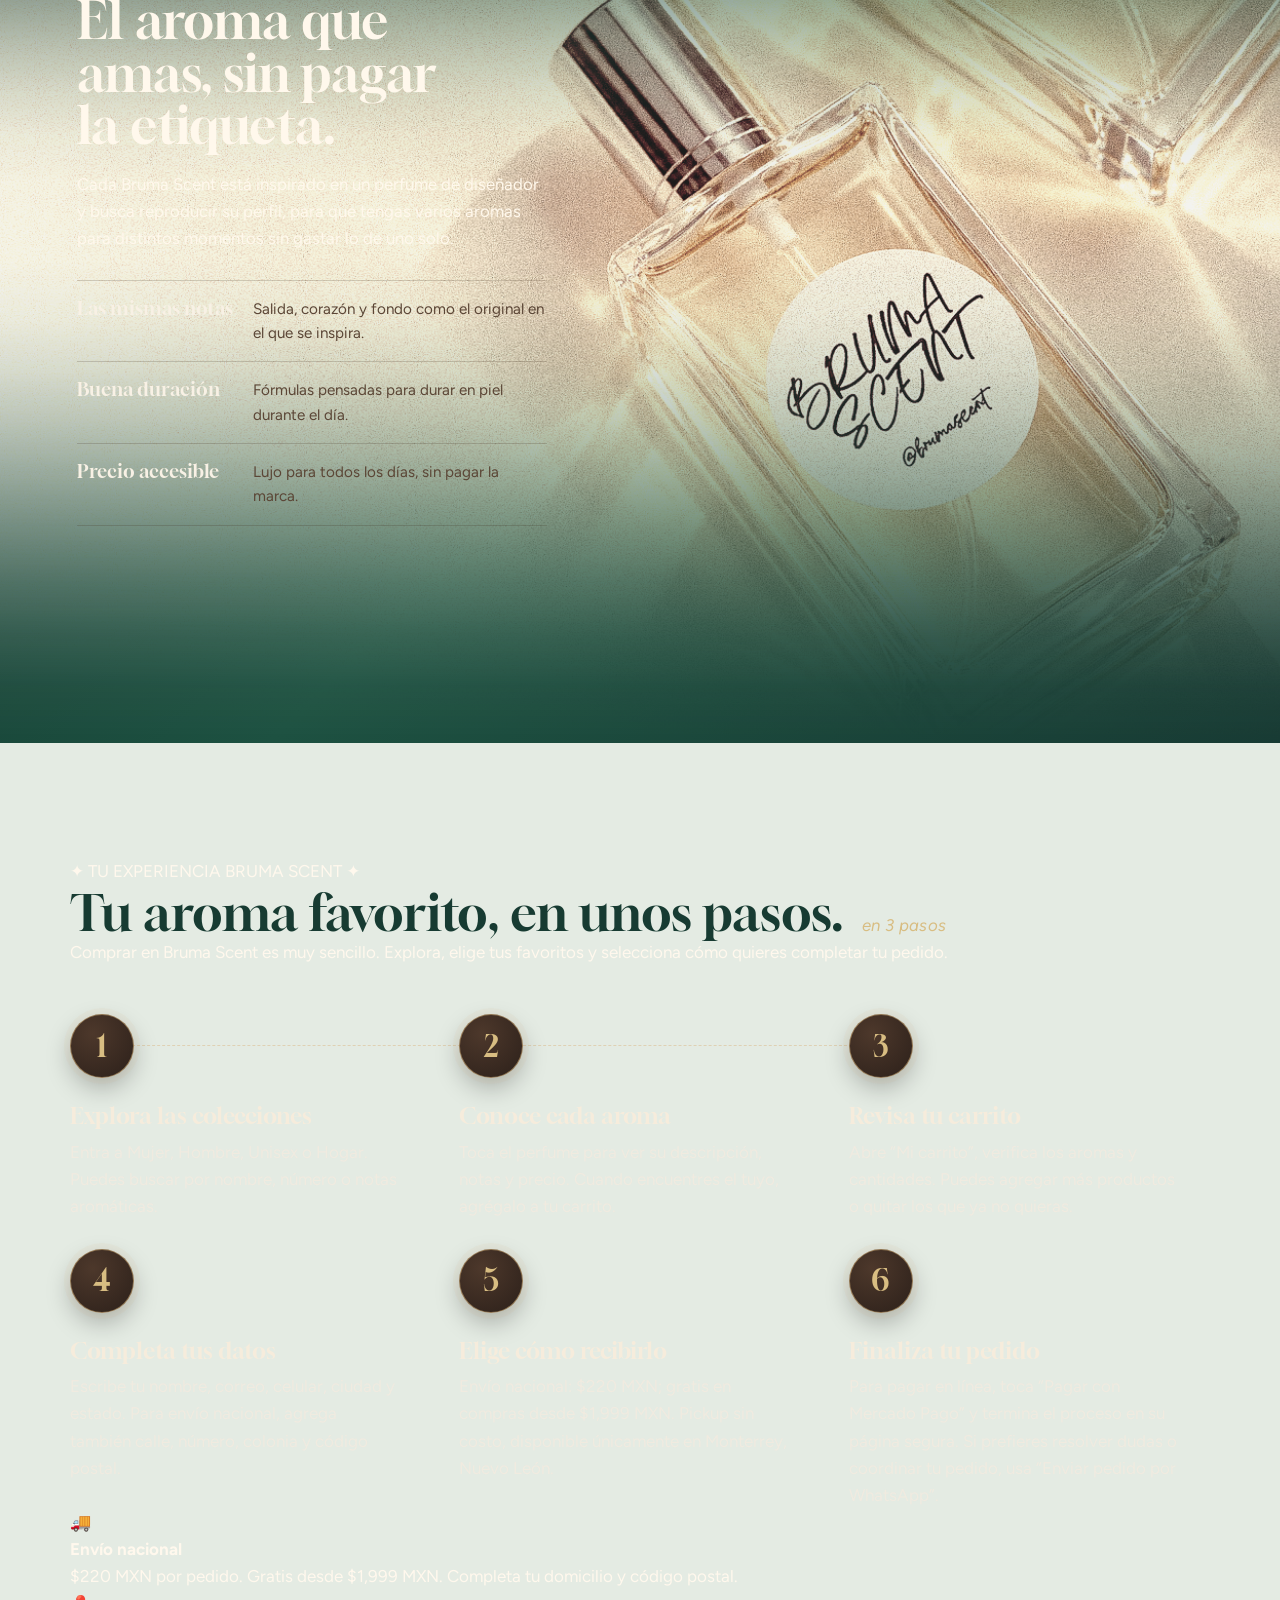
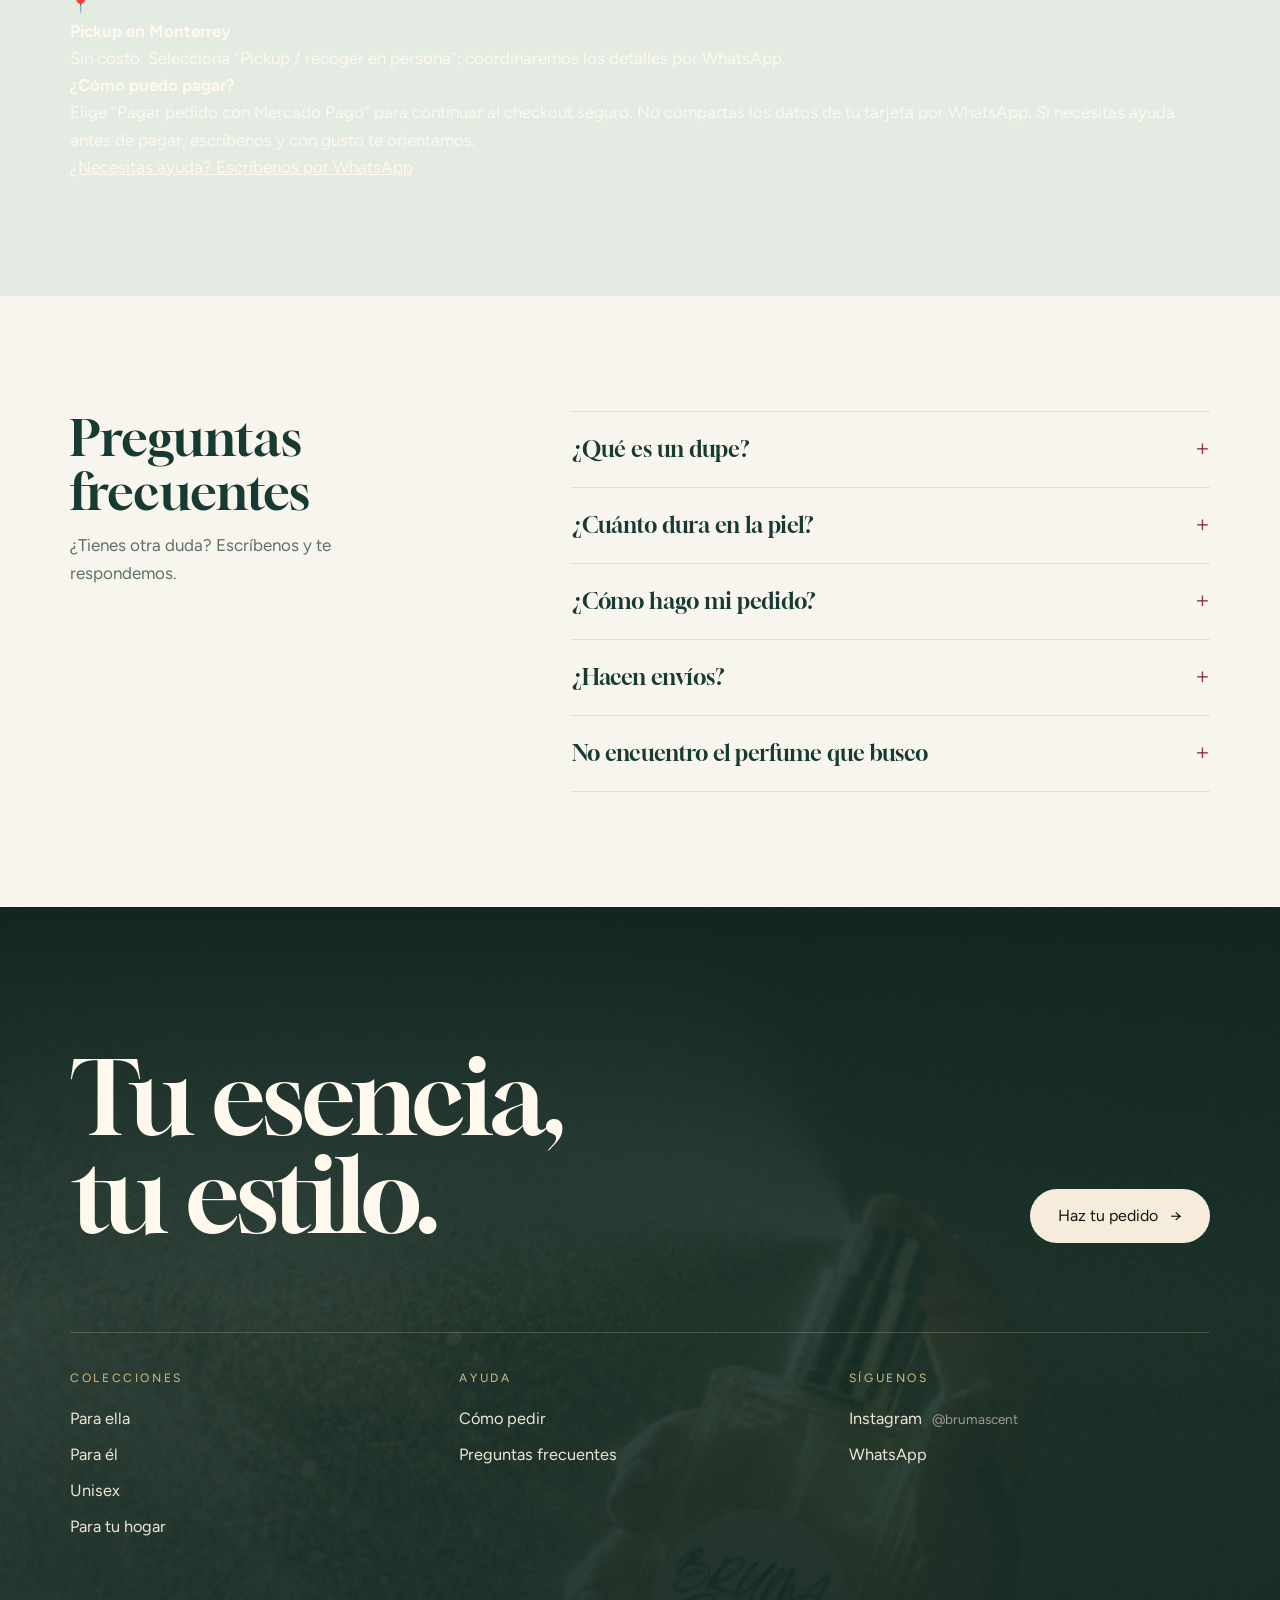
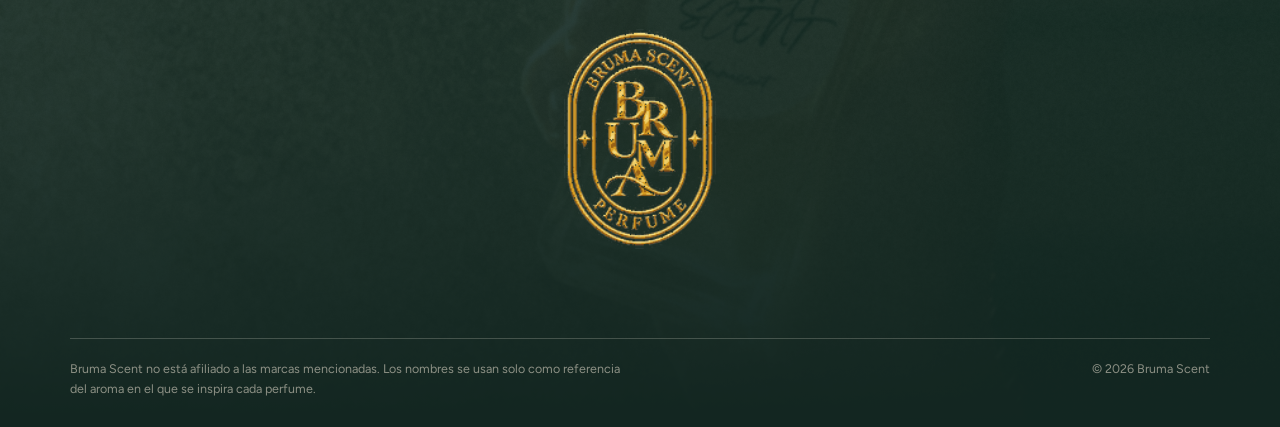
==== commit 222d096b: "Rewrite how to order instructions for customers" ====
--- a/index.html
+++ b/index.html
@@ -158,14 +158,37 @@
   </section>
 
   <!-- ===== CÓMO PEDIR ===== -->
-  <section class="pasos" id="como-pedir">
-    <div class="sec-in">
-      <h2>Cómo pedir</h2>
+  <section class="pasos" id="como-pedir" aria-labelledby="comoPedirTit">
+    <div class="sec-in pasos-in">
+      <p class="pasos-eyebrow">✦ TU EXPERIENCIA BRUMA SCENT ✦</p>
+      <h2 id="comoPedirTit">Tu aroma favorito, en unos pasos.</h2>
+      <p class="pasos-intro">Comprar en Bruma Scent es muy sencillo. Explora, elige tus favoritos y selecciona cómo quieres completar tu pedido.</p>
+
       <ol class="pasos-lista">
-        <li><strong>Elige tu aroma</strong><span>Entra a tu colección y anota el número de tu perfume (por ejemplo, N.º 23).</span></li>
-        <li><strong>Escríbenos</strong><span>Toca “Pedir por WhatsApp” dentro del perfume y el mensaje se arma solo.</span></li>
-        <li><strong>Recíbelo</strong><span>Te confirmamos precio, forma de pago y entrega o envío.</span></li>
+        <li><strong>Explora las colecciones</strong><span>Entra a Mujer, Hombre, Unisex o Hogar. Puedes buscar por nombre, número o notas aromáticas.</span></li>
+        <li><strong>Conoce cada aroma</strong><span>Toca el perfume para ver su descripción, notas y precio. Cuando encuentres el tuyo, agrégalo a tu carrito.</span></li>
+        <li><strong>Revisa tu carrito</strong><span>Abre “Mi carrito”, verifica los aromas y cantidades. Puedes agregar más productos o quitar los que ya no quieras.</span></li>
+        <li><strong>Completa tus datos</strong><span>Escribe tu nombre, correo, celular, ciudad y estado. Para envío nacional, agrega también calle, número, colonia y código postal.</span></li>
+        <li><strong>Elige cómo recibirlo</strong><span>Envío nacional: $220 MXN; gratis en compras desde $1,999 MXN. Pickup sin costo, disponible únicamente en Monterrey, Nuevo León.</span></li>
+        <li><strong>Finaliza tu pedido</strong><span>Para pagar en línea, toca “Pagar con Mercado Pago” y termina el proceso en su página segura. Si prefieres resolver dudas o coordinar tu pedido, usa “Enviar pedido por WhatsApp”.</span></li>
       </ol>
+
+      <div class="pasos-entrega">
+        <div class="pasos-entrega-card">
+          <span class="pasos-entrega-icon" aria-hidden="true">🚚</span>
+          <div><strong>Envío nacional</strong><p>$220 MXN por pedido. Gratis desde $1,999 MXN. Completa tu domicilio y código postal.</p></div>
+        </div>
+        <div class="pasos-entrega-card">
+          <span class="pasos-entrega-icon" aria-hidden="true">📍</span>
+          <div><strong>Pickup en Monterrey</strong><p>Sin costo. Selecciona “Pickup / recoger en persona”; coordinaremos los detalles por WhatsApp.</p></div>
+        </div>
+      </div>
+
+      <div class="pasos-pago">
+        <strong>¿Cómo puedo pagar?</strong>
+        <p>Elige “Pagar pedido con Mercado Pago” para continuar al checkout seguro. No compartas los datos de tu tarjeta por WhatsApp. Si necesitas ayuda antes de pagar, escríbenos y con gusto te orientamos.</p>
+      </div>
+      <a class="pasos-whatsapp js-contacto" href="#contacto">¿Necesitas ayuda? Escríbenos por WhatsApp</a>
     </div>
   </section>
 
--- a/estilos.css
+++ b/estilos.css
@@ -1215,3 +1215,115 @@
   .navidad-season .cat-portada-hogar .cat-portada-sub,
   .navidad-season .cat-portada-hogar .cat-volver { opacity: 1; }
 }
+
+
+/* =========================================================
+   BRUMA SCENT · AROMA FINDER
+   Página independiente; conserva los módulos de catálogo y carrito.
+   ========================================================= */
+.aroma-finder-page .top { position: relative; }
+.aroma-finder-page .cat-portada-unisex { background: linear-gradient(135deg,#173b32 0%,#244d40 55%,#6c343f 100%); }
+.aroma-finder-page .cat-portada-unisex h1,
+.aroma-finder-page .cat-portada-unisex .cat-portada-sub,
+.aroma-finder-page .cat-portada-unisex .cat-volver { color:#fff8ec; }
+.aroma-finder-page .cat-portada-in { max-width: 900px; text-align:center; padding-block: clamp(44px,8vw,88px); }
+.aroma-finder-page .cat-portada h1 { font-size:clamp(3rem,8vw,5.8rem); }
+.aroma-finder-page .cat-portada-sub { max-width: 620px; margin-inline:auto; }
+.aroma-finder-main { padding-block: clamp(42px,7vw,76px); }
+.aroma-finder-main .buscador-aroma-in { max-width: 850px; }
+.aroma-finder-main .buscador-form {
+  background:#fffdf8; border:1px solid #e4dccb; border-radius:22px;
+  padding:clamp(18px,4vw,34px); box-shadow:0 18px 48px rgba(23,59,50,.08);
+}
+.aroma-finder-main .buscador-form textarea,
+.aroma-finder-main .buscador-controles select {
+  width:100%; border:1px solid #d9ded5; border-radius:12px;
+  background:#fff; color:#173b32; padding:14px 15px; font:inherit;
+}
+.aroma-finder-main .buscador-form textarea { min-height:110px; resize:vertical; }
+.aroma-finder-main .buscador-chips { display:flex; flex-wrap:wrap; gap:9px; }
+.aroma-finder-main .buscador-chips button {
+  border:1px solid #d7dfd4; border-radius:999px; background:#f8f5ef;
+  color:#24483d; padding:10px 15px; font:inherit; cursor:pointer;
+}
+.aroma-finder-main .buscador-chips button[aria-pressed="true"] {
+  background:#173b32; border-color:#173b32; color:#fff8ec;
+}
+.aroma-finder-main .buscador-submit {
+  border:0; border-radius:999px; min-height:52px; padding:13px 24px;
+  background:#173b32; color:#fff8ec; font:inherit; font-weight:600; cursor:pointer;
+}
+.aroma-finder-main .resultado-gustos { margin-top:28px; }
+.aroma-finder-main .resultado-grid { display:grid; grid-template-columns:repeat(2,minmax(0,1fr)); gap:14px; }
+.aroma-finder-main .resultado-card {
+  background:#fffdf8; border:1px solid #e3dac8; border-radius:18px;
+  padding:20px; min-width:0;
+}
+.aroma-finder-main .resultado-card h3 { color:#173b32; }
+.aroma-finder-main .resultado-link {
+  border:1px solid #c7ad74; border-radius:999px; padding:10px 15px;
+  background:transparent; color:#173b32; font:inherit; cursor:pointer;
+}
+.aroma-finder-teaser { padding:clamp(44px,7vw,78px) 0; background:linear-gradient(120deg,#173b32,#2c5548 62%,#663744); color:#fff8ec; text-align:center; }
+.aroma-finder-teaser-in { max-width:780px; }
+.aroma-finder-teaser .buscador-eyebrow { color:#e7d5a8; }
+.aroma-finder-teaser h2 { color:#fff8ec; font:clamp(2.4rem,6vw,4rem) var(--f-display); margin:12px 0; }
+.aroma-finder-teaser p:not(.buscador-eyebrow) { max-width:620px; margin:0 auto 24px; color:#f4eadb; }
+.aroma-finder-teaser-btn { background:#d8bd82; color:#173b32; border-color:#d8bd82; }
+@media(max-width:720px) {
+  .aroma-finder-page .cat-portada-in { padding-block:38px; }
+  .aroma-finder-page .cat-portada h1 { font-size:clamp(2.8rem,12vw,4rem); }
+  .aroma-finder-main { padding-block:32px 90px; }
+  .aroma-finder-main .buscador-form { padding:17px; border-radius:17px; }
+  .aroma-finder-main .buscador-chips { gap:7px; }
+  .aroma-finder-main .buscador-chips button { padding:9px 12px; font-size:13px; }
+  .aroma-finder-main .buscador-controles { display:grid; gap:10px; }
+  .aroma-finder-main .buscador-submit { width:100%; }
+  .aroma-finder-main .resultado-grid { grid-template-columns:1fr; }
+  .aroma-finder-teaser { padding-block:42px; }
+  .aroma-finder-teaser-btn { width:100%; min-height:48px; }
+}
+
+
+/* Aroma Finder: prominent mobile actions */
+.aroma-finder-page .aroma-hero-cta {
+  display:inline-flex; align-items:center; justify-content:center; gap:12px;
+  margin-top:26px; min-height:52px; padding:0 26px; border-radius:999px;
+  background:#dfc58f; color:#173b32; border:1px solid #dfc58f;
+  font-weight:650; text-decoration:none;
+}
+.aroma-finder-page .aroma-hero-cta:hover { filter:brightness(1.04); }
+.aroma-finder-page .top-in .btn-linea { white-space:nowrap; }
+@media(max-width:720px) {
+  .aroma-finder-page .top-in { justify-content:space-between; }
+  .aroma-finder-page .top-in .btn-linea { font-size:12px; padding:0 13px; min-height:38px; }
+  .aroma-finder-page .aroma-hero-cta { width:min(100%,320px); margin-top:22px; }
+  .aroma-finder-page .aroma-finder-main { scroll-margin-top:18px; }
+}
+
+
+/* Navegación móvil: carrusel horizontal sin desbordar la pantalla */
+@media (max-width:720px) {
+  .top-in { min-width:0; }
+  .top-in .nav {
+    box-sizing:border-box;
+    flex:0 0 100vw !important;
+    width:100vw !important;
+    max-width:100vw;
+    min-width:0;
+    margin-left:calc(50% - 50vw) !important;
+    margin-right:calc(50% - 50vw) !important;
+    padding-left:max(18px,env(safe-area-inset-left,0px)) !important;
+    padding-right:max(18px,env(safe-area-inset-right,0px)) !important;
+    gap:9px;
+    overflow-x:auto;
+    overflow-y:hidden;
+    overscroll-behavior-x:contain;
+    scroll-snap-type:x proximity;
+    scrollbar-width:none;
+    -ms-overflow-style:none;
+    touch-action:pan-x;
+  }
+  .top-in .nav::-webkit-scrollbar { display:none; width:0; height:0; }
+  .top-in .nav a { flex:0 0 auto; scroll-snap-align:start; }
+}
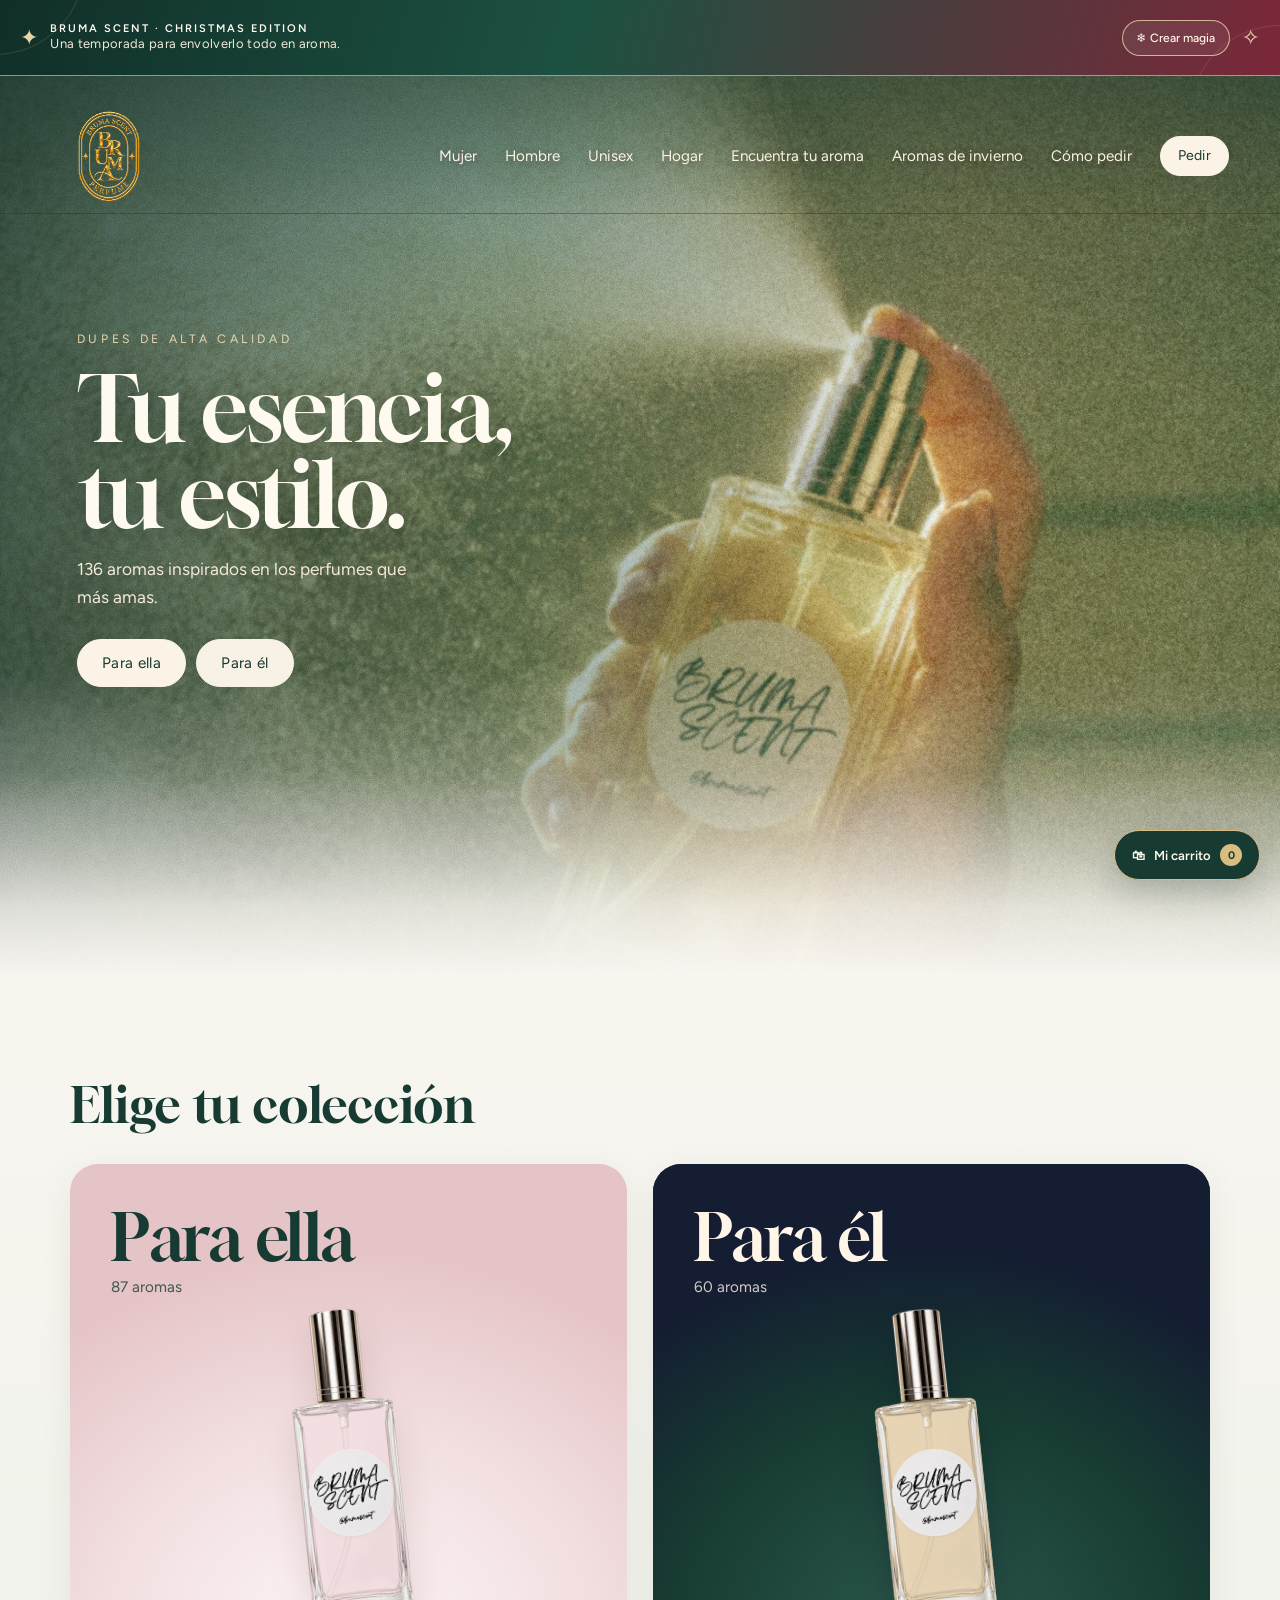
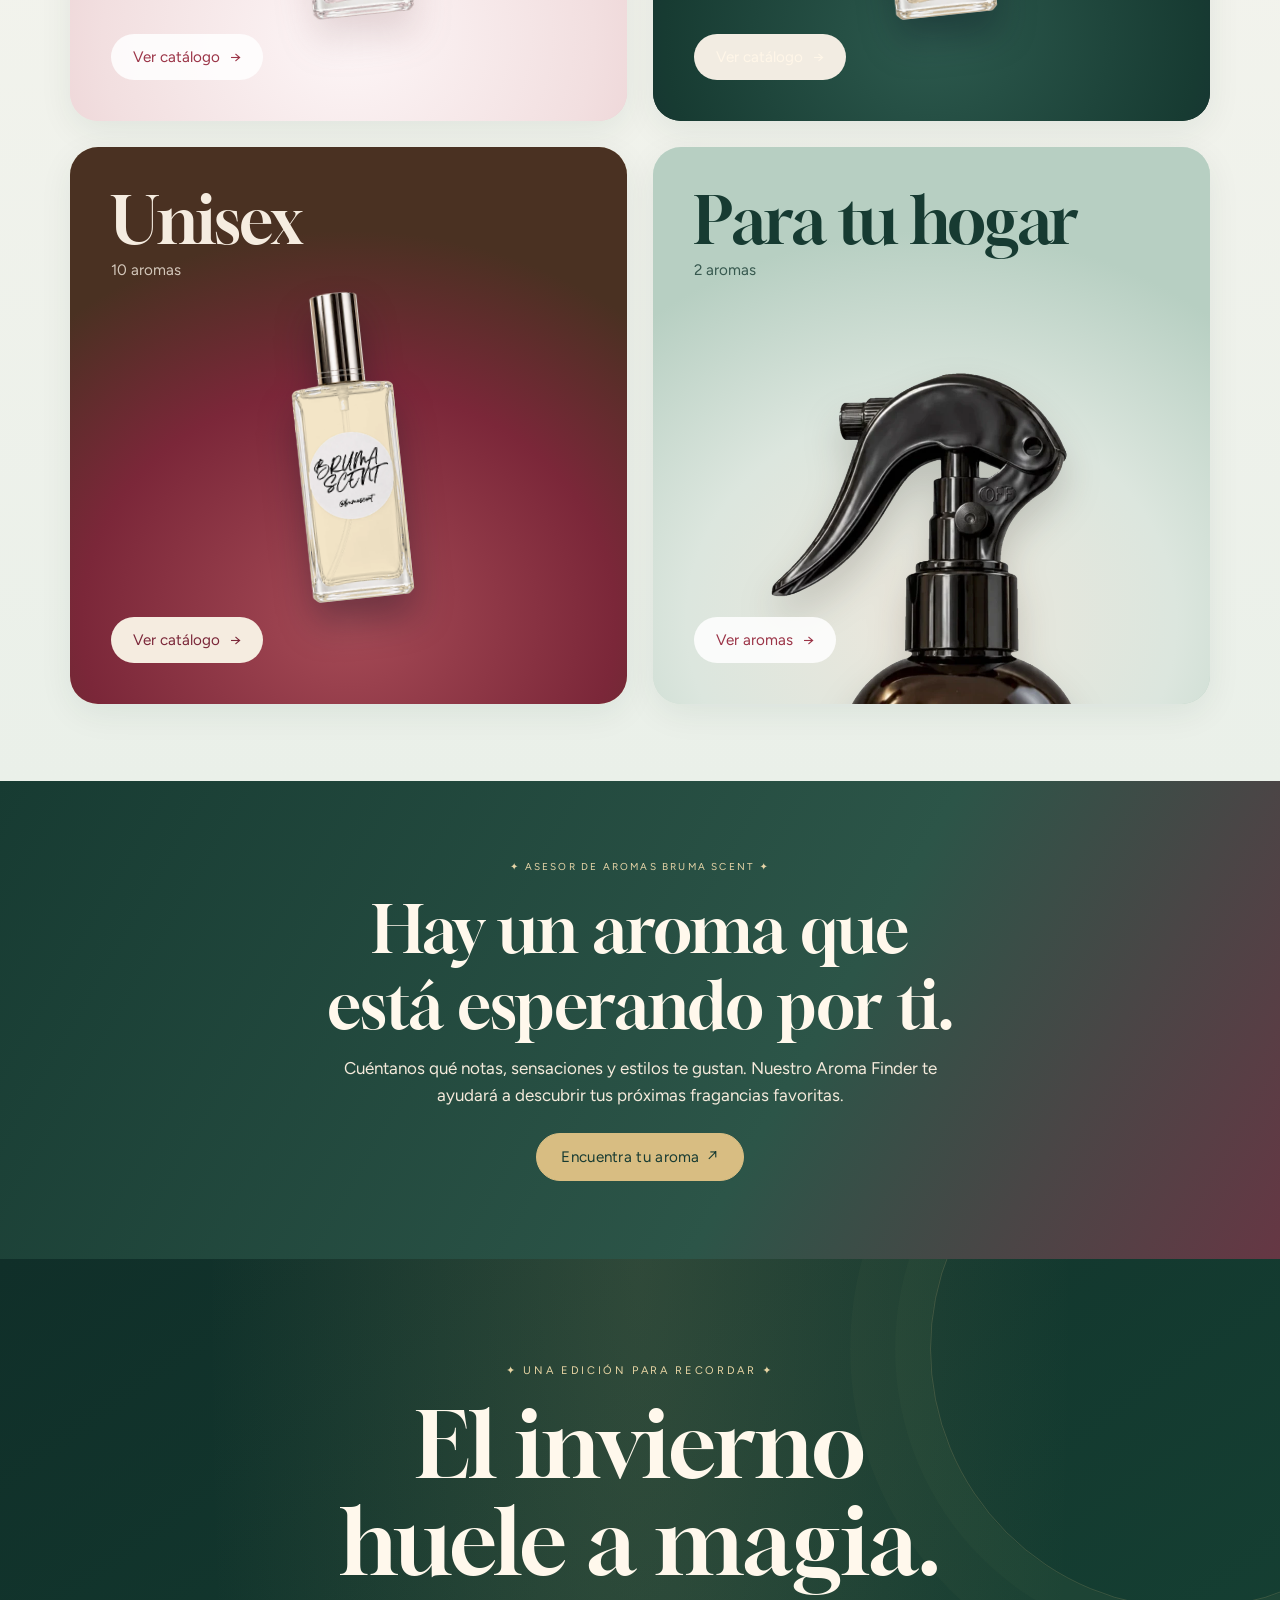
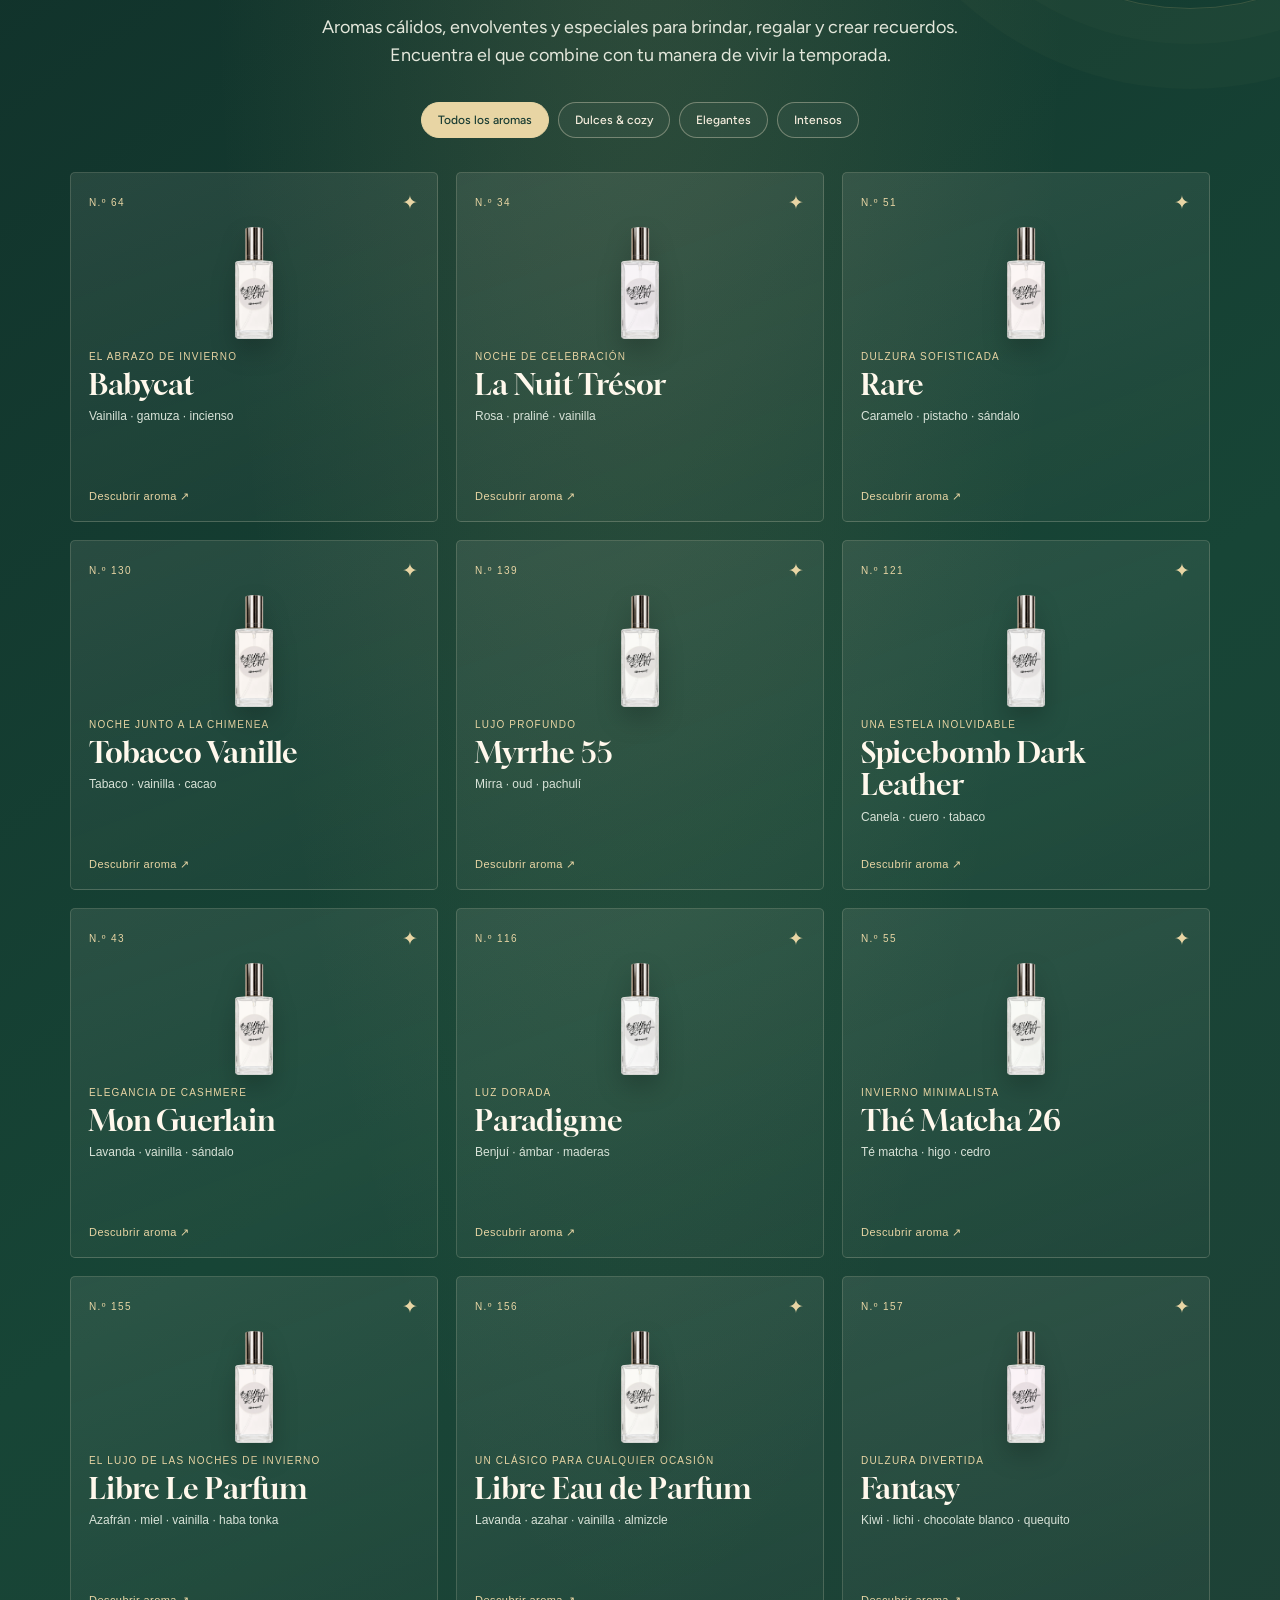
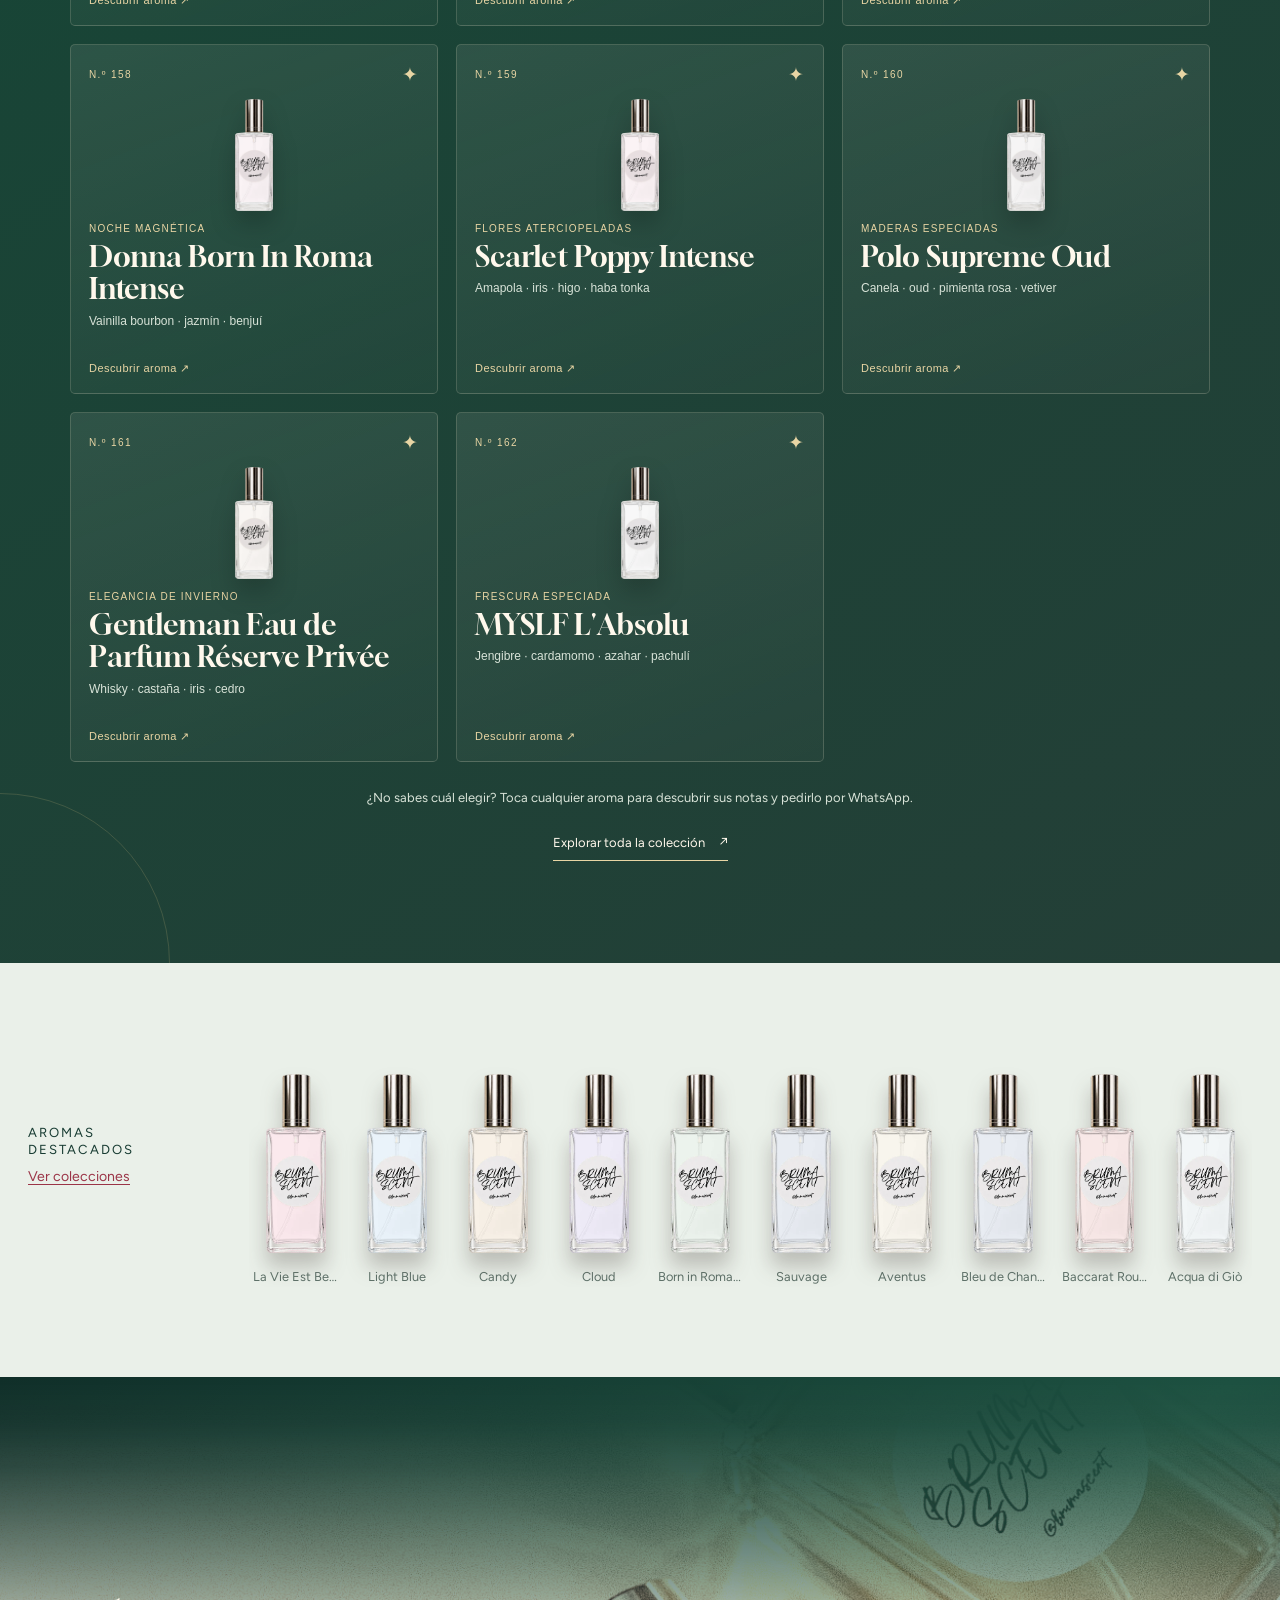
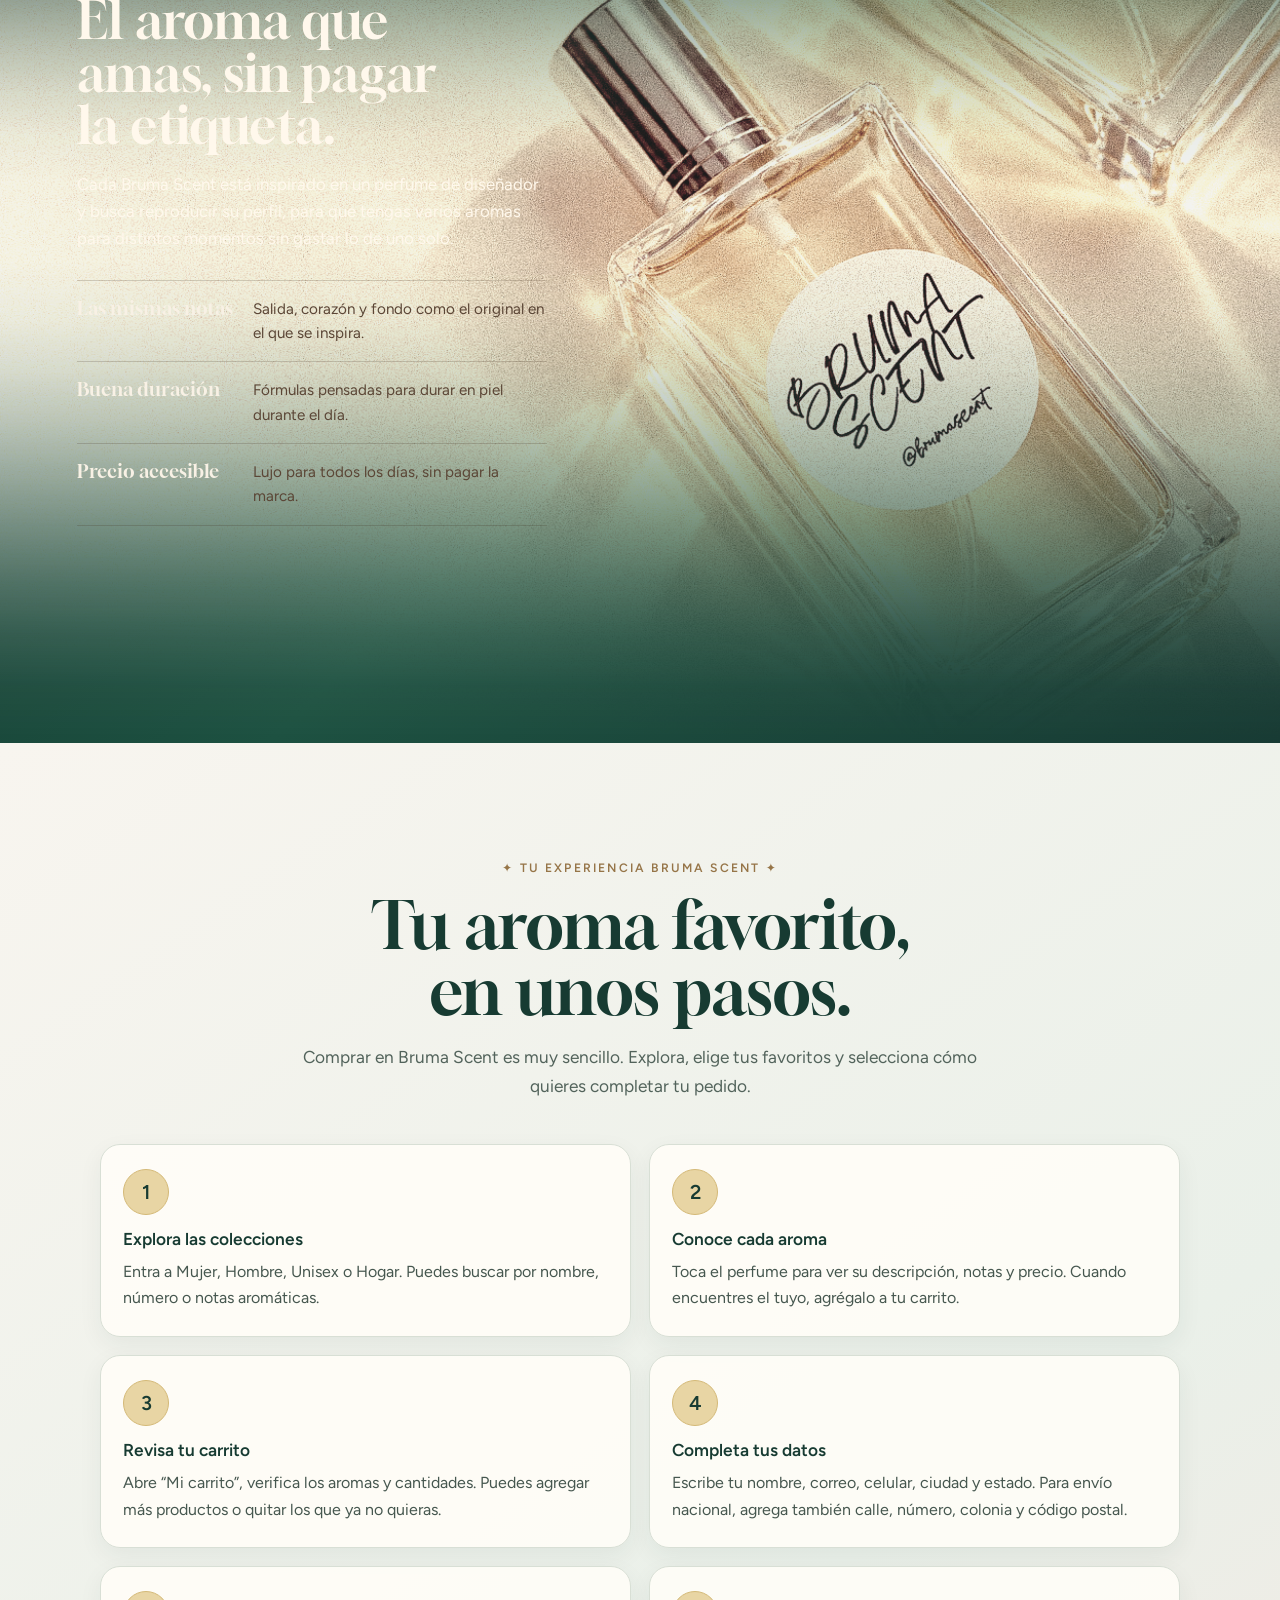
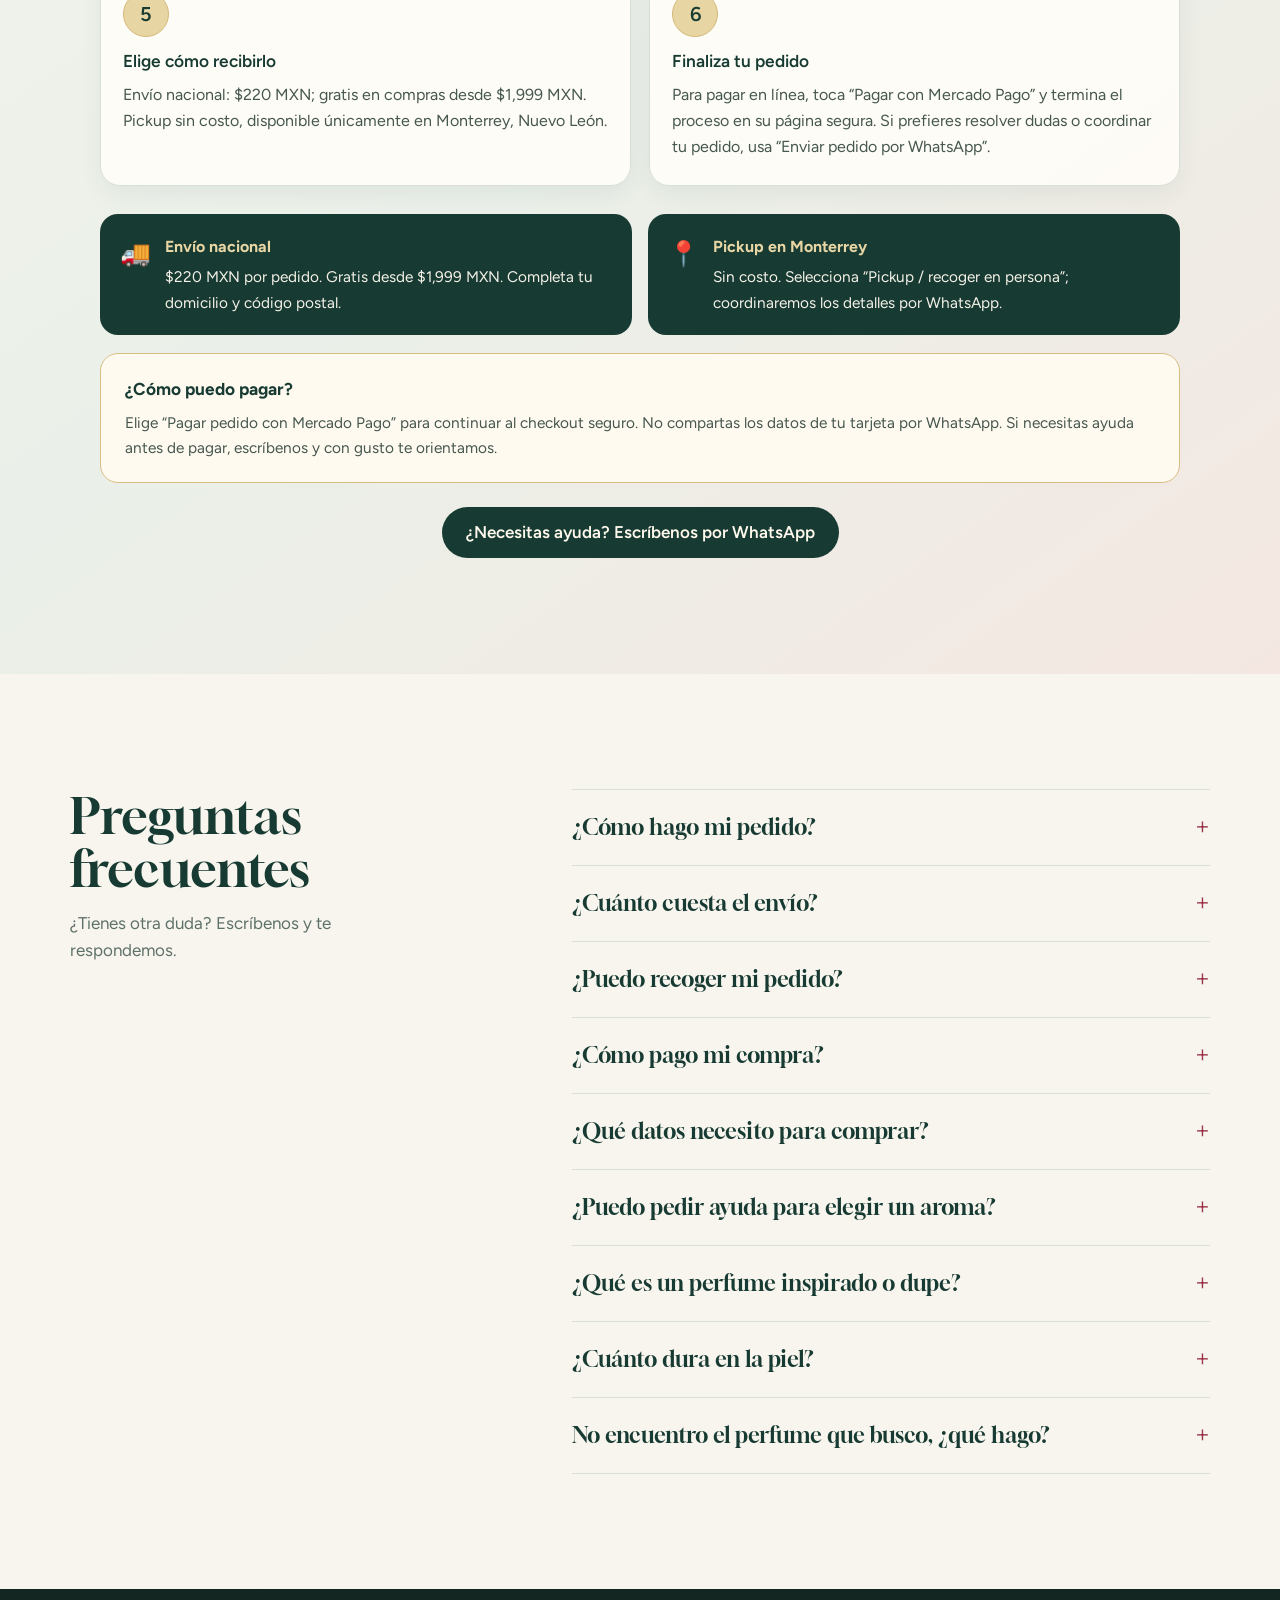
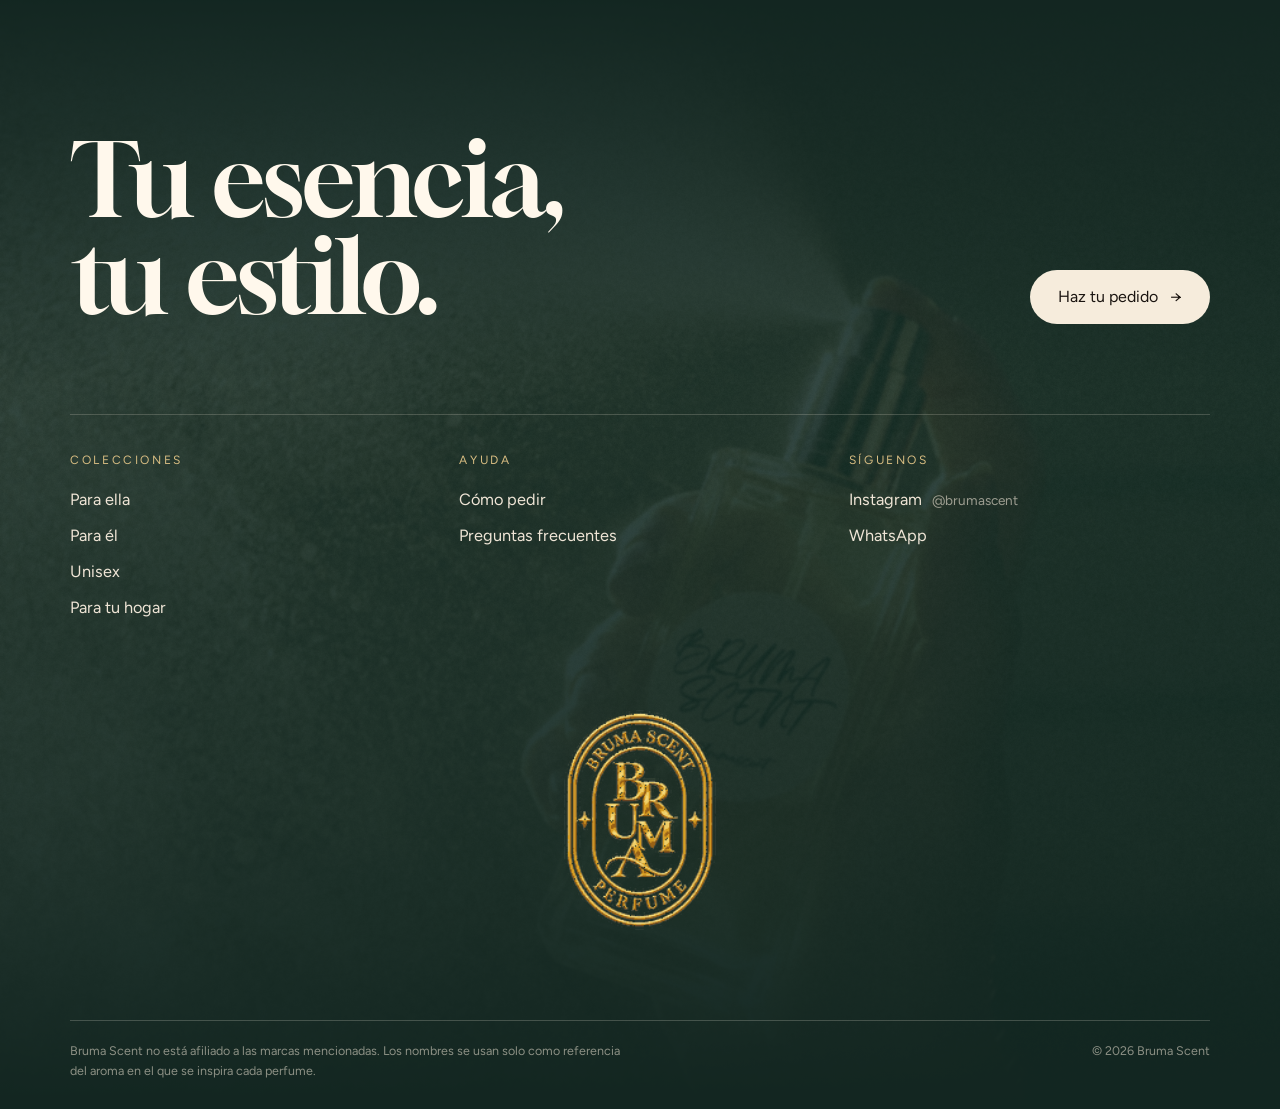
==== commit 9831291b: "Refresh home styles and FAQ assets" ====
--- a/index.html
+++ b/index.html
@@ -13,7 +13,7 @@
 <link rel="preconnect" href="https://fonts.googleapis.com">
 <link rel="preconnect" href="https://fonts.gstatic.com" crossorigin>
 <link rel="stylesheet" href="https://fonts.googleapis.com/css2?family=Gloock&family=Figtree:wght@300;400;500;600&display=swap">
-<link rel="stylesheet" href="estilos.css?v=70">
+<link rel="stylesheet" href="estilos.css?v=71">
 </head>
 <body>
 
@@ -266,7 +266,7 @@
   </div>
 </dialog>
 
-<script src="productos.js?v=38"></script>
+<script src="productos.js?v=39"></script>
 <script src="notas.js?v=7"></script>
 <script src="app.js?v=69"></script>
 </body>
--- a/estilos.css
+++ b/estilos.css
@@ -1327,3 +1327,44 @@
   .top-in .nav::-webkit-scrollbar { display:none; width:0; height:0; }
   .top-in .nav a { flex:0 0 auto; scroll-snap-align:start; }
 }
+
+
+/* Cómo pedir: guía clara, alto contraste y lectura cómoda en móvil */
+.pasos { background:linear-gradient(145deg,#f8f5ef 0%,#eaf0e9 58%,#f4e7e1 100%); color:#173b32; }
+.pasos .pasos-in { max-width:1120px; }
+.pasos-eyebrow { margin:0 0 14px; color:#967548; font-size:.76rem; font-weight:600; letter-spacing:.18em; text-align:center; }
+.pasos h2 { display:block; max-width:780px; margin:0 auto; color:#173b32; font:400 clamp(2.2rem,5vw,4.2rem)/1.04 var(--f-display); text-align:center; }
+.pasos h2::after { content:none; }
+.pasos-intro { max-width:680px; margin:18px auto 0; color:#52635b; font-size:1.08rem; line-height:1.7; text-align:center; }
+.pasos-lista { margin-top:42px; gap:18px; grid-template-columns:repeat(2,minmax(0,1fr)); }
+.pasos-lista::before { display:none; }
+.pasos-lista li { min-width:0; padding:24px 22px; border:1px solid #d8dfd5; border-radius:20px; background:rgba(255,253,248,.92); box-shadow:0 8px 24px rgba(23,59,50,.06); gap:9px; }
+.pasos-lista li::before { width:46px; height:46px; margin:0 0 4px; color:#173b32; background:#e8d5a4; border:1px solid #d4b977; box-shadow:none; font:600 1.25rem/1 var(--f-texto); }
+.pasos-lista strong { color:#173b32; font:600 1.08rem/1.3 var(--f-texto); }
+.pasos-lista span { max-width:none; color:#46574f; font-size:1rem; line-height:1.65; }
+.pasos-entrega { display:grid; grid-template-columns:repeat(2,minmax(0,1fr)); gap:16px; margin-top:28px; }
+.pasos-entrega-card { display:flex; align-items:flex-start; gap:14px; padding:20px; border-radius:18px; background:#173b32; color:#fff8ec; }
+.pasos-entrega-icon { flex:0 0 auto; font-size:1.55rem; }
+.pasos-entrega-card strong { display:block; margin-bottom:5px; font-size:1rem; color:#e8d5a4; }
+.pasos-entrega-card p,.pasos-pago p { margin:0; color:#f5f1e8; font-size:.96rem; line-height:1.65; }
+.pasos-pago { margin-top:18px; padding:22px 24px; border:1px solid #d8bd82; border-radius:18px; background:#fffaf0; }
+.pasos-pago strong { display:block; margin-bottom:6px; color:#173b32; font-size:1.08rem; }
+.pasos-pago p { color:#46574f; }
+.pasos-whatsapp { display:flex; width:fit-content; max-width:100%; min-height:48px; align-items:center; justify-content:center; margin:24px auto 0; padding:12px 24px; border-radius:999px; background:#173b32; color:#fff8ec; text-align:center; text-decoration:none; font-weight:600; }
+.pasos-whatsapp:hover { background:#245746; color:#fff8ec; }
+@media(max-width:760px) {
+ .pasos { padding-block:54px; }
+ .pasos-eyebrow { font-size:.68rem; letter-spacing:.14em; }
+ .pasos h2 { font-size:clamp(2.05rem,9vw,2.8rem); line-height:1.06; }
+ .pasos-intro { font-size:1rem; line-height:1.65; }
+ .pasos-lista { grid-template-columns:1fr; margin-top:28px; gap:13px; }
+ .pasos-lista li { grid-template-columns:42px minmax(0,1fr); column-gap:13px; row-gap:5px; padding:17px 15px; border-radius:16px; }
+ .pasos-lista li::before { grid-row:1 / 3; width:40px; height:40px; font-size:1.1rem; }
+ .pasos-lista strong { font-size:1rem; }
+ .pasos-lista span { font-size:.94rem; line-height:1.6; }
+ .pasos-entrega { grid-template-columns:1fr; gap:11px; margin-top:20px; }
+ .pasos-entrega-card { padding:17px; }
+ .pasos-entrega-card p,.pasos-pago p { font-size:.93rem; }
+ .pasos-pago { padding:18px; }
+ .pasos-whatsapp { width:100%; font-size:.94rem; }
+}
